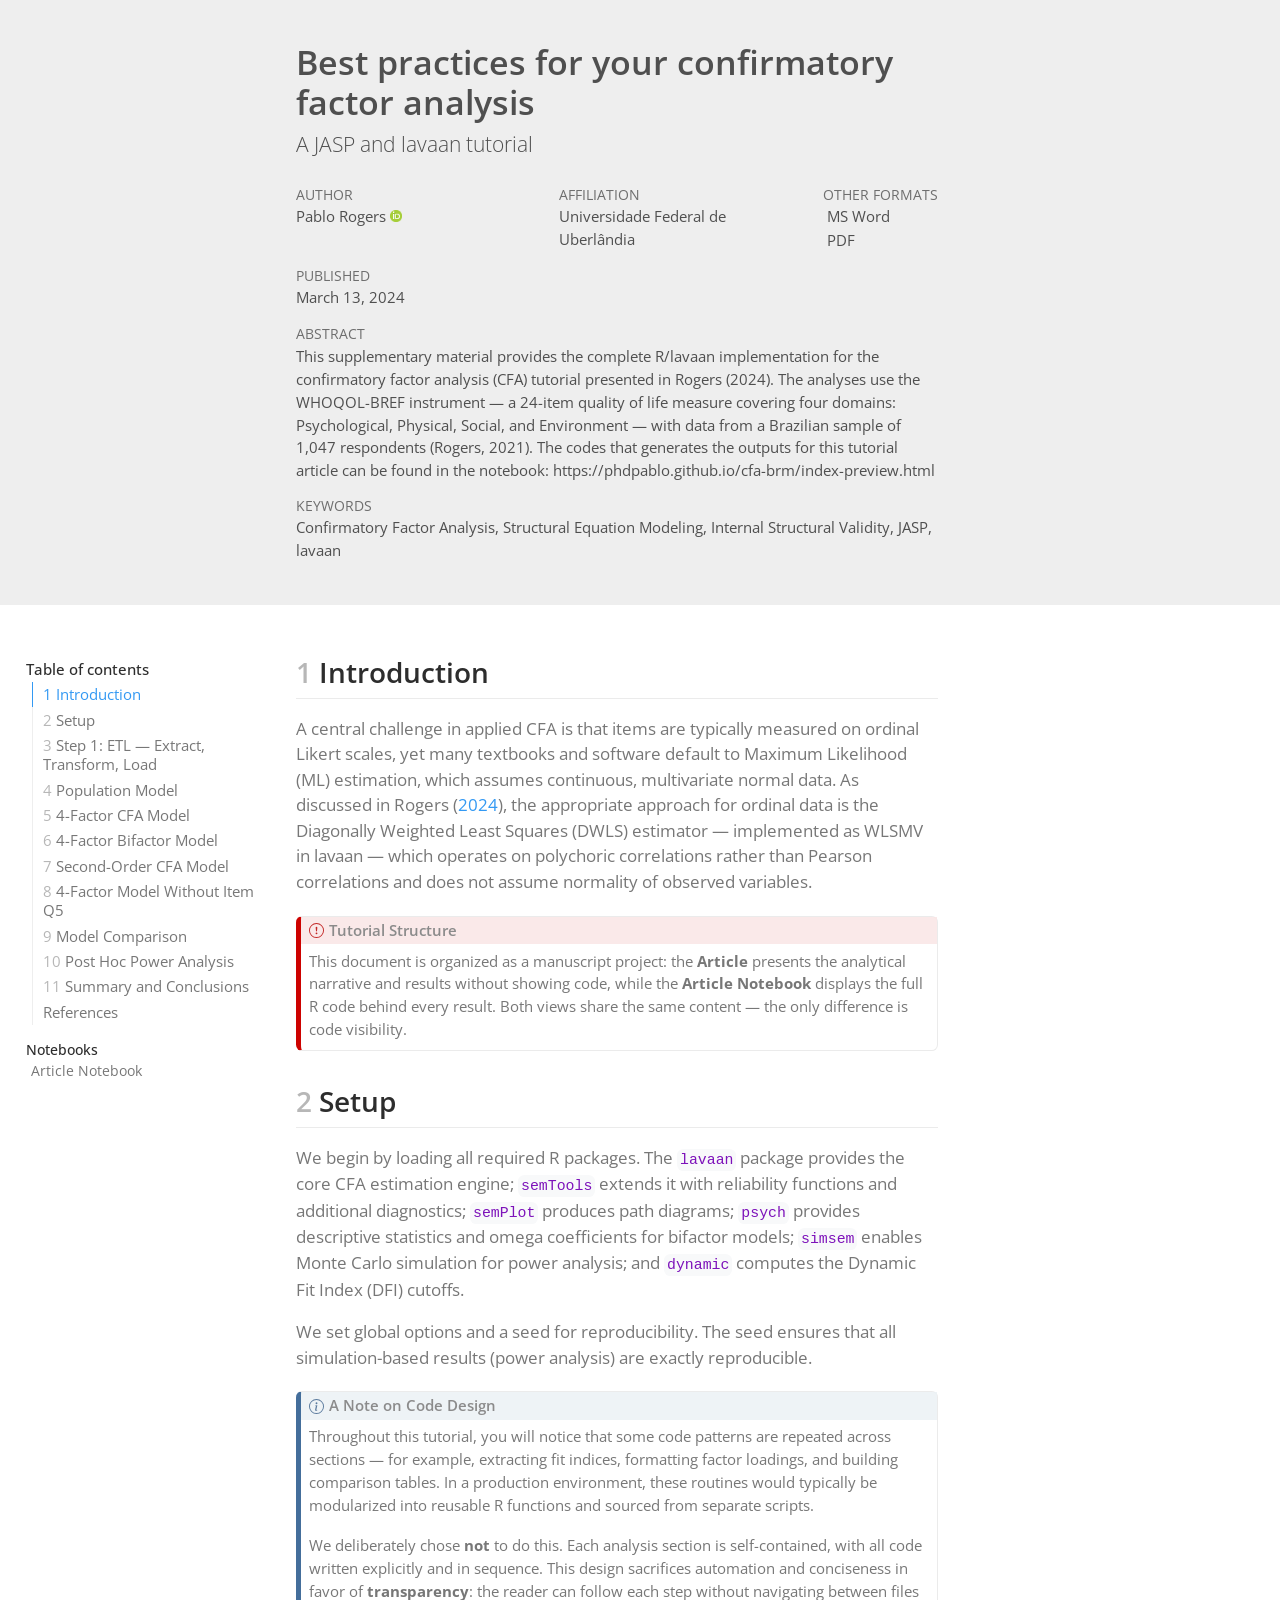
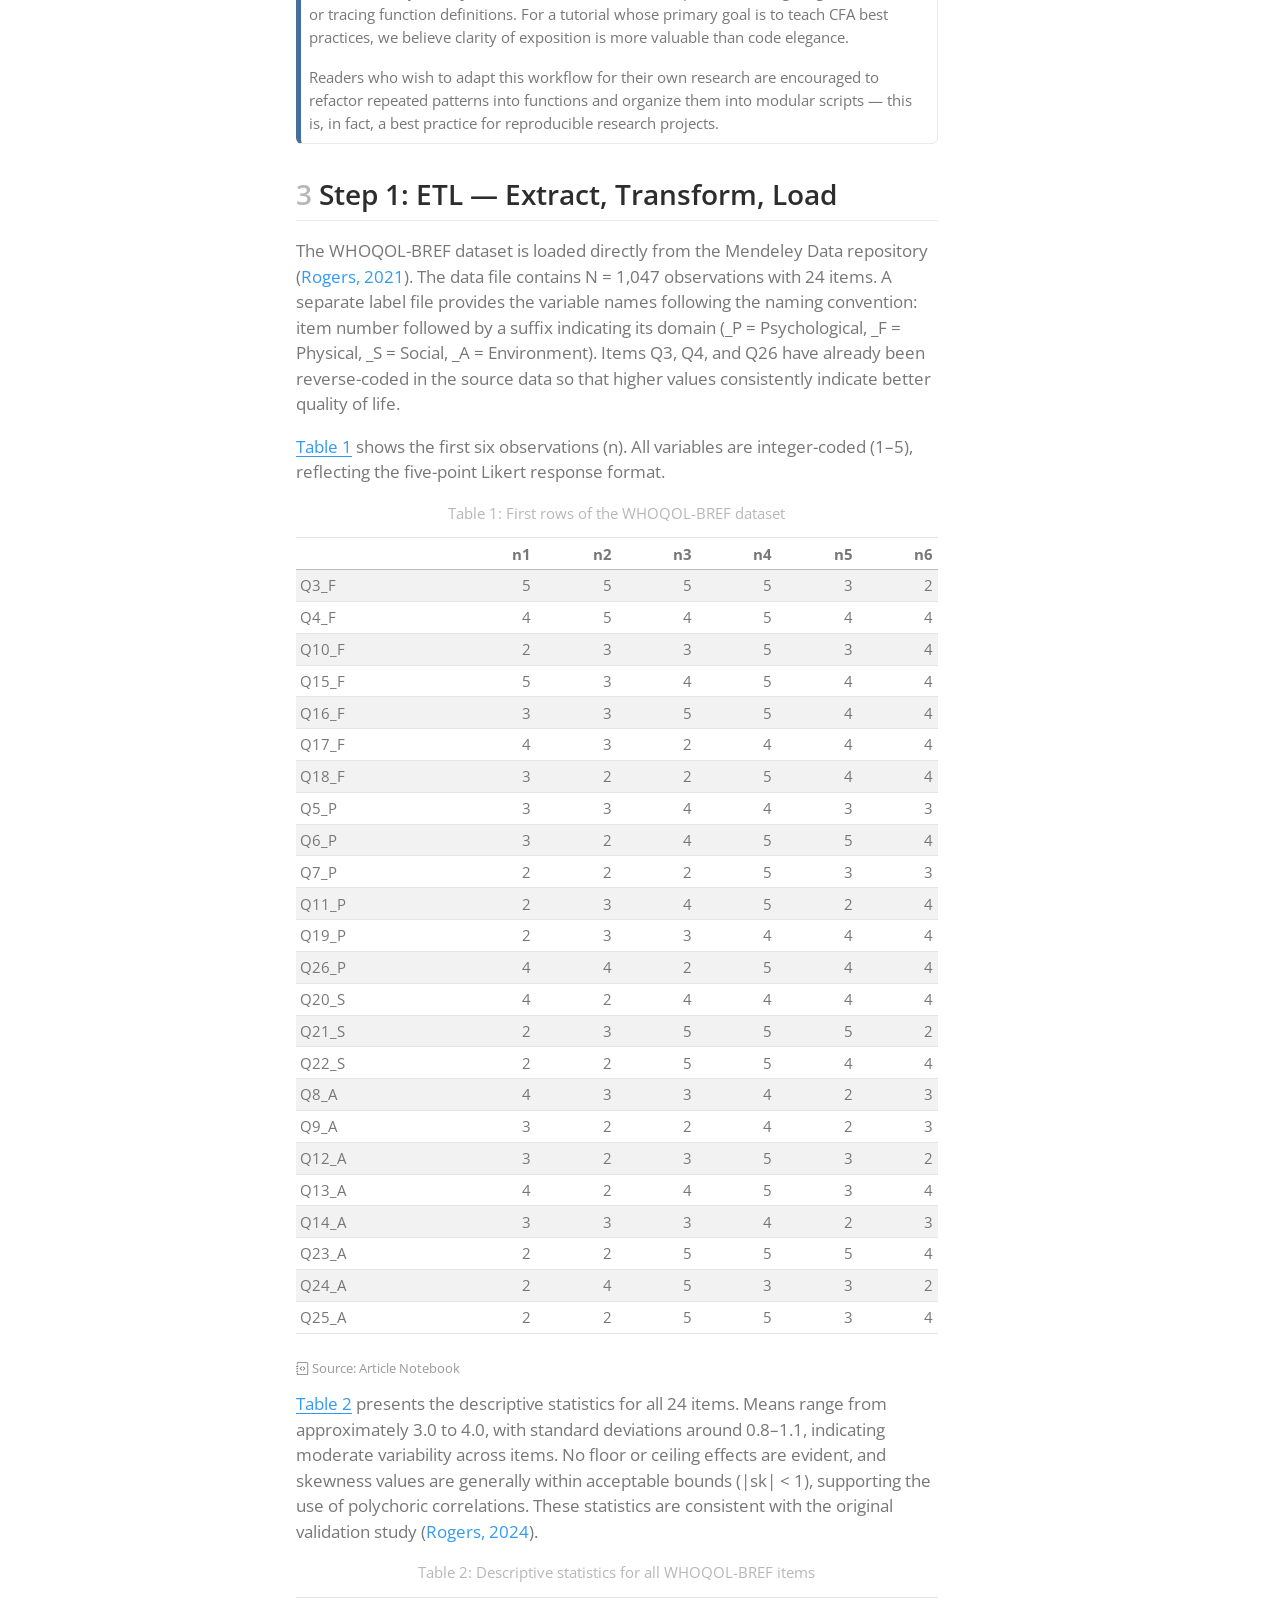
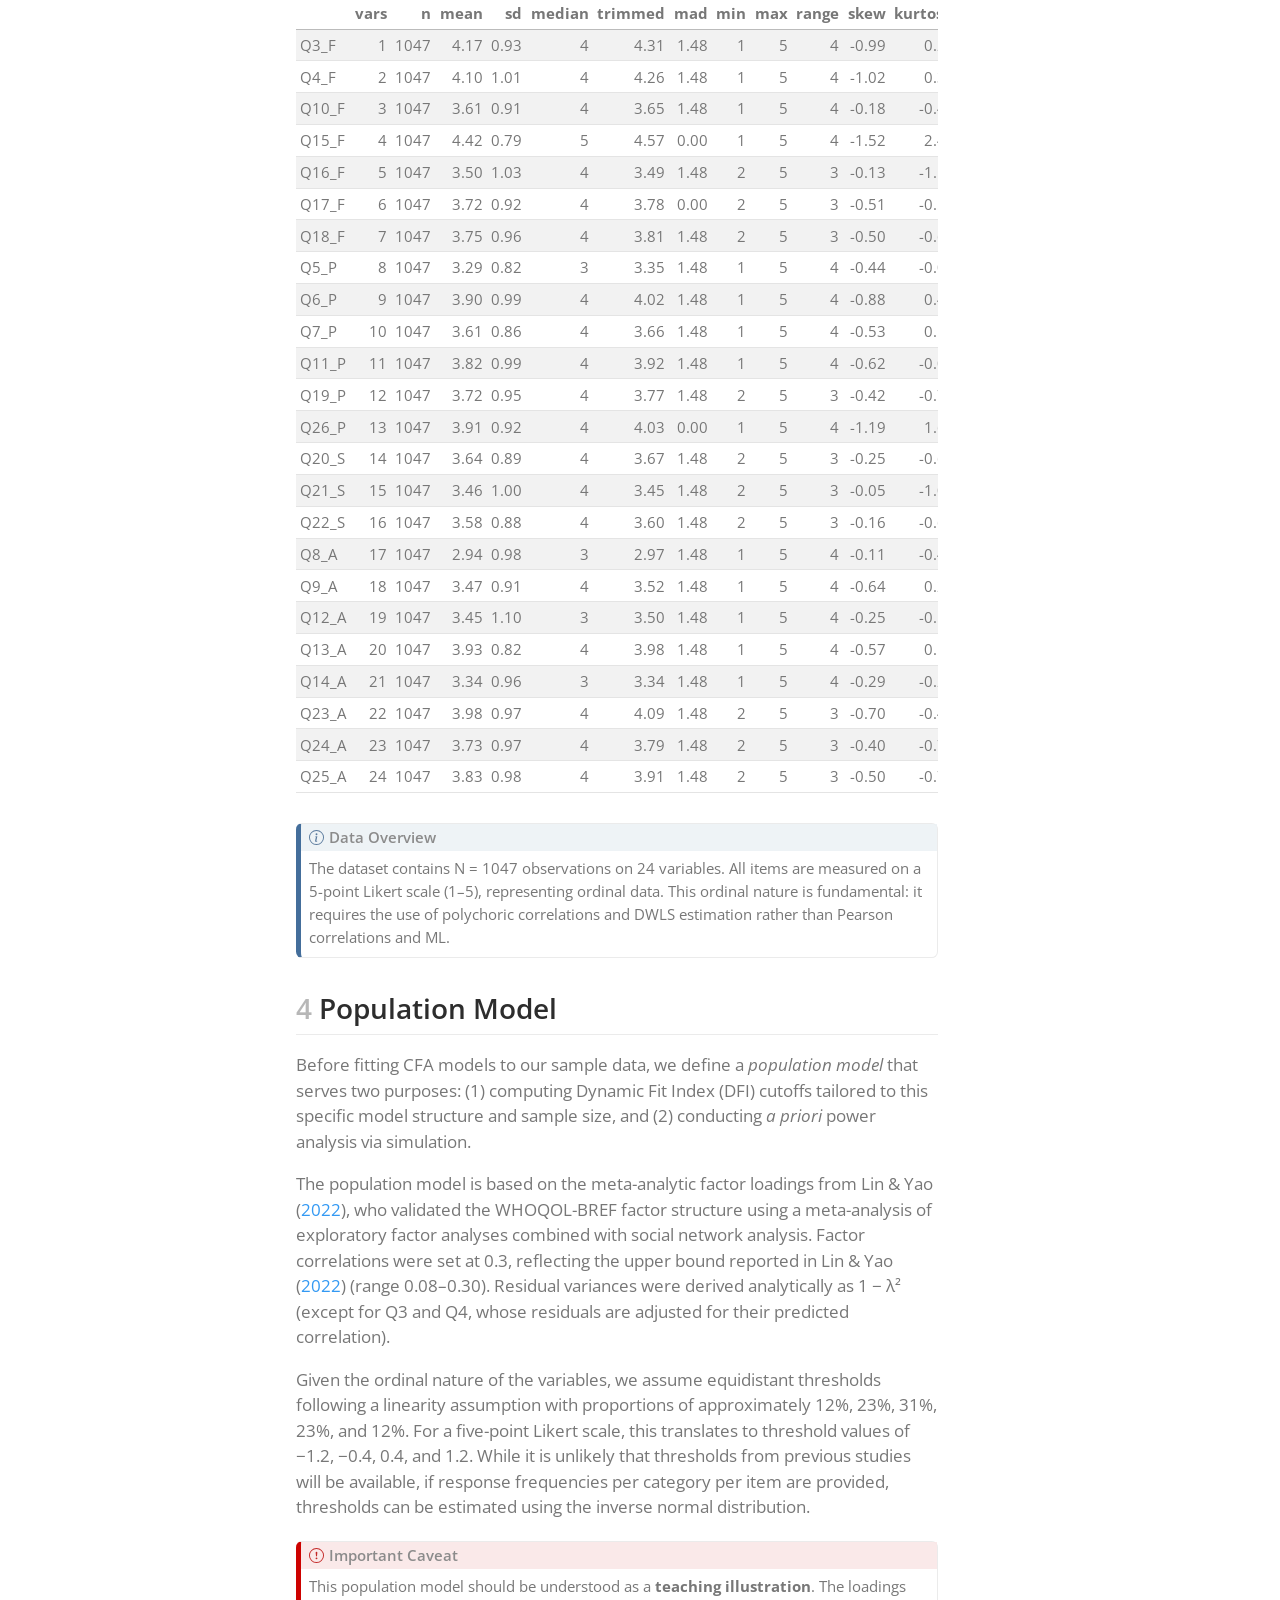
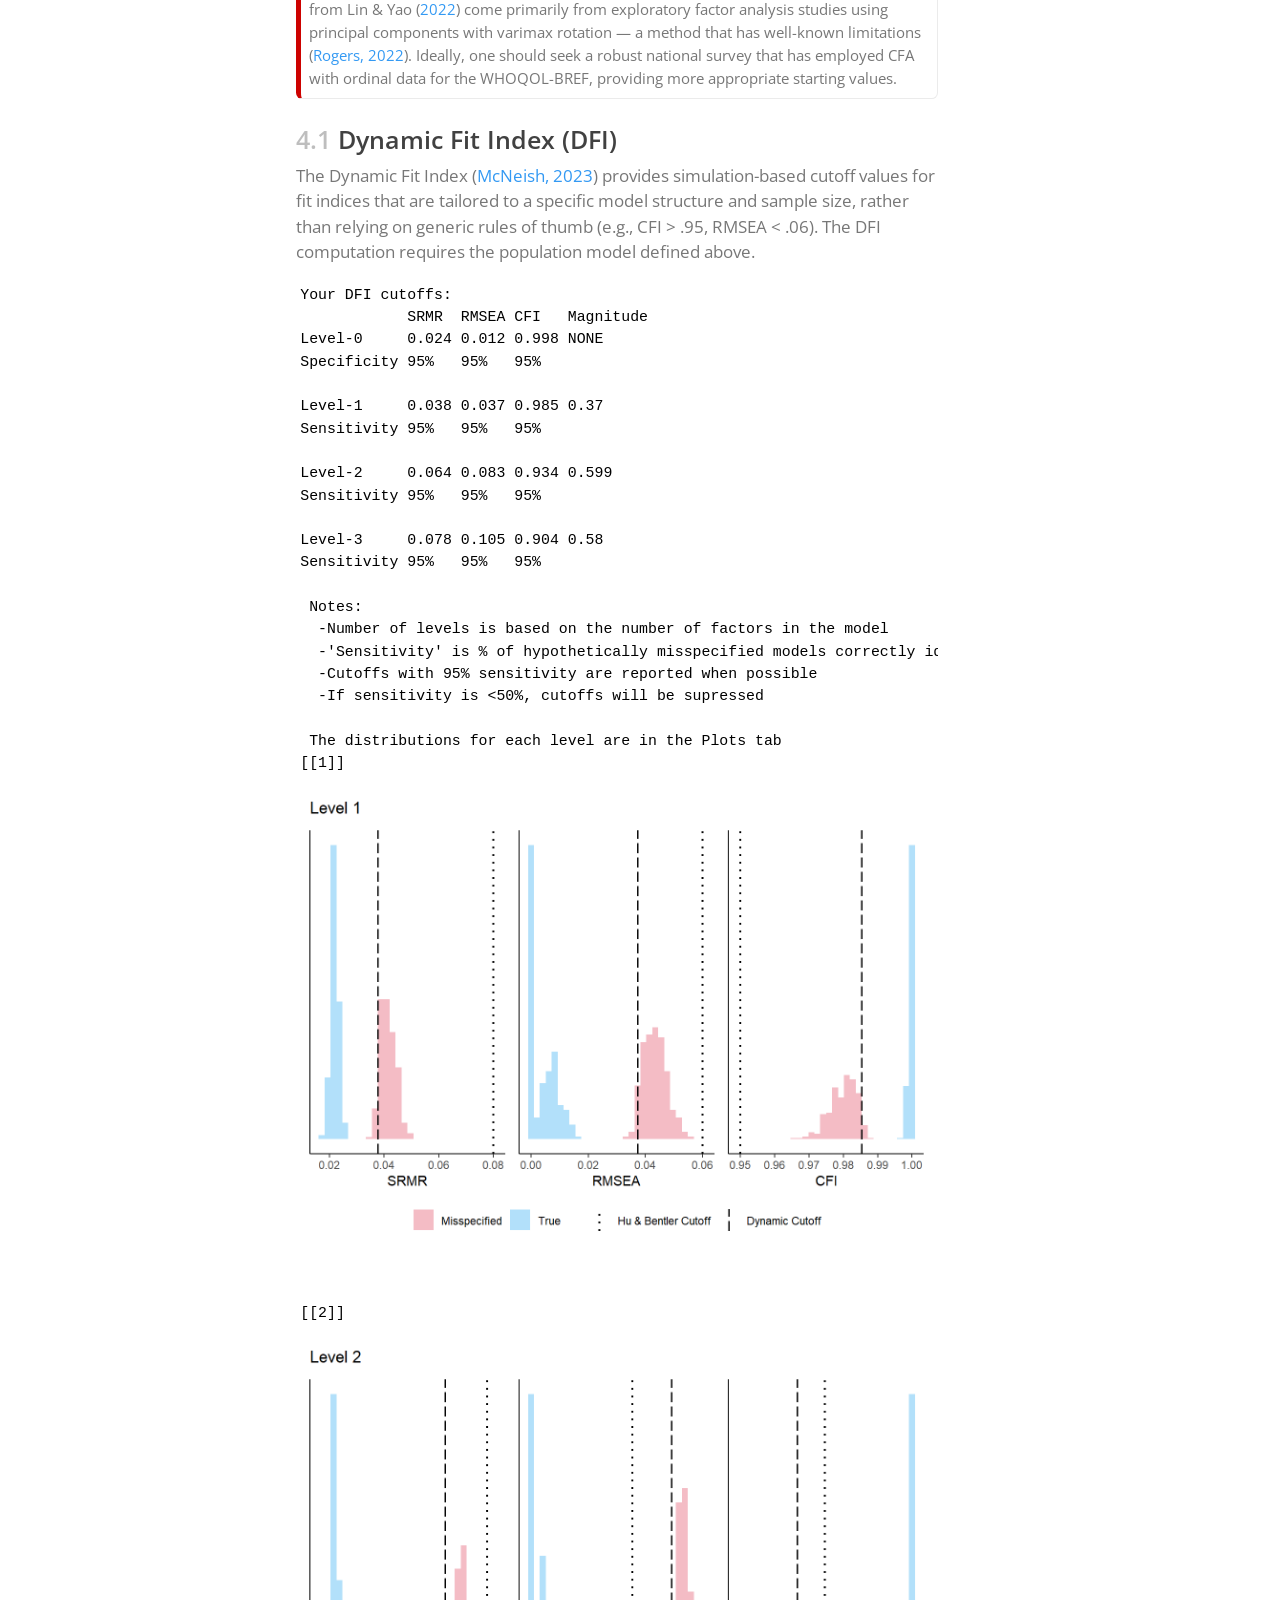
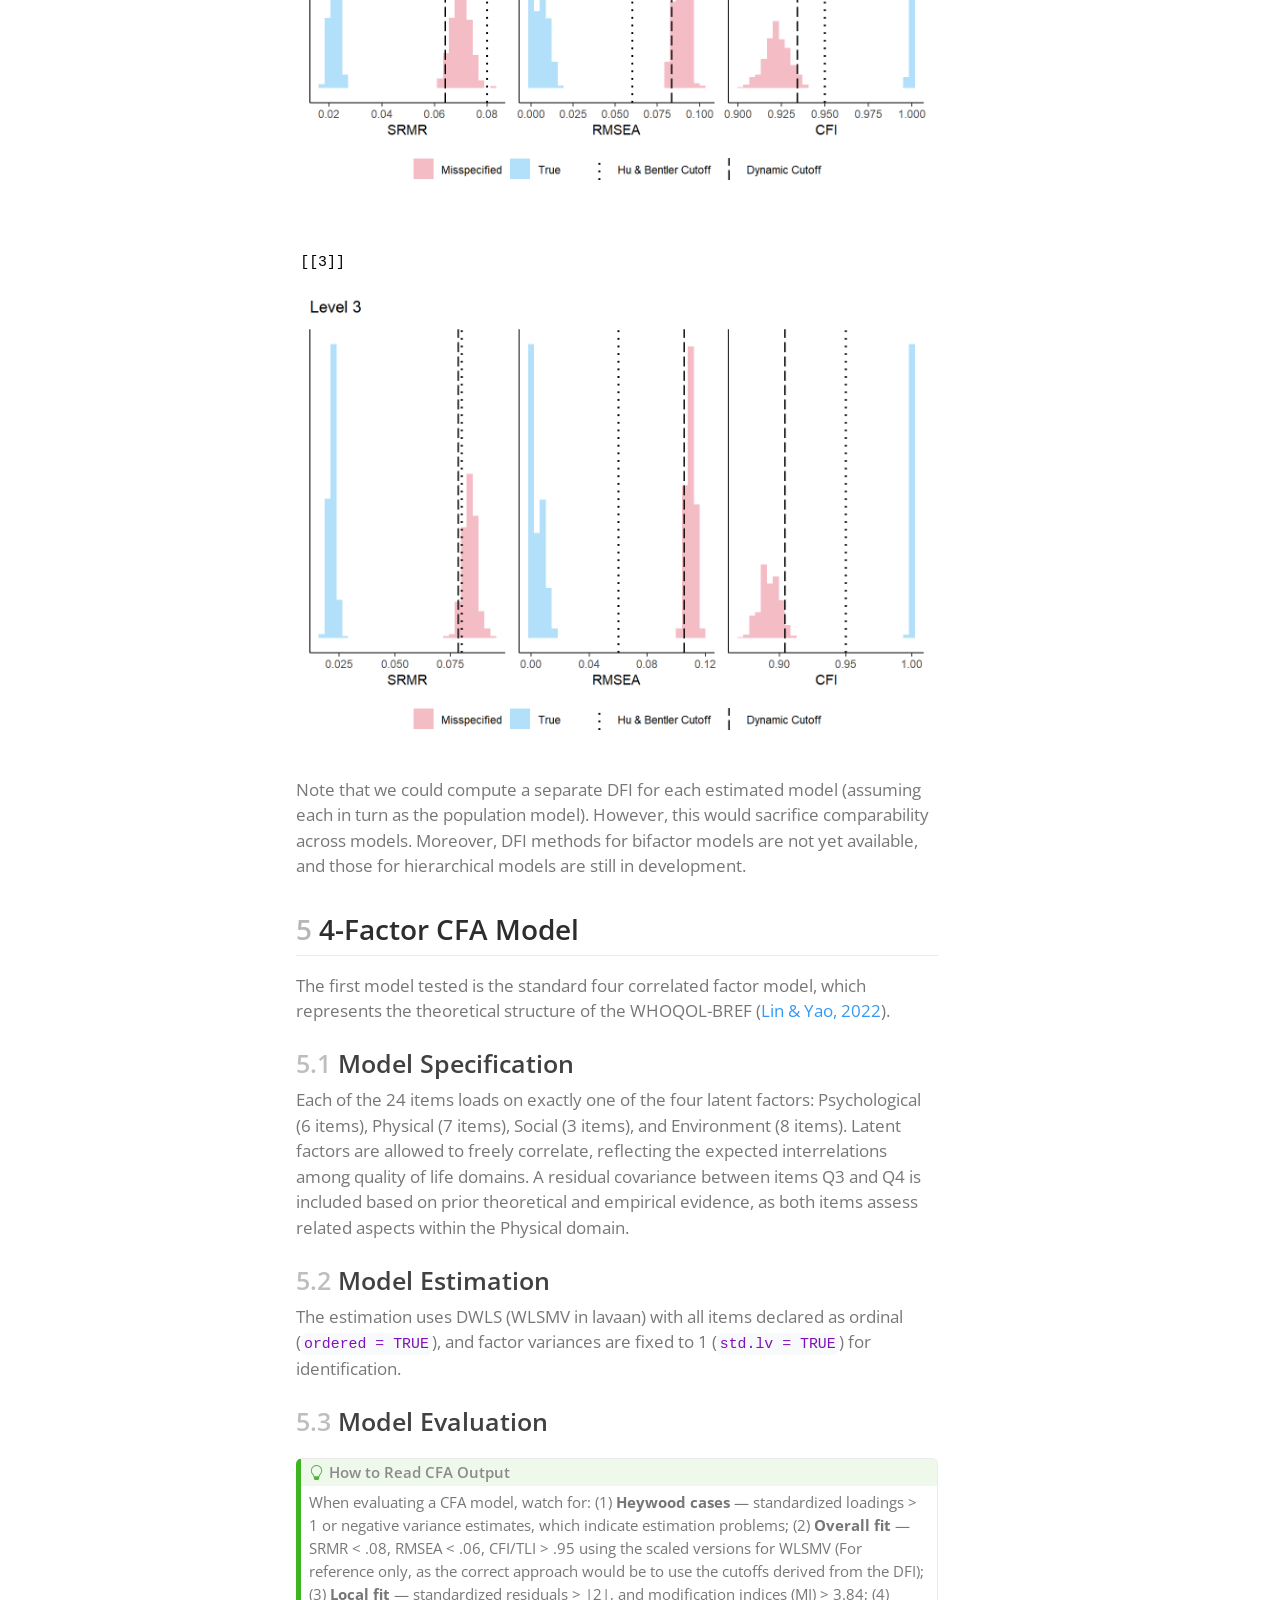
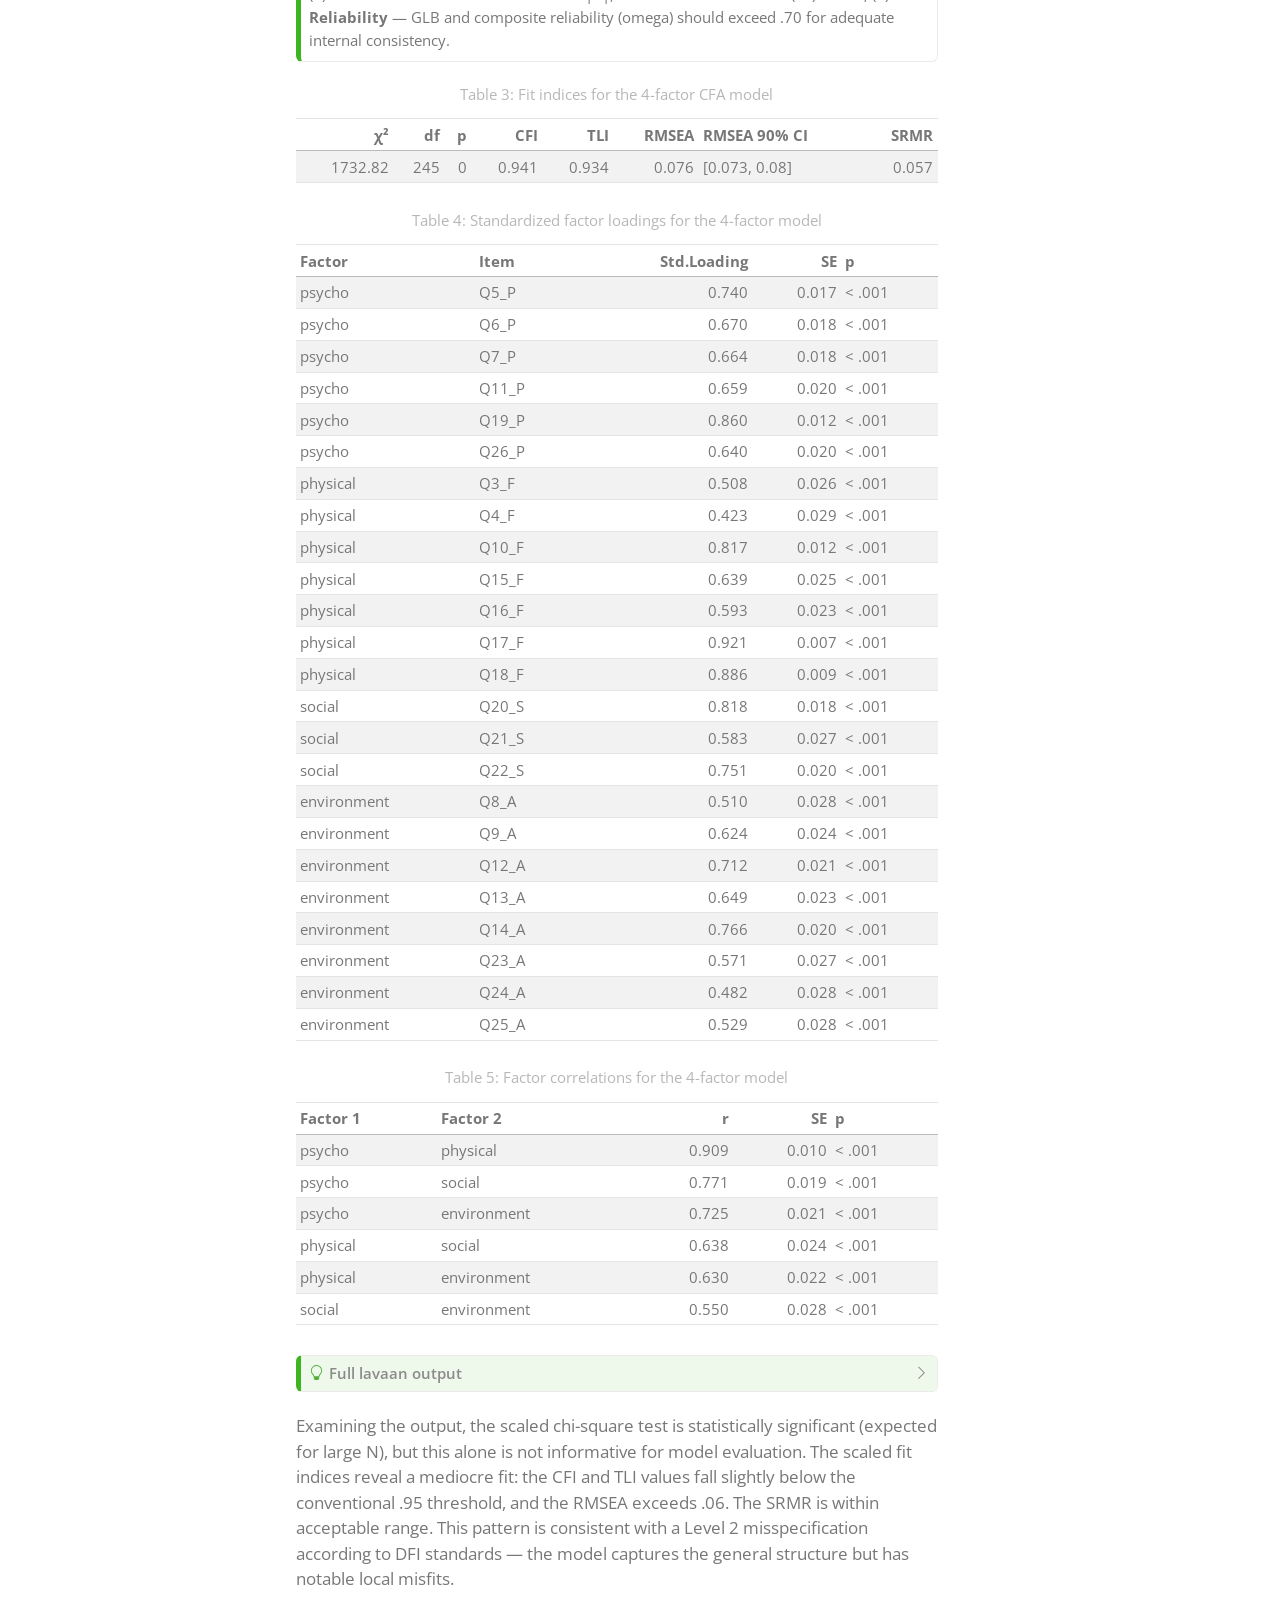
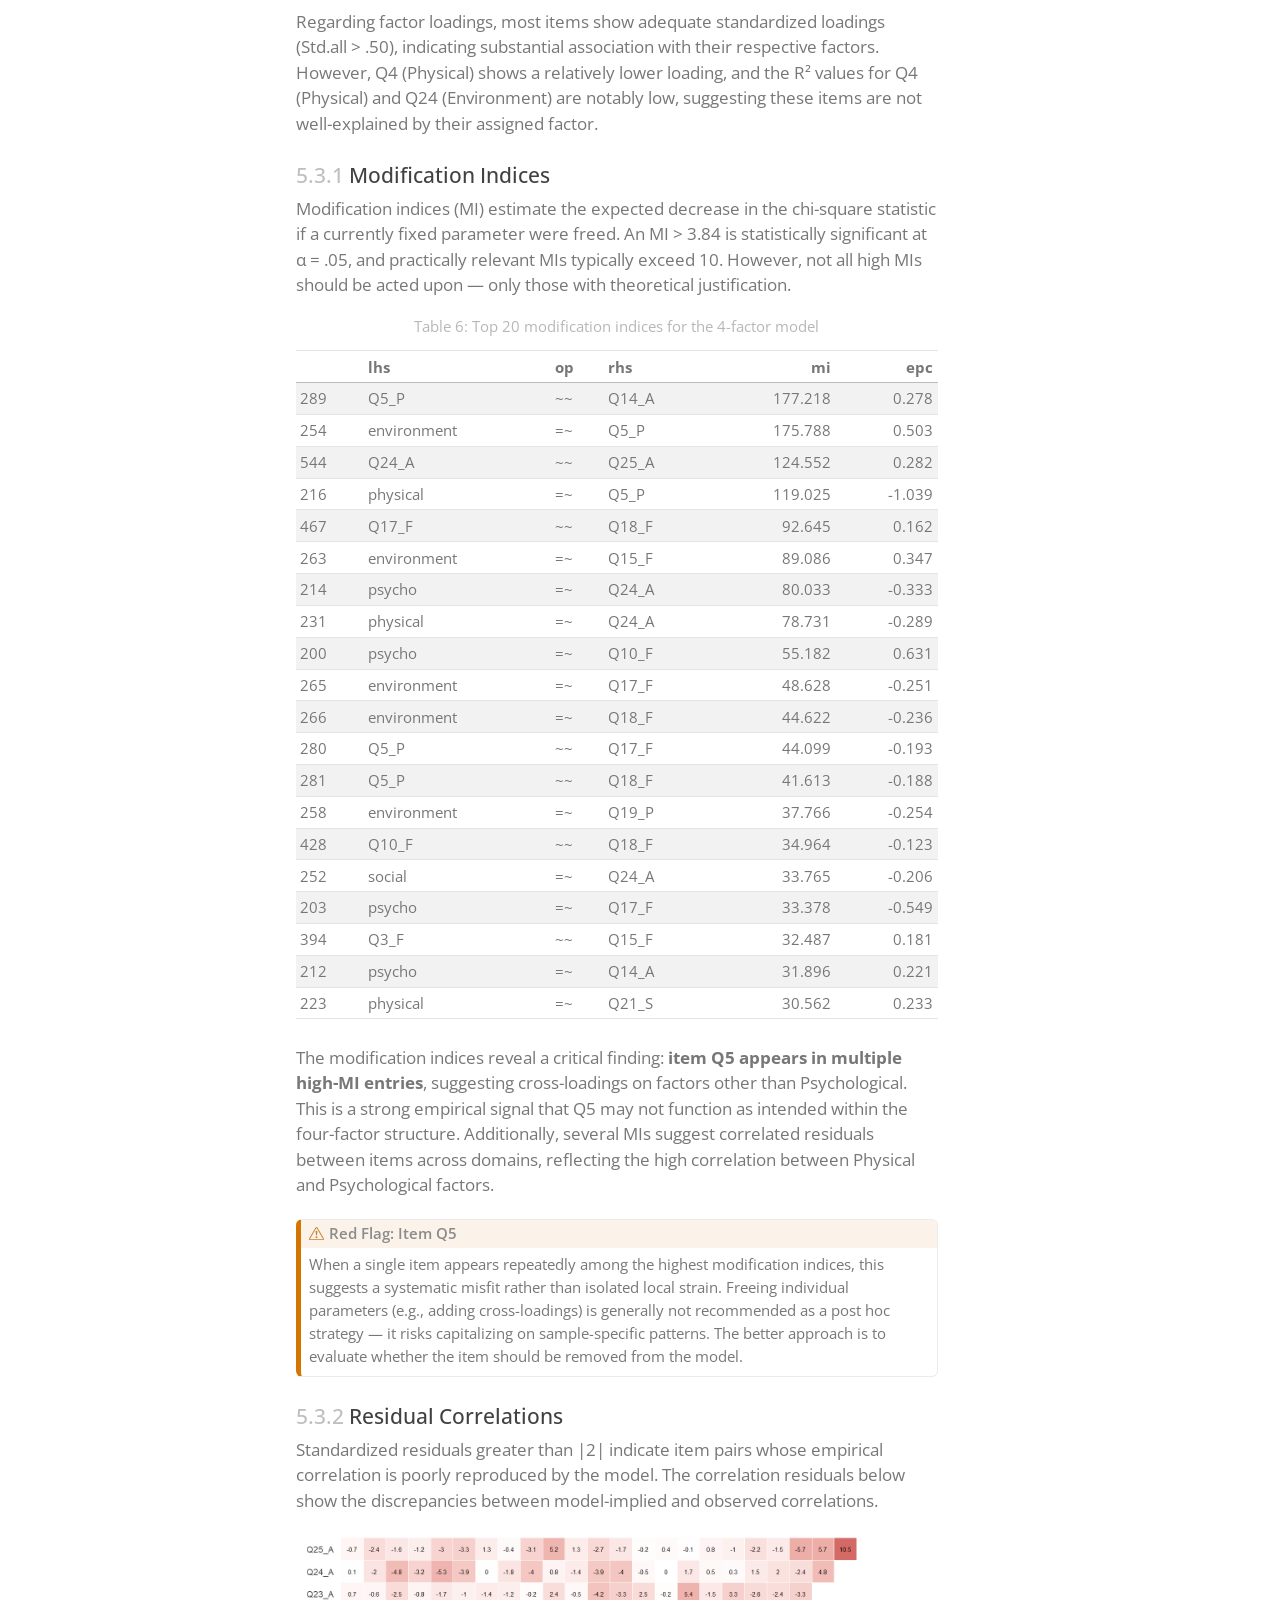
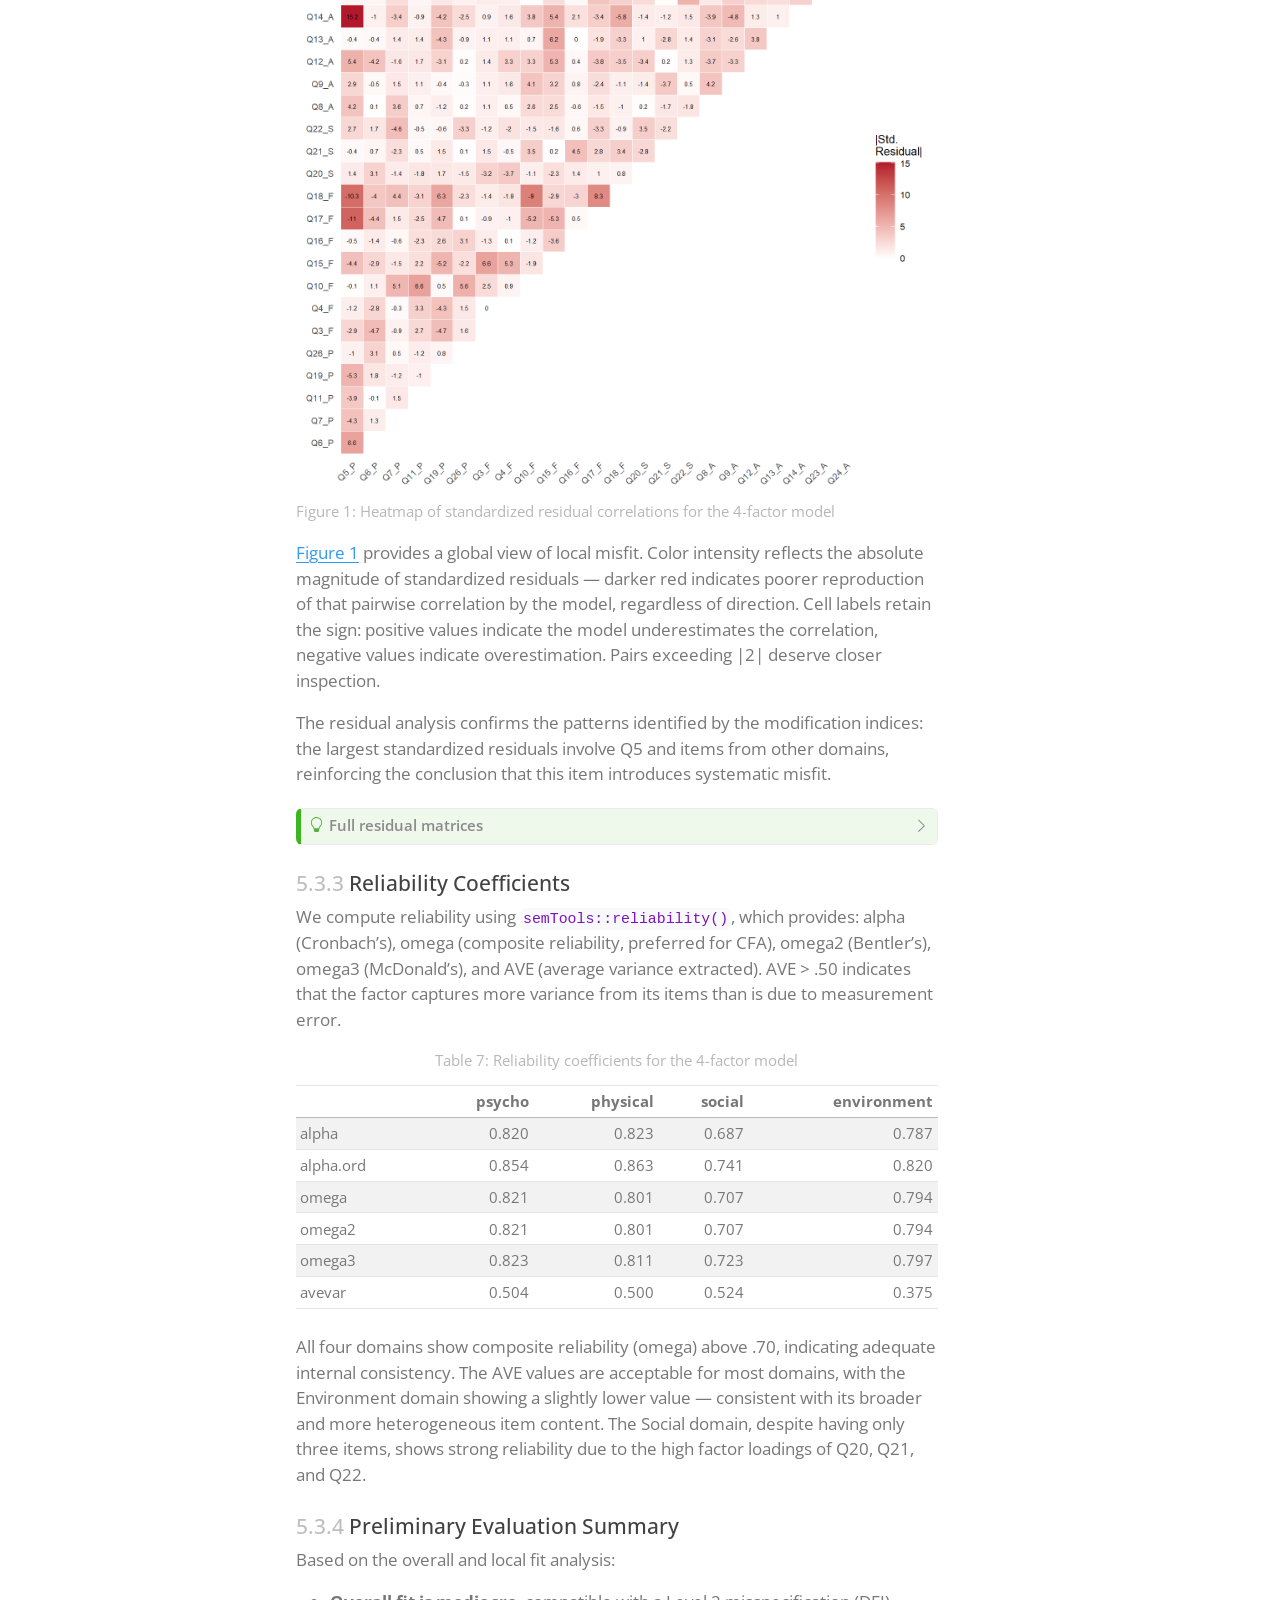
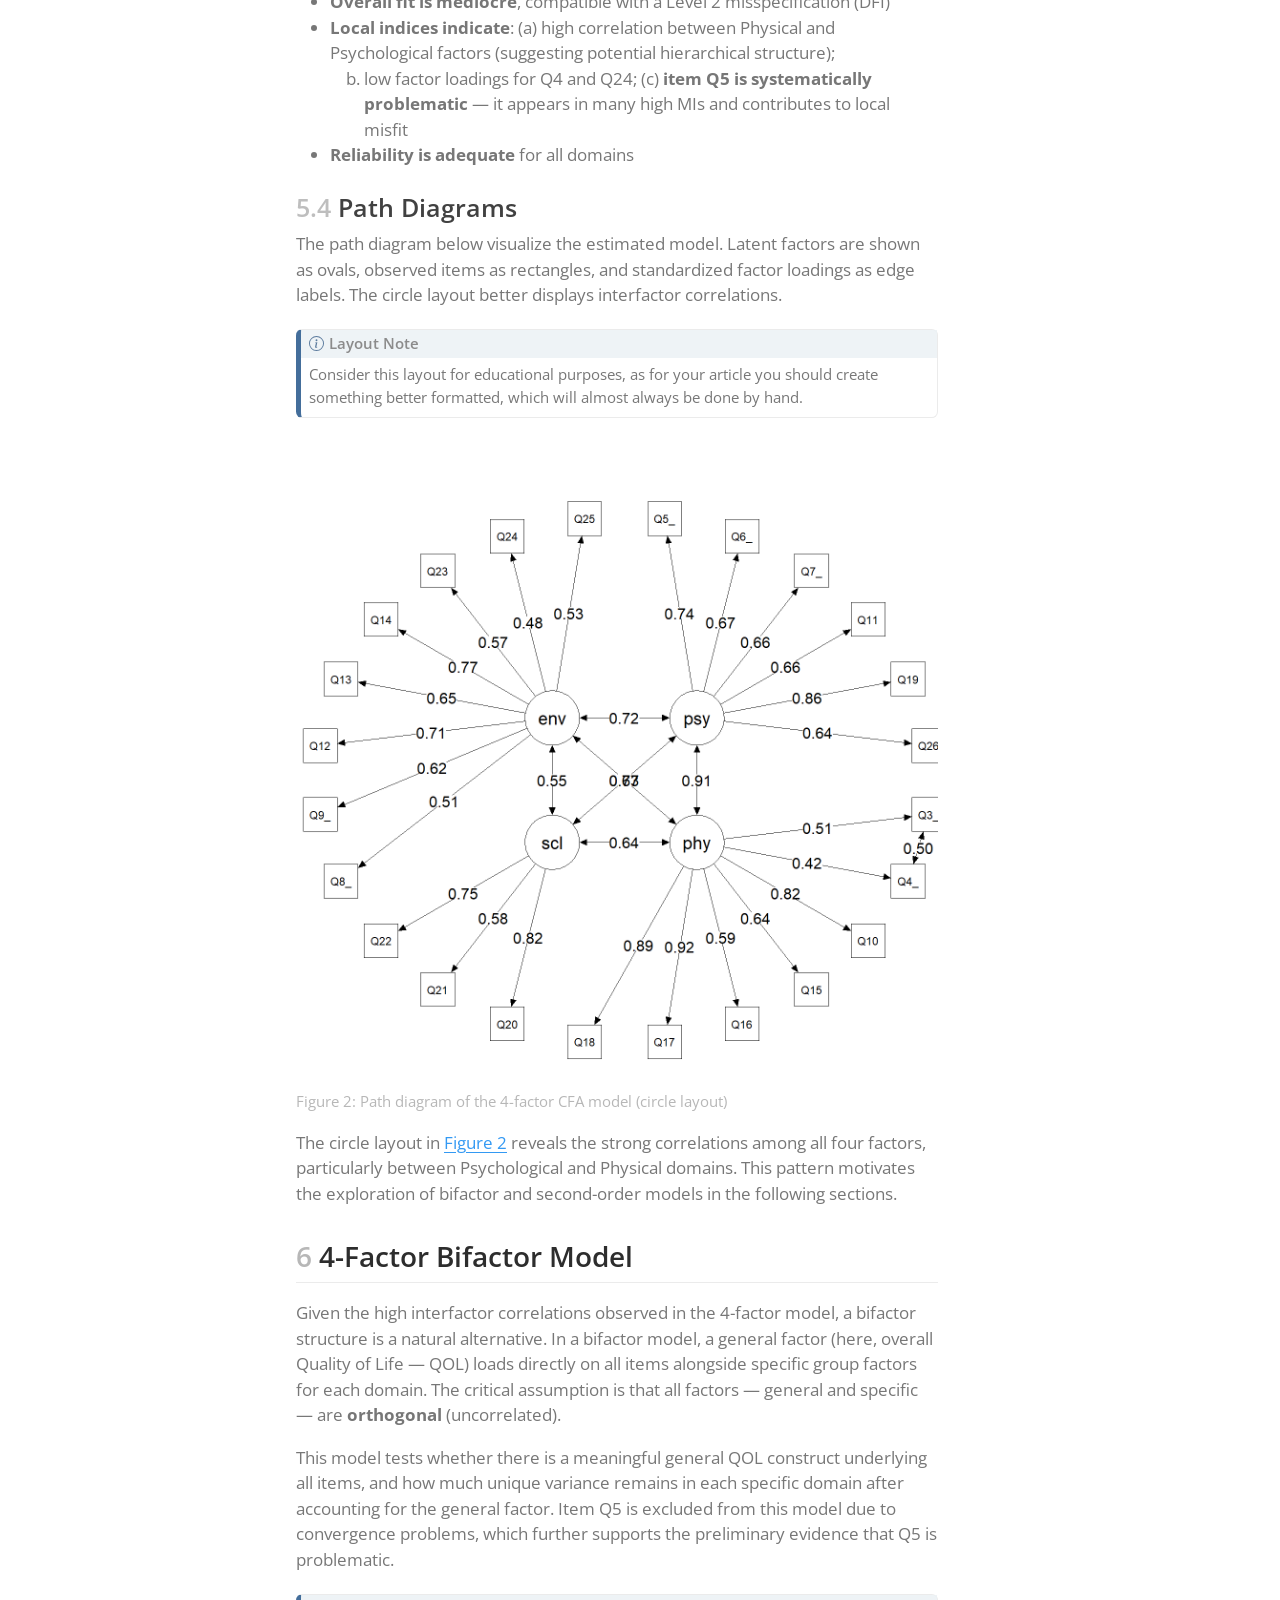
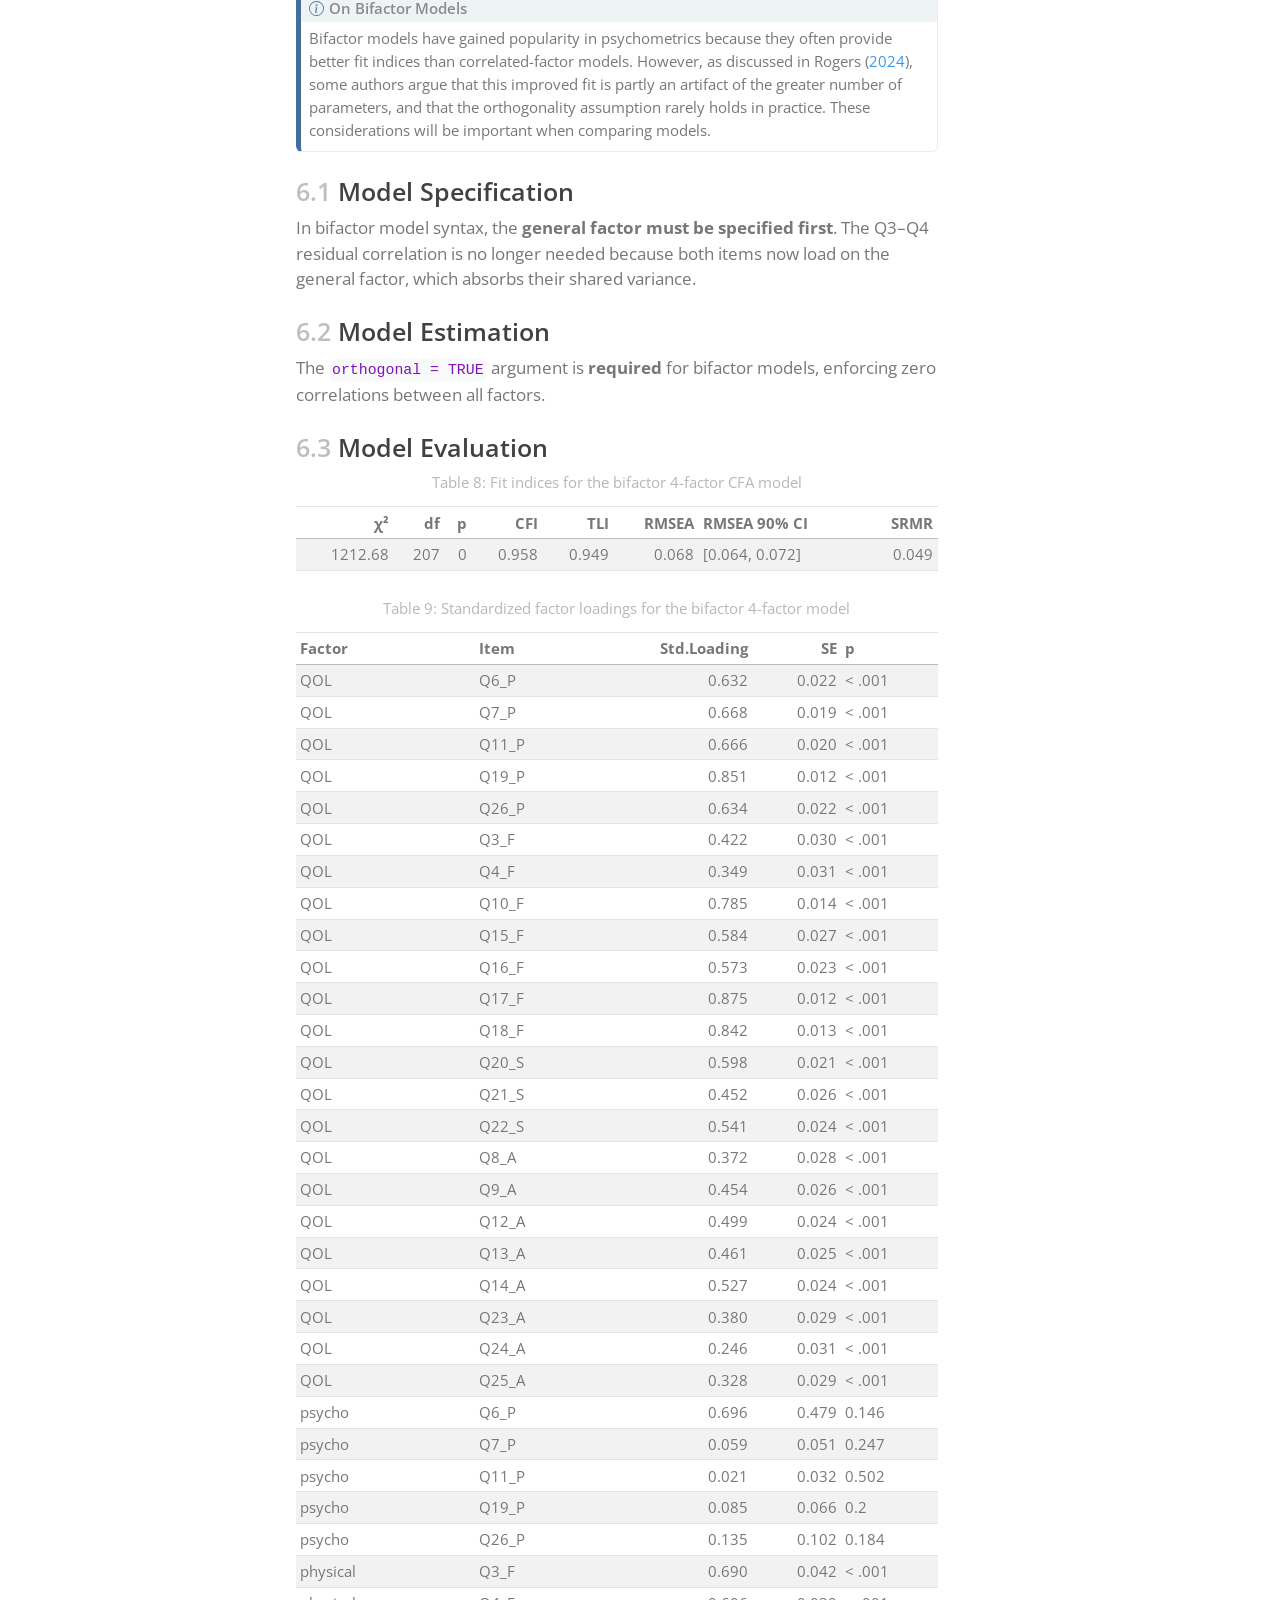
==== docs/index.html @ 4172f116 "feat: change deploy workflow" ====
<!DOCTYPE html>
<html xmlns="http://www.w3.org/1999/xhtml" lang="en" xml:lang="en"><head>

<meta charset="utf-8">
<meta name="generator" content="quarto-1.6.42">

<meta name="viewport" content="width=device-width, initial-scale=1.0, user-scalable=yes">

<meta name="author" content="Pablo Rogers">
<meta name="dcterms.date" content="2024-03-13">
<meta name="keywords" content="Confirmatory Factor Analysis, Structural Equation Modeling, Internal Structural Validity, JASP, lavaan">

<title>Best practices for your confirmatory factor analysis</title>
<style>
code{white-space: pre-wrap;}
span.smallcaps{font-variant: small-caps;}
div.columns{display: flex; gap: min(4vw, 1.5em);}
div.column{flex: auto; overflow-x: auto;}
div.hanging-indent{margin-left: 1.5em; text-indent: -1.5em;}
ul.task-list{list-style: none;}
ul.task-list li input[type="checkbox"] {
  width: 0.8em;
  margin: 0 0.8em 0.2em -1em; /* quarto-specific, see https://github.com/quarto-dev/quarto-cli/issues/4556 */ 
  vertical-align: middle;
}
/* CSS for syntax highlighting */
pre > code.sourceCode { white-space: pre; position: relative; }
pre > code.sourceCode > span { line-height: 1.25; }
pre > code.sourceCode > span:empty { height: 1.2em; }
.sourceCode { overflow: visible; }
code.sourceCode > span { color: inherit; text-decoration: inherit; }
div.sourceCode { margin: 1em 0; }
pre.sourceCode { margin: 0; }
@media screen {
div.sourceCode { overflow: auto; }
}
@media print {
pre > code.sourceCode { white-space: pre-wrap; }
pre > code.sourceCode > span { display: inline-block; text-indent: -5em; padding-left: 5em; }
}
pre.numberSource code
  { counter-reset: source-line 0; }
pre.numberSource code > span
  { position: relative; left: -4em; counter-increment: source-line; }
pre.numberSource code > span > a:first-child::before
  { content: counter(source-line);
    position: relative; left: -1em; text-align: right; vertical-align: baseline;
    border: none; display: inline-block;
    -webkit-touch-callout: none; -webkit-user-select: none;
    -khtml-user-select: none; -moz-user-select: none;
    -ms-user-select: none; user-select: none;
    padding: 0 4px; width: 4em;
  }
pre.numberSource { margin-left: 3em;  padding-left: 4px; }
div.sourceCode
  {   }
@media screen {
pre > code.sourceCode > span > a:first-child::before { text-decoration: underline; }
}
/* CSS for citations */
div.csl-bib-body { }
div.csl-entry {
  clear: both;
  margin-bottom: 0em;
}
.hanging-indent div.csl-entry {
  margin-left:2em;
  text-indent:-2em;
}
div.csl-left-margin {
  min-width:2em;
  float:left;
}
div.csl-right-inline {
  margin-left:2em;
  padding-left:1em;
}
div.csl-indent {
  margin-left: 2em;
}</style>


<script src="site_libs/clipboard/clipboard.min.js"></script>
<script src="site_libs/quarto-html/quarto.js"></script>
<script src="site_libs/quarto-html/popper.min.js"></script>
<script src="site_libs/quarto-html/tippy.umd.min.js"></script>
<script src="site_libs/quarto-html/anchor.min.js"></script>
<link href="site_libs/quarto-html/tippy.css" rel="stylesheet">
<link href="site_libs/quarto-html/quarto-syntax-highlighting-2f5df379a58b258e96c21c0638c20c03.css" rel="stylesheet" id="quarto-text-highlighting-styles">
<script src="site_libs/bootstrap/bootstrap.min.js"></script>
<link href="site_libs/bootstrap/bootstrap-icons.css" rel="stylesheet">
<link href="site_libs/bootstrap/bootstrap-0d43a520df703f0e9d235f66ee4a4df9.min.css" rel="stylesheet" append-hash="true" id="quarto-bootstrap" data-mode="light">
<script src="site_libs/quarto-contrib/glightbox/glightbox.min.js"></script>
<link href="site_libs/quarto-contrib/glightbox/glightbox.min.css" rel="stylesheet">
<link href="site_libs/quarto-contrib/glightbox/lightbox.css" rel="stylesheet">


<meta name="citation_title" content="Best practices for your confirmatory factor analysis">
<meta name="citation_abstract" content="This supplementary material provides the complete R/lavaan implementation for the confirmatory factor analysis (CFA) tutorial presented in @rogers2024. The analyses use the WHOQOL-BREF instrument — a 24-item quality of life measure covering four domains: Psychological, Physical, Social, and Environment — with data from a Brazilian sample of 1,047 respondents [@rogers2021]. The codes that generates the outputs for this tutorial article can be found in the notebook: [https://phdpablo.github.io/cfa-brm/index-preview.html](https://phdpablo.github.io/cfa-brm/index-preview.html)
">
<meta name="citation_keywords" content="Confirmatory Factor Analysis,Structural Equation Modeling,Internal Structural Validity,JASP,lavaan">
<meta name="citation_author" content="Pablo Rogers">
<meta name="citation_publication_date" content="2024-03-13">
<meta name="citation_cover_date" content="2024-03-13">
<meta name="citation_year" content="2024">
<meta name="citation_online_date" content="2024-03-13">
<meta name="citation_language" content="en">
<meta name="citation_reference" content="citation_title=Dynamic Fit Index Cutoffs for Factor Analysis with Likert, Ordinal, or Binary Responses;,citation_author=Daniel McNeish;,citation_publication_date=2023;,citation_cover_date=2023;,citation_year=2023;,citation_fulltext_html_url=https://doi.org/10.31234/osf.io/tp35s;,citation_journal_title=PsyArXiv Preprints;,citation_publisher=Arizona State University;">
<meta name="citation_reference" content="citation_title=Best practices for your confirmatory factor analysis: A JASP and lavaan tutorial;,citation_author=Pablo Rogers;,citation_publication_date=2024-03-13;,citation_cover_date=2024-03-13;,citation_year=2024;,citation_fulltext_html_url=https://link.springer.com/10.3758/s13428-024-02375-7;,citation_doi=10.3758/s13428-024-02375-7;,citation_issn=1554-3528;,citation_language=en-US;,citation_journal_title=Behavior Research Methods;,citation_journal_abbrev=Behav Res;">
<meta name="citation_reference" content="citation_title=Validation of the factor structure of the WHOQOL-BREF using meta-analysis of exploration factor analysis and social network analysis.;,citation_author=Li-Chung Lin;,citation_author=Grace Yao;,citation_publication_date=2022-07;,citation_cover_date=2022-07;,citation_year=2022;,citation_fulltext_html_url=http://doi.apa.org/getdoi.cfm?doi=10.1037/pas0001122;,citation_issue=7;,citation_doi=10.1037/pas0001122;,citation_issn=1939-134X;,citation_volume=34;,citation_journal_title=Psychological Assessment;,citation_publisher=American Psychological Association (APA);">
<meta name="citation_reference" content="citation_title=Best Practices for Your Exploratory Factor Analysis: A Factor Tutorial;,citation_abstract=Context: Exploratory factor analysis (EFA) is one of the statistical methods most widely used in administration; however, its current practice coexists with rules of thumb and heuristics given half a century ago. Objective: the purpose of this article is to present the best practices and recent recommendations for a typical EFA in administration through a practical solution accessible to researchers. Methods: in this sense, in addition to discussing current practices versus recommended practices, a tutorial with real data on Factor is illustrated. The Factor software is still little known in the administration area, but is freeware, easy-to-use (point and click), and powerful. The step-by-step tutorial illustrated in the article, in addition to the discussions raised and an additional example, is also available in the format of tutorial videos. Conclusion: through the proposed didactic methodology (article-tutorial + video-tutorial), we encourage researchers/methodologists who have mastered a particular technique to do the same. Specifically about EFA, we hope that the presentation of the Factor software, as a first solution, can transcend the current outdated rules of thumb and heuristics, by making best practices accessible to administration researchers.;,citation_author=Pablo Rogers;,citation_publication_date=2022;,citation_cover_date=2022;,citation_year=2022;,citation_fulltext_html_url=https://www.scielo.br/j/rac/a/RL4bNh4w36J9shFHWSvsFDC/;,citation_issue=6;,citation_doi=10.1590/1982-7849rac2022210085.en;,citation_issn=1982-7849;,citation_volume=26;,citation_journal_title=Revista de Administração Contemporânea;">
<meta name="citation_reference" content="citation_title=Data for &amp;amp;amp;quot;Best Practices for Your Exploratory Factor Analysis: A Factor Tutorial&amp;quot;;,citation_author=Pablo Rogers;,citation_publication_date=2021;,citation_cover_date=2021;,citation_year=2021;,citation_fulltext_html_url=https://data.mendeley.com/datasets/rdky78bk8r/2;,citation_doi=10.17632/rdky78bk8r.2;,citation_journal_title=RAC-Revista de Administração Contemporânea;,citation_publisher=Mendeley Data, V2;">
</head>

<body>

<header id="title-block-header" class="quarto-title-block default toc-left page-columns page-full">
  <div class="quarto-title-banner page-columns page-full">
    <div class="quarto-title column-body">
      <h1 class="title">Best practices for your confirmatory factor analysis</h1>
            <p class="subtitle lead">A JASP and lavaan tutorial</p>
          </div>

    
    <div class="quarto-title-meta-container">
      <div class="quarto-title-meta-column-start">
            <div class="quarto-title-meta-author">
          <div class="quarto-title-meta-heading">Author</div>
          <div class="quarto-title-meta-heading">Affiliation</div>
          
                <div class="quarto-title-meta-contents">
            <p class="author">Pablo Rogers <a href="mailto:pablorogers@ufu.br" class="quarto-title-author-email"><i class="bi bi-envelope"></i></a> <a href="https://orcid.org/0000-0002-0093-3834" class="quarto-title-author-orcid"> <img src="[data-uri]"></a></p>
          </div>
                <div class="quarto-title-meta-contents">
                    <p class="affiliation">
                        Universidade Federal de Uberlândia
                      </p>
                  </div>
                    </div>
        
        <div class="quarto-title-meta">

                      
                <div>
            <div class="quarto-title-meta-heading">Published</div>
            <div class="quarto-title-meta-contents">
              <p class="date">March 13, 2024</p>
            </div>
          </div>
          
                
              </div>
      </div>
      <div class="quarto-title-meta-column-end quarto-other-formats-target">
      <div class="quarto-alternate-formats"><div class="quarto-title-meta-heading">Other Formats</div><div class="quarto-title-meta-contents"><p><a href="index.docx"><i class="bi bi-file-word"></i>MS Word</a></p></div><div class="quarto-title-meta-contents"><p><a href="index.pdf"><i class="bi bi-file-pdf"></i>PDF</a></p></div></div></div>
    </div>

    <div>
      <div class="abstract">
        <div class="block-title">Abstract</div>
        <p>This supplementary material provides the complete R/lavaan implementation for the confirmatory factor analysis (CFA) tutorial presented in <span class="citation" data-cites="rogers2024">Rogers (<a href="#ref-rogers2024" role="doc-biblioref">2024</a>)</span>. The analyses use the WHOQOL-BREF instrument — a 24-item quality of life measure covering four domains: Psychological, Physical, Social, and Environment — with data from a Brazilian sample of 1,047 respondents <span class="citation" data-cites="rogers2021">(<a href="#ref-rogers2021" role="doc-biblioref">Rogers, 2021</a>)</span>. The codes that generates the outputs for this tutorial article can be found in the notebook: <a href="https://phdpablo.github.io/cfa-brm/index-preview.html">https://phdpablo.github.io/cfa-brm/index-preview.html</a></p>
      </div>
    </div>

    <div>
      <div class="keywords">
        <div class="block-title">Keywords</div>
        <p>Confirmatory Factor Analysis, Structural Equation Modeling, Internal Structural Validity, JASP, lavaan</p>
      </div>
    </div>

    <div class="quarto-other-links-text-target">
    </div>  </div>
</header><div id="quarto-content" class="page-columns page-rows-contents page-layout-article toc-left">
<div id="quarto-sidebar-toc-left" class="sidebar toc-left">
  <nav id="TOC" role="doc-toc" class="toc-active">
    <h2 id="toc-title">Table of contents</h2>
   
  <ul>
  <li><a href="#introduction" id="toc-introduction" class="nav-link active" data-scroll-target="#introduction"><span class="header-section-number">1</span> Introduction</a></li>
  <li><a href="#setup" id="toc-setup" class="nav-link" data-scroll-target="#setup"><span class="header-section-number">2</span> Setup</a></li>
  <li><a href="#sec-etl" id="toc-sec-etl" class="nav-link" data-scroll-target="#sec-etl"><span class="header-section-number">3</span> Step 1: ETL — Extract, Transform, Load</a></li>
  <li><a href="#sec-popmodel" id="toc-sec-popmodel" class="nav-link" data-scroll-target="#sec-popmodel"><span class="header-section-number">4</span> Population Model</a>
  <ul class="collapse">
  <li><a href="#sec-dfi" id="toc-sec-dfi" class="nav-link" data-scroll-target="#sec-dfi"><span class="header-section-number">4.1</span> Dynamic Fit Index (DFI)</a></li>
  </ul></li>
  <li><a href="#sec-4f" id="toc-sec-4f" class="nav-link" data-scroll-target="#sec-4f"><span class="header-section-number">5</span> 4-Factor CFA Model</a>
  <ul class="collapse">
  <li><a href="#model-specification" id="toc-model-specification" class="nav-link" data-scroll-target="#model-specification"><span class="header-section-number">5.1</span> Model Specification</a></li>
  <li><a href="#model-estimation" id="toc-model-estimation" class="nav-link" data-scroll-target="#model-estimation"><span class="header-section-number">5.2</span> Model Estimation</a></li>
  <li><a href="#sec-eval-4f" id="toc-sec-eval-4f" class="nav-link" data-scroll-target="#sec-eval-4f"><span class="header-section-number">5.3</span> Model Evaluation</a></li>
  <li><a href="#path-diagrams" id="toc-path-diagrams" class="nav-link" data-scroll-target="#path-diagrams"><span class="header-section-number">5.4</span> Path Diagrams</a></li>
  </ul></li>
  <li><a href="#sec-bifactor" id="toc-sec-bifactor" class="nav-link" data-scroll-target="#sec-bifactor"><span class="header-section-number">6</span> 4-Factor Bifactor Model</a>
  <ul class="collapse">
  <li><a href="#model-specification-1" id="toc-model-specification-1" class="nav-link" data-scroll-target="#model-specification-1"><span class="header-section-number">6.1</span> Model Specification</a></li>
  <li><a href="#model-estimation-1" id="toc-model-estimation-1" class="nav-link" data-scroll-target="#model-estimation-1"><span class="header-section-number">6.2</span> Model Estimation</a></li>
  <li><a href="#model-evaluation" id="toc-model-evaluation" class="nav-link" data-scroll-target="#model-evaluation"><span class="header-section-number">6.3</span> Model Evaluation</a></li>
  <li><a href="#path-diagram" id="toc-path-diagram" class="nav-link" data-scroll-target="#path-diagram"><span class="header-section-number">6.4</span> Path Diagram</a></li>
  </ul></li>
  <li><a href="#sec-2nd" id="toc-sec-2nd" class="nav-link" data-scroll-target="#sec-2nd"><span class="header-section-number">7</span> Second-Order CFA Model</a>
  <ul class="collapse">
  <li><a href="#model-specification-2" id="toc-model-specification-2" class="nav-link" data-scroll-target="#model-specification-2"><span class="header-section-number">7.1</span> Model Specification</a></li>
  <li><a href="#model-estimation-2" id="toc-model-estimation-2" class="nav-link" data-scroll-target="#model-estimation-2"><span class="header-section-number">7.2</span> Model Estimation</a></li>
  <li><a href="#model-evaluation-1" id="toc-model-evaluation-1" class="nav-link" data-scroll-target="#model-evaluation-1"><span class="header-section-number">7.3</span> Model Evaluation</a></li>
  <li><a href="#path-diagram-1" id="toc-path-diagram-1" class="nav-link" data-scroll-target="#path-diagram-1"><span class="header-section-number">7.4</span> Path Diagram</a></li>
  </ul></li>
  <li><a href="#sec-4fb" id="toc-sec-4fb" class="nav-link" data-scroll-target="#sec-4fb"><span class="header-section-number">8</span> 4-Factor Model Without Item Q5</a>
  <ul class="collapse">
  <li><a href="#model-specification-3" id="toc-model-specification-3" class="nav-link" data-scroll-target="#model-specification-3"><span class="header-section-number">8.1</span> Model Specification</a></li>
  <li><a href="#model-estimation-3" id="toc-model-estimation-3" class="nav-link" data-scroll-target="#model-estimation-3"><span class="header-section-number">8.2</span> Model Estimation</a></li>
  <li><a href="#model-evaluation-2" id="toc-model-evaluation-2" class="nav-link" data-scroll-target="#model-evaluation-2"><span class="header-section-number">8.3</span> Model Evaluation</a></li>
  <li><a href="#path-diagram-2" id="toc-path-diagram-2" class="nav-link" data-scroll-target="#path-diagram-2"><span class="header-section-number">8.4</span> Path Diagram</a></li>
  </ul></li>
  <li><a href="#sec-comparison" id="toc-sec-comparison" class="nav-link" data-scroll-target="#sec-comparison"><span class="header-section-number">9</span> Model Comparison</a></li>
  <li><a href="#sec-power" id="toc-sec-power" class="nav-link" data-scroll-target="#sec-power"><span class="header-section-number">10</span> Post Hoc Power Analysis</a>
  <ul class="collapse">
  <li><a href="#define-cutoff-values" id="toc-define-cutoff-values" class="nav-link" data-scroll-target="#define-cutoff-values"><span class="header-section-number">10.1</span> Define Cutoff Values</a></li>
  <li><a href="#run-simulation" id="toc-run-simulation" class="nav-link" data-scroll-target="#run-simulation"><span class="header-section-number">10.2</span> Run Simulation</a></li>
  <li><a href="#fit-index-cutoffs" id="toc-fit-index-cutoffs" class="nav-link" data-scroll-target="#fit-index-cutoffs"><span class="header-section-number">10.3</span> Fit Index Cutoffs</a></li>
  <li><a href="#power-to-detect-misfit" id="toc-power-to-detect-misfit" class="nav-link" data-scroll-target="#power-to-detect-misfit"><span class="header-section-number">10.4</span> Power to Detect Misfit</a></li>
  <li><a href="#sampling-distributions-of-fit-indices" id="toc-sampling-distributions-of-fit-indices" class="nav-link" data-scroll-target="#sampling-distributions-of-fit-indices"><span class="header-section-number">10.5</span> Sampling Distributions of Fit Indices</a></li>
  <li><a href="#detailed-parameter-summary" id="toc-detailed-parameter-summary" class="nav-link" data-scroll-target="#detailed-parameter-summary"><span class="header-section-number">10.6</span> Detailed Parameter Summary</a></li>
  </ul></li>
  <li><a href="#sec-conclusions" id="toc-sec-conclusions" class="nav-link" data-scroll-target="#sec-conclusions"><span class="header-section-number">11</span> Summary and Conclusions</a></li>
  <li><a href="#references" id="toc-references" class="nav-link" data-scroll-target="#references">References</a></li>
  </ul>
<div class="quarto-alternate-notebooks"><h2>Notebooks</h2><ul><li><a href="index-preview.html"><i class="bi bi-journal-code"></i>Article Notebook</a></li></ul></div></nav>
</div>
<div id="quarto-margin-sidebar" class="sidebar margin-sidebar zindex-bottom">
</div>
<main class="content quarto-banner-title-block" id="quarto-document-content">



  


<section id="introduction" class="level2" data-number="1">
<h2 data-number="1" class="anchored" data-anchor-id="introduction"><span class="header-section-number">1</span> Introduction</h2>
<p>A central challenge in applied CFA is that items are typically measured on ordinal Likert scales, yet many textbooks and software default to Maximum Likelihood (ML) estimation, which assumes continuous, multivariate normal data. As discussed in <span class="citation" data-cites="rogers2024">Rogers (<a href="#ref-rogers2024" role="doc-biblioref">2024</a>)</span>, the appropriate approach for ordinal data is the Diagonally Weighted Least Squares (DWLS) estimator — implemented as WLSMV in lavaan — which operates on polychoric correlations rather than Pearson correlations and does not assume normality of observed variables.</p>
<div class="callout callout-style-default callout-important callout-titled">
<div class="callout-header d-flex align-content-center">
<div class="callout-icon-container">
<i class="callout-icon"></i>
</div>
<div class="callout-title-container flex-fill">
Tutorial Structure
</div>
</div>
<div class="callout-body-container callout-body">
<p>This document is organized as a manuscript project: the <strong>Article</strong> presents the analytical narrative and results without showing code, while the <strong>Article Notebook</strong> displays the full R code behind every result. Both views share the same content — the only difference is code visibility.</p>
</div>
</div>
</section>
<section id="setup" class="level2" data-number="2">
<h2 data-number="2" class="anchored" data-anchor-id="setup"><span class="header-section-number">2</span> Setup</h2>
<p>We begin by loading all required R packages. The <code>lavaan</code> package provides the core CFA estimation engine; <code>semTools</code> extends it with reliability functions and additional diagnostics; <code>semPlot</code> produces path diagrams; <code>psych</code> provides descriptive statistics and omega coefficients for bifactor models; <code>simsem</code> enables Monte Carlo simulation for power analysis; and <code>dynamic</code> computes the Dynamic Fit Index (DFI) cutoffs.</p>
<p>We set global options and a seed for reproducibility. The seed ensures that all simulation-based results (power analysis) are exactly reproducible.</p>
<div class="callout callout-style-default callout-note callout-titled">
<div class="callout-header d-flex align-content-center">
<div class="callout-icon-container">
<i class="callout-icon"></i>
</div>
<div class="callout-title-container flex-fill">
A Note on Code Design
</div>
</div>
<div class="callout-body-container callout-body">
<p>Throughout this tutorial, you will notice that some code patterns are repeated across sections — for example, extracting fit indices, formatting factor loadings, and building comparison tables. In a production environment, these routines would typically be modularized into reusable R functions and sourced from separate scripts.</p>
<p>We deliberately chose <strong>not</strong> to do this. Each analysis section is self-contained, with all code written explicitly and in sequence. This design sacrifices automation and conciseness in favor of <strong>transparency</strong>: the reader can follow each step without navigating between files or tracing function definitions. For a tutorial whose primary goal is to teach CFA best practices, we believe clarity of exposition is more valuable than code elegance.</p>
<p>Readers who wish to adapt this workflow for their own research are encouraged to refactor repeated patterns into functions and organize them into modular scripts — this is, in fact, a best practice for reproducible research projects.</p>
</div>
</div>
</section>
<section id="sec-etl" class="level2" data-number="3">
<h2 data-number="3" class="anchored" data-anchor-id="sec-etl"><span class="header-section-number">3</span> Step 1: ETL — Extract, Transform, Load</h2>
<p>The WHOQOL-BREF dataset is loaded directly from the Mendeley Data repository <span class="citation" data-cites="rogers2021">(<a href="#ref-rogers2021" role="doc-biblioref">Rogers, 2021</a>)</span>. The data file contains N = 1,047 observations with 24 items. A separate label file provides the variable names following the naming convention: item number followed by a suffix indicating its domain (_P = Psychological, _F = Physical, _S = Social, _A = Environment). Items Q3, Q4, and Q26 have already been reverse-coded in the source data so that higher values consistently indicate better quality of life.</p>
<p><a href="#tbl-data-head" class="quarto-xref">Table&nbsp;1</a> shows the first six observations (n). All variables are integer-coded (1–5), reflecting the five-point Likert response format.</p>
<div class="cell">
<div id="tbl-data-head" class="cell quarto-float quarto-figure quarto-figure-center anchored">
<figure class="quarto-float quarto-float-tbl figure">
<figcaption class="quarto-float-caption-top quarto-float-caption quarto-float-tbl" id="tbl-data-head-caption-0ceaefa1-69ba-4598-a22c-09a6ac19f8ca">
Table&nbsp;1: First rows of the WHOQOL-BREF dataset
</figcaption>
<div aria-describedby="tbl-data-head-caption-0ceaefa1-69ba-4598-a22c-09a6ac19f8ca">
<div class="cell-output-display">
<table class="do-not-create-environment cell caption-top table table-sm table-striped small">
<thead>
<tr class="header">
<th style="text-align: left;"></th>
<th style="text-align: right;">n1</th>
<th style="text-align: right;">n2</th>
<th style="text-align: right;">n3</th>
<th style="text-align: right;">n4</th>
<th style="text-align: right;">n5</th>
<th style="text-align: right;">n6</th>
</tr>
</thead>
<tbody>
<tr class="odd">
<td style="text-align: left;">Q3_F</td>
<td style="text-align: right;">5</td>
<td style="text-align: right;">5</td>
<td style="text-align: right;">5</td>
<td style="text-align: right;">5</td>
<td style="text-align: right;">3</td>
<td style="text-align: right;">2</td>
</tr>
<tr class="even">
<td style="text-align: left;">Q4_F</td>
<td style="text-align: right;">4</td>
<td style="text-align: right;">5</td>
<td style="text-align: right;">4</td>
<td style="text-align: right;">5</td>
<td style="text-align: right;">4</td>
<td style="text-align: right;">4</td>
</tr>
<tr class="odd">
<td style="text-align: left;">Q10_F</td>
<td style="text-align: right;">2</td>
<td style="text-align: right;">3</td>
<td style="text-align: right;">3</td>
<td style="text-align: right;">5</td>
<td style="text-align: right;">3</td>
<td style="text-align: right;">4</td>
</tr>
<tr class="even">
<td style="text-align: left;">Q15_F</td>
<td style="text-align: right;">5</td>
<td style="text-align: right;">3</td>
<td style="text-align: right;">4</td>
<td style="text-align: right;">5</td>
<td style="text-align: right;">4</td>
<td style="text-align: right;">4</td>
</tr>
<tr class="odd">
<td style="text-align: left;">Q16_F</td>
<td style="text-align: right;">3</td>
<td style="text-align: right;">3</td>
<td style="text-align: right;">5</td>
<td style="text-align: right;">5</td>
<td style="text-align: right;">4</td>
<td style="text-align: right;">4</td>
</tr>
<tr class="even">
<td style="text-align: left;">Q17_F</td>
<td style="text-align: right;">4</td>
<td style="text-align: right;">3</td>
<td style="text-align: right;">2</td>
<td style="text-align: right;">4</td>
<td style="text-align: right;">4</td>
<td style="text-align: right;">4</td>
</tr>
<tr class="odd">
<td style="text-align: left;">Q18_F</td>
<td style="text-align: right;">3</td>
<td style="text-align: right;">2</td>
<td style="text-align: right;">2</td>
<td style="text-align: right;">5</td>
<td style="text-align: right;">4</td>
<td style="text-align: right;">4</td>
</tr>
<tr class="even">
<td style="text-align: left;">Q5_P</td>
<td style="text-align: right;">3</td>
<td style="text-align: right;">3</td>
<td style="text-align: right;">4</td>
<td style="text-align: right;">4</td>
<td style="text-align: right;">3</td>
<td style="text-align: right;">3</td>
</tr>
<tr class="odd">
<td style="text-align: left;">Q6_P</td>
<td style="text-align: right;">3</td>
<td style="text-align: right;">2</td>
<td style="text-align: right;">4</td>
<td style="text-align: right;">5</td>
<td style="text-align: right;">5</td>
<td style="text-align: right;">4</td>
</tr>
<tr class="even">
<td style="text-align: left;">Q7_P</td>
<td style="text-align: right;">2</td>
<td style="text-align: right;">2</td>
<td style="text-align: right;">2</td>
<td style="text-align: right;">5</td>
<td style="text-align: right;">3</td>
<td style="text-align: right;">3</td>
</tr>
<tr class="odd">
<td style="text-align: left;">Q11_P</td>
<td style="text-align: right;">2</td>
<td style="text-align: right;">3</td>
<td style="text-align: right;">4</td>
<td style="text-align: right;">5</td>
<td style="text-align: right;">2</td>
<td style="text-align: right;">4</td>
</tr>
<tr class="even">
<td style="text-align: left;">Q19_P</td>
<td style="text-align: right;">2</td>
<td style="text-align: right;">3</td>
<td style="text-align: right;">3</td>
<td style="text-align: right;">4</td>
<td style="text-align: right;">4</td>
<td style="text-align: right;">4</td>
</tr>
<tr class="odd">
<td style="text-align: left;">Q26_P</td>
<td style="text-align: right;">4</td>
<td style="text-align: right;">4</td>
<td style="text-align: right;">2</td>
<td style="text-align: right;">5</td>
<td style="text-align: right;">4</td>
<td style="text-align: right;">4</td>
</tr>
<tr class="even">
<td style="text-align: left;">Q20_S</td>
<td style="text-align: right;">4</td>
<td style="text-align: right;">2</td>
<td style="text-align: right;">4</td>
<td style="text-align: right;">4</td>
<td style="text-align: right;">4</td>
<td style="text-align: right;">4</td>
</tr>
<tr class="odd">
<td style="text-align: left;">Q21_S</td>
<td style="text-align: right;">2</td>
<td style="text-align: right;">3</td>
<td style="text-align: right;">5</td>
<td style="text-align: right;">5</td>
<td style="text-align: right;">5</td>
<td style="text-align: right;">2</td>
</tr>
<tr class="even">
<td style="text-align: left;">Q22_S</td>
<td style="text-align: right;">2</td>
<td style="text-align: right;">2</td>
<td style="text-align: right;">5</td>
<td style="text-align: right;">5</td>
<td style="text-align: right;">4</td>
<td style="text-align: right;">4</td>
</tr>
<tr class="odd">
<td style="text-align: left;">Q8_A</td>
<td style="text-align: right;">4</td>
<td style="text-align: right;">3</td>
<td style="text-align: right;">3</td>
<td style="text-align: right;">4</td>
<td style="text-align: right;">2</td>
<td style="text-align: right;">3</td>
</tr>
<tr class="even">
<td style="text-align: left;">Q9_A</td>
<td style="text-align: right;">3</td>
<td style="text-align: right;">2</td>
<td style="text-align: right;">2</td>
<td style="text-align: right;">4</td>
<td style="text-align: right;">2</td>
<td style="text-align: right;">3</td>
</tr>
<tr class="odd">
<td style="text-align: left;">Q12_A</td>
<td style="text-align: right;">3</td>
<td style="text-align: right;">2</td>
<td style="text-align: right;">3</td>
<td style="text-align: right;">5</td>
<td style="text-align: right;">3</td>
<td style="text-align: right;">2</td>
</tr>
<tr class="even">
<td style="text-align: left;">Q13_A</td>
<td style="text-align: right;">4</td>
<td style="text-align: right;">2</td>
<td style="text-align: right;">4</td>
<td style="text-align: right;">5</td>
<td style="text-align: right;">3</td>
<td style="text-align: right;">4</td>
</tr>
<tr class="odd">
<td style="text-align: left;">Q14_A</td>
<td style="text-align: right;">3</td>
<td style="text-align: right;">3</td>
<td style="text-align: right;">3</td>
<td style="text-align: right;">4</td>
<td style="text-align: right;">2</td>
<td style="text-align: right;">3</td>
</tr>
<tr class="even">
<td style="text-align: left;">Q23_A</td>
<td style="text-align: right;">2</td>
<td style="text-align: right;">2</td>
<td style="text-align: right;">5</td>
<td style="text-align: right;">5</td>
<td style="text-align: right;">5</td>
<td style="text-align: right;">4</td>
</tr>
<tr class="odd">
<td style="text-align: left;">Q24_A</td>
<td style="text-align: right;">2</td>
<td style="text-align: right;">4</td>
<td style="text-align: right;">5</td>
<td style="text-align: right;">3</td>
<td style="text-align: right;">3</td>
<td style="text-align: right;">2</td>
</tr>
<tr class="even">
<td style="text-align: left;">Q25_A</td>
<td style="text-align: right;">2</td>
<td style="text-align: right;">2</td>
<td style="text-align: right;">5</td>
<td style="text-align: right;">5</td>
<td style="text-align: right;">3</td>
<td style="text-align: right;">4</td>
</tr>
</tbody>
</table>
</div>
</div>
</figure>
</div>
<a class="quarto-notebook-link" id="nblink-1" href="index-preview.html">Source: Article Notebook</a></div>
<p><a href="#tbl-descriptives" class="quarto-xref">Table&nbsp;2</a> presents the descriptive statistics for all 24 items. Means range from approximately 3.0 to 4.0, with standard deviations around 0.8–1.1, indicating moderate variability across items. No floor or ceiling effects are evident, and skewness values are generally within acceptable bounds (|sk| &lt; 1), supporting the use of polychoric correlations. These statistics are consistent with the original validation study <span class="citation" data-cites="rogers2024">(<a href="#ref-rogers2024" role="doc-biblioref">Rogers, 2024</a>)</span>.</p>
<div class="cell">
<div id="tbl-descriptives" class="cell quarto-float quarto-figure quarto-figure-center anchored">
<figure class="quarto-float quarto-float-tbl figure">
<figcaption class="quarto-float-caption-top quarto-float-caption quarto-float-tbl" id="tbl-descriptives-caption-0ceaefa1-69ba-4598-a22c-09a6ac19f8ca">
Table&nbsp;2: Descriptive statistics for all WHOQOL-BREF items
</figcaption>
<div aria-describedby="tbl-descriptives-caption-0ceaefa1-69ba-4598-a22c-09a6ac19f8ca">
<div class="cell-output-display">
<table class="do-not-create-environment cell caption-top table table-sm table-striped small">
<colgroup>
<col style="width: 7%">
<col style="width: 6%">
<col style="width: 6%">
<col style="width: 6%">
<col style="width: 6%">
<col style="width: 8%">
<col style="width: 10%">
<col style="width: 6%">
<col style="width: 5%">
<col style="width: 5%">
<col style="width: 7%">
<col style="width: 7%">
<col style="width: 11%">
<col style="width: 6%">
</colgroup>
<thead>
<tr class="header">
<th style="text-align: left;"></th>
<th style="text-align: right;">vars</th>
<th style="text-align: right;">n</th>
<th style="text-align: right;">mean</th>
<th style="text-align: right;">sd</th>
<th style="text-align: right;">median</th>
<th style="text-align: right;">trimmed</th>
<th style="text-align: right;">mad</th>
<th style="text-align: right;">min</th>
<th style="text-align: right;">max</th>
<th style="text-align: right;">range</th>
<th style="text-align: right;">skew</th>
<th style="text-align: right;">kurtosis</th>
<th style="text-align: right;">se</th>
</tr>
</thead>
<tbody>
<tr class="odd">
<td style="text-align: left;">Q3_F</td>
<td style="text-align: right;">1</td>
<td style="text-align: right;">1047</td>
<td style="text-align: right;">4.17</td>
<td style="text-align: right;">0.93</td>
<td style="text-align: right;">4</td>
<td style="text-align: right;">4.31</td>
<td style="text-align: right;">1.48</td>
<td style="text-align: right;">1</td>
<td style="text-align: right;">5</td>
<td style="text-align: right;">4</td>
<td style="text-align: right;">-0.99</td>
<td style="text-align: right;">0.27</td>
<td style="text-align: right;">0.03</td>
</tr>
<tr class="even">
<td style="text-align: left;">Q4_F</td>
<td style="text-align: right;">2</td>
<td style="text-align: right;">1047</td>
<td style="text-align: right;">4.10</td>
<td style="text-align: right;">1.01</td>
<td style="text-align: right;">4</td>
<td style="text-align: right;">4.26</td>
<td style="text-align: right;">1.48</td>
<td style="text-align: right;">1</td>
<td style="text-align: right;">5</td>
<td style="text-align: right;">4</td>
<td style="text-align: right;">-1.02</td>
<td style="text-align: right;">0.31</td>
<td style="text-align: right;">0.03</td>
</tr>
<tr class="odd">
<td style="text-align: left;">Q10_F</td>
<td style="text-align: right;">3</td>
<td style="text-align: right;">1047</td>
<td style="text-align: right;">3.61</td>
<td style="text-align: right;">0.91</td>
<td style="text-align: right;">4</td>
<td style="text-align: right;">3.65</td>
<td style="text-align: right;">1.48</td>
<td style="text-align: right;">1</td>
<td style="text-align: right;">5</td>
<td style="text-align: right;">4</td>
<td style="text-align: right;">-0.18</td>
<td style="text-align: right;">-0.43</td>
<td style="text-align: right;">0.03</td>
</tr>
<tr class="even">
<td style="text-align: left;">Q15_F</td>
<td style="text-align: right;">4</td>
<td style="text-align: right;">1047</td>
<td style="text-align: right;">4.42</td>
<td style="text-align: right;">0.79</td>
<td style="text-align: right;">5</td>
<td style="text-align: right;">4.57</td>
<td style="text-align: right;">0.00</td>
<td style="text-align: right;">1</td>
<td style="text-align: right;">5</td>
<td style="text-align: right;">4</td>
<td style="text-align: right;">-1.52</td>
<td style="text-align: right;">2.41</td>
<td style="text-align: right;">0.02</td>
</tr>
<tr class="odd">
<td style="text-align: left;">Q16_F</td>
<td style="text-align: right;">5</td>
<td style="text-align: right;">1047</td>
<td style="text-align: right;">3.50</td>
<td style="text-align: right;">1.03</td>
<td style="text-align: right;">4</td>
<td style="text-align: right;">3.49</td>
<td style="text-align: right;">1.48</td>
<td style="text-align: right;">2</td>
<td style="text-align: right;">5</td>
<td style="text-align: right;">3</td>
<td style="text-align: right;">-0.13</td>
<td style="text-align: right;">-1.16</td>
<td style="text-align: right;">0.03</td>
</tr>
<tr class="even">
<td style="text-align: left;">Q17_F</td>
<td style="text-align: right;">6</td>
<td style="text-align: right;">1047</td>
<td style="text-align: right;">3.72</td>
<td style="text-align: right;">0.92</td>
<td style="text-align: right;">4</td>
<td style="text-align: right;">3.78</td>
<td style="text-align: right;">0.00</td>
<td style="text-align: right;">2</td>
<td style="text-align: right;">5</td>
<td style="text-align: right;">3</td>
<td style="text-align: right;">-0.51</td>
<td style="text-align: right;">-0.53</td>
<td style="text-align: right;">0.03</td>
</tr>
<tr class="odd">
<td style="text-align: left;">Q18_F</td>
<td style="text-align: right;">7</td>
<td style="text-align: right;">1047</td>
<td style="text-align: right;">3.75</td>
<td style="text-align: right;">0.96</td>
<td style="text-align: right;">4</td>
<td style="text-align: right;">3.81</td>
<td style="text-align: right;">1.48</td>
<td style="text-align: right;">2</td>
<td style="text-align: right;">5</td>
<td style="text-align: right;">3</td>
<td style="text-align: right;">-0.50</td>
<td style="text-align: right;">-0.64</td>
<td style="text-align: right;">0.03</td>
</tr>
<tr class="even">
<td style="text-align: left;">Q5_P</td>
<td style="text-align: right;">8</td>
<td style="text-align: right;">1047</td>
<td style="text-align: right;">3.29</td>
<td style="text-align: right;">0.82</td>
<td style="text-align: right;">3</td>
<td style="text-align: right;">3.35</td>
<td style="text-align: right;">1.48</td>
<td style="text-align: right;">1</td>
<td style="text-align: right;">5</td>
<td style="text-align: right;">4</td>
<td style="text-align: right;">-0.44</td>
<td style="text-align: right;">-0.09</td>
<td style="text-align: right;">0.03</td>
</tr>
<tr class="odd">
<td style="text-align: left;">Q6_P</td>
<td style="text-align: right;">9</td>
<td style="text-align: right;">1047</td>
<td style="text-align: right;">3.90</td>
<td style="text-align: right;">0.99</td>
<td style="text-align: right;">4</td>
<td style="text-align: right;">4.02</td>
<td style="text-align: right;">1.48</td>
<td style="text-align: right;">1</td>
<td style="text-align: right;">5</td>
<td style="text-align: right;">4</td>
<td style="text-align: right;">-0.88</td>
<td style="text-align: right;">0.48</td>
<td style="text-align: right;">0.03</td>
</tr>
<tr class="even">
<td style="text-align: left;">Q7_P</td>
<td style="text-align: right;">10</td>
<td style="text-align: right;">1047</td>
<td style="text-align: right;">3.61</td>
<td style="text-align: right;">0.86</td>
<td style="text-align: right;">4</td>
<td style="text-align: right;">3.66</td>
<td style="text-align: right;">1.48</td>
<td style="text-align: right;">1</td>
<td style="text-align: right;">5</td>
<td style="text-align: right;">4</td>
<td style="text-align: right;">-0.53</td>
<td style="text-align: right;">0.12</td>
<td style="text-align: right;">0.03</td>
</tr>
<tr class="odd">
<td style="text-align: left;">Q11_P</td>
<td style="text-align: right;">11</td>
<td style="text-align: right;">1047</td>
<td style="text-align: right;">3.82</td>
<td style="text-align: right;">0.99</td>
<td style="text-align: right;">4</td>
<td style="text-align: right;">3.92</td>
<td style="text-align: right;">1.48</td>
<td style="text-align: right;">1</td>
<td style="text-align: right;">5</td>
<td style="text-align: right;">4</td>
<td style="text-align: right;">-0.62</td>
<td style="text-align: right;">-0.09</td>
<td style="text-align: right;">0.03</td>
</tr>
<tr class="even">
<td style="text-align: left;">Q19_P</td>
<td style="text-align: right;">12</td>
<td style="text-align: right;">1047</td>
<td style="text-align: right;">3.72</td>
<td style="text-align: right;">0.95</td>
<td style="text-align: right;">4</td>
<td style="text-align: right;">3.77</td>
<td style="text-align: right;">1.48</td>
<td style="text-align: right;">2</td>
<td style="text-align: right;">5</td>
<td style="text-align: right;">3</td>
<td style="text-align: right;">-0.42</td>
<td style="text-align: right;">-0.70</td>
<td style="text-align: right;">0.03</td>
</tr>
<tr class="odd">
<td style="text-align: left;">Q26_P</td>
<td style="text-align: right;">13</td>
<td style="text-align: right;">1047</td>
<td style="text-align: right;">3.91</td>
<td style="text-align: right;">0.92</td>
<td style="text-align: right;">4</td>
<td style="text-align: right;">4.03</td>
<td style="text-align: right;">0.00</td>
<td style="text-align: right;">1</td>
<td style="text-align: right;">5</td>
<td style="text-align: right;">4</td>
<td style="text-align: right;">-1.19</td>
<td style="text-align: right;">1.68</td>
<td style="text-align: right;">0.03</td>
</tr>
<tr class="even">
<td style="text-align: left;">Q20_S</td>
<td style="text-align: right;">14</td>
<td style="text-align: right;">1047</td>
<td style="text-align: right;">3.64</td>
<td style="text-align: right;">0.89</td>
<td style="text-align: right;">4</td>
<td style="text-align: right;">3.67</td>
<td style="text-align: right;">1.48</td>
<td style="text-align: right;">2</td>
<td style="text-align: right;">5</td>
<td style="text-align: right;">3</td>
<td style="text-align: right;">-0.25</td>
<td style="text-align: right;">-0.66</td>
<td style="text-align: right;">0.03</td>
</tr>
<tr class="odd">
<td style="text-align: left;">Q21_S</td>
<td style="text-align: right;">15</td>
<td style="text-align: right;">1047</td>
<td style="text-align: right;">3.46</td>
<td style="text-align: right;">1.00</td>
<td style="text-align: right;">4</td>
<td style="text-align: right;">3.45</td>
<td style="text-align: right;">1.48</td>
<td style="text-align: right;">2</td>
<td style="text-align: right;">5</td>
<td style="text-align: right;">3</td>
<td style="text-align: right;">-0.05</td>
<td style="text-align: right;">-1.09</td>
<td style="text-align: right;">0.03</td>
</tr>
<tr class="even">
<td style="text-align: left;">Q22_S</td>
<td style="text-align: right;">16</td>
<td style="text-align: right;">1047</td>
<td style="text-align: right;">3.58</td>
<td style="text-align: right;">0.88</td>
<td style="text-align: right;">4</td>
<td style="text-align: right;">3.60</td>
<td style="text-align: right;">1.48</td>
<td style="text-align: right;">2</td>
<td style="text-align: right;">5</td>
<td style="text-align: right;">3</td>
<td style="text-align: right;">-0.16</td>
<td style="text-align: right;">-0.69</td>
<td style="text-align: right;">0.03</td>
</tr>
<tr class="odd">
<td style="text-align: left;">Q8_A</td>
<td style="text-align: right;">17</td>
<td style="text-align: right;">1047</td>
<td style="text-align: right;">2.94</td>
<td style="text-align: right;">0.98</td>
<td style="text-align: right;">3</td>
<td style="text-align: right;">2.97</td>
<td style="text-align: right;">1.48</td>
<td style="text-align: right;">1</td>
<td style="text-align: right;">5</td>
<td style="text-align: right;">4</td>
<td style="text-align: right;">-0.11</td>
<td style="text-align: right;">-0.43</td>
<td style="text-align: right;">0.03</td>
</tr>
<tr class="even">
<td style="text-align: left;">Q9_A</td>
<td style="text-align: right;">18</td>
<td style="text-align: right;">1047</td>
<td style="text-align: right;">3.47</td>
<td style="text-align: right;">0.91</td>
<td style="text-align: right;">4</td>
<td style="text-align: right;">3.52</td>
<td style="text-align: right;">1.48</td>
<td style="text-align: right;">1</td>
<td style="text-align: right;">5</td>
<td style="text-align: right;">4</td>
<td style="text-align: right;">-0.64</td>
<td style="text-align: right;">0.26</td>
<td style="text-align: right;">0.03</td>
</tr>
<tr class="odd">
<td style="text-align: left;">Q12_A</td>
<td style="text-align: right;">19</td>
<td style="text-align: right;">1047</td>
<td style="text-align: right;">3.45</td>
<td style="text-align: right;">1.10</td>
<td style="text-align: right;">3</td>
<td style="text-align: right;">3.50</td>
<td style="text-align: right;">1.48</td>
<td style="text-align: right;">1</td>
<td style="text-align: right;">5</td>
<td style="text-align: right;">4</td>
<td style="text-align: right;">-0.25</td>
<td style="text-align: right;">-0.54</td>
<td style="text-align: right;">0.03</td>
</tr>
<tr class="even">
<td style="text-align: left;">Q13_A</td>
<td style="text-align: right;">20</td>
<td style="text-align: right;">1047</td>
<td style="text-align: right;">3.93</td>
<td style="text-align: right;">0.82</td>
<td style="text-align: right;">4</td>
<td style="text-align: right;">3.98</td>
<td style="text-align: right;">1.48</td>
<td style="text-align: right;">1</td>
<td style="text-align: right;">5</td>
<td style="text-align: right;">4</td>
<td style="text-align: right;">-0.57</td>
<td style="text-align: right;">0.15</td>
<td style="text-align: right;">0.03</td>
</tr>
<tr class="odd">
<td style="text-align: left;">Q14_A</td>
<td style="text-align: right;">21</td>
<td style="text-align: right;">1047</td>
<td style="text-align: right;">3.34</td>
<td style="text-align: right;">0.96</td>
<td style="text-align: right;">3</td>
<td style="text-align: right;">3.34</td>
<td style="text-align: right;">1.48</td>
<td style="text-align: right;">1</td>
<td style="text-align: right;">5</td>
<td style="text-align: right;">4</td>
<td style="text-align: right;">-0.29</td>
<td style="text-align: right;">-0.26</td>
<td style="text-align: right;">0.03</td>
</tr>
<tr class="even">
<td style="text-align: left;">Q23_A</td>
<td style="text-align: right;">22</td>
<td style="text-align: right;">1047</td>
<td style="text-align: right;">3.98</td>
<td style="text-align: right;">0.97</td>
<td style="text-align: right;">4</td>
<td style="text-align: right;">4.09</td>
<td style="text-align: right;">1.48</td>
<td style="text-align: right;">2</td>
<td style="text-align: right;">5</td>
<td style="text-align: right;">3</td>
<td style="text-align: right;">-0.70</td>
<td style="text-align: right;">-0.45</td>
<td style="text-align: right;">0.03</td>
</tr>
<tr class="odd">
<td style="text-align: left;">Q24_A</td>
<td style="text-align: right;">23</td>
<td style="text-align: right;">1047</td>
<td style="text-align: right;">3.73</td>
<td style="text-align: right;">0.97</td>
<td style="text-align: right;">4</td>
<td style="text-align: right;">3.79</td>
<td style="text-align: right;">1.48</td>
<td style="text-align: right;">2</td>
<td style="text-align: right;">5</td>
<td style="text-align: right;">3</td>
<td style="text-align: right;">-0.40</td>
<td style="text-align: right;">-0.79</td>
<td style="text-align: right;">0.03</td>
</tr>
<tr class="even">
<td style="text-align: left;">Q25_A</td>
<td style="text-align: right;">24</td>
<td style="text-align: right;">1047</td>
<td style="text-align: right;">3.83</td>
<td style="text-align: right;">0.98</td>
<td style="text-align: right;">4</td>
<td style="text-align: right;">3.91</td>
<td style="text-align: right;">1.48</td>
<td style="text-align: right;">2</td>
<td style="text-align: right;">5</td>
<td style="text-align: right;">3</td>
<td style="text-align: right;">-0.50</td>
<td style="text-align: right;">-0.72</td>
<td style="text-align: right;">0.03</td>
</tr>
</tbody>
</table>
</div>
</div>
</figure>
</div>
</div>
<div class="callout callout-style-default callout-note callout-titled">
<div class="callout-header d-flex align-content-center">
<div class="callout-icon-container">
<i class="callout-icon"></i>
</div>
<div class="callout-title-container flex-fill">
Data Overview
</div>
</div>
<div class="callout-body-container callout-body">
<p>The dataset contains N = 1047 observations on 24 variables. All items are measured on a 5-point Likert scale (1–5), representing ordinal data. This ordinal nature is fundamental: it requires the use of polychoric correlations and DWLS estimation rather than Pearson correlations and ML.</p>
</div>
</div>
</section>
<section id="sec-popmodel" class="level2" data-number="4">
<h2 data-number="4" class="anchored" data-anchor-id="sec-popmodel"><span class="header-section-number">4</span> Population Model</h2>
<p>Before fitting CFA models to our sample data, we define a <em>population model</em> that serves two purposes: (1) computing Dynamic Fit Index (DFI) cutoffs tailored to this specific model structure and sample size, and (2) conducting <em>a priori</em> power analysis via simulation.</p>
<p>The population model is based on the meta-analytic factor loadings from <span class="citation" data-cites="lin2022">Lin &amp; Yao (<a href="#ref-lin2022" role="doc-biblioref">2022</a>)</span>, who validated the WHOQOL-BREF factor structure using a meta-analysis of exploratory factor analyses combined with social network analysis. Factor correlations were set at 0.3, reflecting the upper bound reported in <span class="citation" data-cites="lin2022">Lin &amp; Yao (<a href="#ref-lin2022" role="doc-biblioref">2022</a>)</span> (range 0.08–0.30). Residual variances were derived analytically as 1 − λ² (except for Q3 and Q4, whose residuals are adjusted for their predicted correlation).</p>
<p>Given the ordinal nature of the variables, we assume equidistant thresholds following a linearity assumption with proportions of approximately 12%, 23%, 31%, 23%, and 12%. For a five-point Likert scale, this translates to threshold values of −1.2, −0.4, 0.4, and 1.2. While it is unlikely that thresholds from previous studies will be available, if response frequencies per category per item are provided, thresholds can be estimated using the inverse normal distribution.</p>
<div class="callout callout-style-default callout-important callout-titled">
<div class="callout-header d-flex align-content-center">
<div class="callout-icon-container">
<i class="callout-icon"></i>
</div>
<div class="callout-title-container flex-fill">
Important Caveat
</div>
</div>
<div class="callout-body-container callout-body">
<p>This population model should be understood as a <strong>teaching illustration</strong>. The loadings from <span class="citation" data-cites="lin2022">Lin &amp; Yao (<a href="#ref-lin2022" role="doc-biblioref">2022</a>)</span> come primarily from exploratory factor analysis studies using principal components with varimax rotation — a method that has well-known limitations <span class="citation" data-cites="rogers2022">(<a href="#ref-rogers2022" role="doc-biblioref">Rogers, 2022</a>)</span>. Ideally, one should seek a robust national survey that has employed CFA with ordinal data for the WHOQOL-BREF, providing more appropriate starting values.</p>
</div>
</div>
<section id="sec-dfi" class="level3" data-number="4.1">
<h3 data-number="4.1" class="anchored" data-anchor-id="sec-dfi"><span class="header-section-number">4.1</span> Dynamic Fit Index (DFI)</h3>
<p>The Dynamic Fit Index <span class="citation" data-cites="mcneish2023likert">(<a href="#ref-mcneish2023likert" role="doc-biblioref">McNeish, 2023</a>)</span> provides simulation-based cutoff values for fit indices that are tailored to a specific model structure and sample size, rather than relying on generic rules of thumb (e.g., CFI &gt; .95, RMSEA &lt; .06). The DFI computation requires the population model defined above.</p>
<div class="cell">
<div class="cell-output cell-output-stdout">
<pre><code>Your DFI cutoffs: 
            SRMR  RMSEA CFI   Magnitude
Level-0     0.024 0.012 0.998 NONE     
Specificity 95%   95%   95%            
                                       
Level-1     0.038 0.037 0.985 0.37     
Sensitivity 95%   95%   95%            
                                       
Level-2     0.064 0.083 0.934 0.599    
Sensitivity 95%   95%   95%            
                                       
Level-3     0.078 0.105 0.904 0.58     
Sensitivity 95%   95%   95%            

 Notes:
  -Number of levels is based on the number of factors in the model
  -'Sensitivity' is % of hypothetically misspecified models correctly identified by cutoff in DFI simulation
  -Cutoffs with 95% sensitivity are reported when possible
  -If sensitivity is &lt;50%, cutoffs will be supressed 

 The distributions for each level are in the Plots tab 
[[1]]</code></pre>
</div>
<div class="cell-output-display">
<div>
<figure class="figure">
<p><a href="index_files/figure-html/compute-dfi-1.png" class="lightbox" data-gallery="quarto-lightbox-gallery-1"><img src="index_files/figure-html/compute-dfi-1.png" class="img-fluid figure-img" width="672"></a></p>
</figure>
</div>
</div>
<div class="cell-output cell-output-stdout">
<pre><code>
[[2]]</code></pre>
</div>
<div class="cell-output-display">
<div>
<figure class="figure">
<p><a href="index_files/figure-html/compute-dfi-2.png" class="lightbox" data-gallery="quarto-lightbox-gallery-2"><img src="index_files/figure-html/compute-dfi-2.png" class="img-fluid figure-img" width="672"></a></p>
</figure>
</div>
</div>
<div class="cell-output cell-output-stdout">
<pre><code>
[[3]]</code></pre>
</div>
<div class="cell-output-display">
<div>
<figure class="figure">
<p><a href="index_files/figure-html/compute-dfi-3.png" class="lightbox" data-gallery="quarto-lightbox-gallery-3"><img src="index_files/figure-html/compute-dfi-3.png" class="img-fluid figure-img" width="672"></a></p>
</figure>
</div>
</div>
</div>
<p>Note that we could compute a separate DFI for each estimated model (assuming each in turn as the population model). However, this would sacrifice comparability across models. Moreover, DFI methods for bifactor models are not yet available, and those for hierarchical models are still in development.</p>
</section>
</section>
<section id="sec-4f" class="level2" data-number="5">
<h2 data-number="5" class="anchored" data-anchor-id="sec-4f"><span class="header-section-number">5</span> 4-Factor CFA Model</h2>
<p>The first model tested is the standard four correlated factor model, which represents the theoretical structure of the WHOQOL-BREF <span class="citation" data-cites="lin2022">(<a href="#ref-lin2022" role="doc-biblioref">Lin &amp; Yao, 2022</a>)</span>.</p>
<section id="model-specification" class="level3" data-number="5.1">
<h3 data-number="5.1" class="anchored" data-anchor-id="model-specification"><span class="header-section-number">5.1</span> Model Specification</h3>
<p>Each of the 24 items loads on exactly one of the four latent factors: Psychological (6 items), Physical (7 items), Social (3 items), and Environment (8 items). Latent factors are allowed to freely correlate, reflecting the expected interrelations among quality of life domains. A residual covariance between items Q3 and Q4 is included based on prior theoretical and empirical evidence, as both items assess related aspects within the Physical domain.</p>
</section>
<section id="model-estimation" class="level3" data-number="5.2">
<h3 data-number="5.2" class="anchored" data-anchor-id="model-estimation"><span class="header-section-number">5.2</span> Model Estimation</h3>
<p>The estimation uses DWLS (WLSMV in lavaan) with all items declared as ordinal (<code>ordered = TRUE</code>), and factor variances are fixed to 1 (<code>std.lv = TRUE</code>) for identification.</p>
</section>
<section id="sec-eval-4f" class="level3" data-number="5.3">
<h3 data-number="5.3" class="anchored" data-anchor-id="sec-eval-4f"><span class="header-section-number">5.3</span> Model Evaluation</h3>
<div class="callout callout-style-default callout-tip callout-titled">
<div class="callout-header d-flex align-content-center">
<div class="callout-icon-container">
<i class="callout-icon"></i>
</div>
<div class="callout-title-container flex-fill">
How to Read CFA Output
</div>
</div>
<div class="callout-body-container callout-body">
<p>When evaluating a CFA model, watch for: (1) <strong>Heywood cases</strong> — standardized loadings &gt; 1 or negative variance estimates, which indicate estimation problems; (2) <strong>Overall fit</strong> — SRMR &lt; .08, RMSEA &lt; .06, CFI/TLI &gt; .95 using the scaled versions for WLSMV (For reference only, as the correct approach would be to use the cutoffs derived from the DFI); (3) <strong>Local fit</strong> — standardized residuals &gt; |2|, and modification indices (MI) &gt; 3.84; (4) <strong>Reliability</strong> — GLB and composite reliability (omega) should exceed .70 for adequate internal consistency.</p>
</div>
</div>
<div class="cell">
<div id="tbl-fit-4fa" class="cell quarto-float quarto-figure quarto-figure-center anchored">
<figure class="quarto-float quarto-float-tbl figure">
<figcaption class="quarto-float-caption-top quarto-float-caption quarto-float-tbl" id="tbl-fit-4fa-caption-0ceaefa1-69ba-4598-a22c-09a6ac19f8ca">
Table&nbsp;3: Fit indices for the 4-factor CFA model
</figcaption>
<div aria-describedby="tbl-fit-4fa-caption-0ceaefa1-69ba-4598-a22c-09a6ac19f8ca">
<div class="cell-output-display">
<table class="do-not-create-environment cell caption-top table table-sm table-striped small">
<thead>
<tr class="header">
<th style="text-align: right;">χ²</th>
<th style="text-align: right;">df</th>
<th style="text-align: right;">p</th>
<th style="text-align: right;">CFI</th>
<th style="text-align: right;">TLI</th>
<th style="text-align: right;">RMSEA</th>
<th style="text-align: left;">RMSEA 90% CI</th>
<th style="text-align: right;">SRMR</th>
</tr>
</thead>
<tbody>
<tr class="odd">
<td style="text-align: right;">1732.82</td>
<td style="text-align: right;">245</td>
<td style="text-align: right;">0</td>
<td style="text-align: right;">0.941</td>
<td style="text-align: right;">0.934</td>
<td style="text-align: right;">0.076</td>
<td style="text-align: left;">[0.073, 0.08]</td>
<td style="text-align: right;">0.057</td>
</tr>
</tbody>
</table>
</div>
</div>
</figure>
</div>
</div>
<div class="cell">
<div id="tbl-loadings-4fa" class="cell quarto-float quarto-figure quarto-figure-center anchored">
<figure class="quarto-float quarto-float-tbl figure">
<figcaption class="quarto-float-caption-top quarto-float-caption quarto-float-tbl" id="tbl-loadings-4fa-caption-0ceaefa1-69ba-4598-a22c-09a6ac19f8ca">
Table&nbsp;4: Standardized factor loadings for the 4-factor model
</figcaption>
<div aria-describedby="tbl-loadings-4fa-caption-0ceaefa1-69ba-4598-a22c-09a6ac19f8ca">
<div class="cell-output-display">
<table class="do-not-create-environment cell caption-top table table-sm table-striped small">
<thead>
<tr class="header">
<th style="text-align: left;">Factor</th>
<th style="text-align: left;">Item</th>
<th style="text-align: right;">Std.Loading</th>
<th style="text-align: right;">SE</th>
<th style="text-align: left;">p</th>
</tr>
</thead>
<tbody>
<tr class="odd">
<td style="text-align: left;">psycho</td>
<td style="text-align: left;">Q5_P</td>
<td style="text-align: right;">0.740</td>
<td style="text-align: right;">0.017</td>
<td style="text-align: left;">&lt; .001</td>
</tr>
<tr class="even">
<td style="text-align: left;">psycho</td>
<td style="text-align: left;">Q6_P</td>
<td style="text-align: right;">0.670</td>
<td style="text-align: right;">0.018</td>
<td style="text-align: left;">&lt; .001</td>
</tr>
<tr class="odd">
<td style="text-align: left;">psycho</td>
<td style="text-align: left;">Q7_P</td>
<td style="text-align: right;">0.664</td>
<td style="text-align: right;">0.018</td>
<td style="text-align: left;">&lt; .001</td>
</tr>
<tr class="even">
<td style="text-align: left;">psycho</td>
<td style="text-align: left;">Q11_P</td>
<td style="text-align: right;">0.659</td>
<td style="text-align: right;">0.020</td>
<td style="text-align: left;">&lt; .001</td>
</tr>
<tr class="odd">
<td style="text-align: left;">psycho</td>
<td style="text-align: left;">Q19_P</td>
<td style="text-align: right;">0.860</td>
<td style="text-align: right;">0.012</td>
<td style="text-align: left;">&lt; .001</td>
</tr>
<tr class="even">
<td style="text-align: left;">psycho</td>
<td style="text-align: left;">Q26_P</td>
<td style="text-align: right;">0.640</td>
<td style="text-align: right;">0.020</td>
<td style="text-align: left;">&lt; .001</td>
</tr>
<tr class="odd">
<td style="text-align: left;">physical</td>
<td style="text-align: left;">Q3_F</td>
<td style="text-align: right;">0.508</td>
<td style="text-align: right;">0.026</td>
<td style="text-align: left;">&lt; .001</td>
</tr>
<tr class="even">
<td style="text-align: left;">physical</td>
<td style="text-align: left;">Q4_F</td>
<td style="text-align: right;">0.423</td>
<td style="text-align: right;">0.029</td>
<td style="text-align: left;">&lt; .001</td>
</tr>
<tr class="odd">
<td style="text-align: left;">physical</td>
<td style="text-align: left;">Q10_F</td>
<td style="text-align: right;">0.817</td>
<td style="text-align: right;">0.012</td>
<td style="text-align: left;">&lt; .001</td>
</tr>
<tr class="even">
<td style="text-align: left;">physical</td>
<td style="text-align: left;">Q15_F</td>
<td style="text-align: right;">0.639</td>
<td style="text-align: right;">0.025</td>
<td style="text-align: left;">&lt; .001</td>
</tr>
<tr class="odd">
<td style="text-align: left;">physical</td>
<td style="text-align: left;">Q16_F</td>
<td style="text-align: right;">0.593</td>
<td style="text-align: right;">0.023</td>
<td style="text-align: left;">&lt; .001</td>
</tr>
<tr class="even">
<td style="text-align: left;">physical</td>
<td style="text-align: left;">Q17_F</td>
<td style="text-align: right;">0.921</td>
<td style="text-align: right;">0.007</td>
<td style="text-align: left;">&lt; .001</td>
</tr>
<tr class="odd">
<td style="text-align: left;">physical</td>
<td style="text-align: left;">Q18_F</td>
<td style="text-align: right;">0.886</td>
<td style="text-align: right;">0.009</td>
<td style="text-align: left;">&lt; .001</td>
</tr>
<tr class="even">
<td style="text-align: left;">social</td>
<td style="text-align: left;">Q20_S</td>
<td style="text-align: right;">0.818</td>
<td style="text-align: right;">0.018</td>
<td style="text-align: left;">&lt; .001</td>
</tr>
<tr class="odd">
<td style="text-align: left;">social</td>
<td style="text-align: left;">Q21_S</td>
<td style="text-align: right;">0.583</td>
<td style="text-align: right;">0.027</td>
<td style="text-align: left;">&lt; .001</td>
</tr>
<tr class="even">
<td style="text-align: left;">social</td>
<td style="text-align: left;">Q22_S</td>
<td style="text-align: right;">0.751</td>
<td style="text-align: right;">0.020</td>
<td style="text-align: left;">&lt; .001</td>
</tr>
<tr class="odd">
<td style="text-align: left;">environment</td>
<td style="text-align: left;">Q8_A</td>
<td style="text-align: right;">0.510</td>
<td style="text-align: right;">0.028</td>
<td style="text-align: left;">&lt; .001</td>
</tr>
<tr class="even">
<td style="text-align: left;">environment</td>
<td style="text-align: left;">Q9_A</td>
<td style="text-align: right;">0.624</td>
<td style="text-align: right;">0.024</td>
<td style="text-align: left;">&lt; .001</td>
</tr>
<tr class="odd">
<td style="text-align: left;">environment</td>
<td style="text-align: left;">Q12_A</td>
<td style="text-align: right;">0.712</td>
<td style="text-align: right;">0.021</td>
<td style="text-align: left;">&lt; .001</td>
</tr>
<tr class="even">
<td style="text-align: left;">environment</td>
<td style="text-align: left;">Q13_A</td>
<td style="text-align: right;">0.649</td>
<td style="text-align: right;">0.023</td>
<td style="text-align: left;">&lt; .001</td>
</tr>
<tr class="odd">
<td style="text-align: left;">environment</td>
<td style="text-align: left;">Q14_A</td>
<td style="text-align: right;">0.766</td>
<td style="text-align: right;">0.020</td>
<td style="text-align: left;">&lt; .001</td>
</tr>
<tr class="even">
<td style="text-align: left;">environment</td>
<td style="text-align: left;">Q23_A</td>
<td style="text-align: right;">0.571</td>
<td style="text-align: right;">0.027</td>
<td style="text-align: left;">&lt; .001</td>
</tr>
<tr class="odd">
<td style="text-align: left;">environment</td>
<td style="text-align: left;">Q24_A</td>
<td style="text-align: right;">0.482</td>
<td style="text-align: right;">0.028</td>
<td style="text-align: left;">&lt; .001</td>
</tr>
<tr class="even">
<td style="text-align: left;">environment</td>
<td style="text-align: left;">Q25_A</td>
<td style="text-align: right;">0.529</td>
<td style="text-align: right;">0.028</td>
<td style="text-align: left;">&lt; .001</td>
</tr>
</tbody>
</table>
</div>
</div>
</figure>
</div>
</div>
<div class="cell">
<div id="tbl-cor-4fa" class="cell quarto-float quarto-figure quarto-figure-center anchored">
<figure class="quarto-float quarto-float-tbl figure">
<figcaption class="quarto-float-caption-top quarto-float-caption quarto-float-tbl" id="tbl-cor-4fa-caption-0ceaefa1-69ba-4598-a22c-09a6ac19f8ca">
Table&nbsp;5: Factor correlations for the 4-factor model
</figcaption>
<div aria-describedby="tbl-cor-4fa-caption-0ceaefa1-69ba-4598-a22c-09a6ac19f8ca">
<div class="cell-output-display">
<table class="do-not-create-environment cell caption-top table table-sm table-striped small">
<thead>
<tr class="header">
<th style="text-align: left;">Factor 1</th>
<th style="text-align: left;">Factor 2</th>
<th style="text-align: right;">r</th>
<th style="text-align: right;">SE</th>
<th style="text-align: left;">p</th>
</tr>
</thead>
<tbody>
<tr class="odd">
<td style="text-align: left;">psycho</td>
<td style="text-align: left;">physical</td>
<td style="text-align: right;">0.909</td>
<td style="text-align: right;">0.010</td>
<td style="text-align: left;">&lt; .001</td>
</tr>
<tr class="even">
<td style="text-align: left;">psycho</td>
<td style="text-align: left;">social</td>
<td style="text-align: right;">0.771</td>
<td style="text-align: right;">0.019</td>
<td style="text-align: left;">&lt; .001</td>
</tr>
<tr class="odd">
<td style="text-align: left;">psycho</td>
<td style="text-align: left;">environment</td>
<td style="text-align: right;">0.725</td>
<td style="text-align: right;">0.021</td>
<td style="text-align: left;">&lt; .001</td>
</tr>
<tr class="even">
<td style="text-align: left;">physical</td>
<td style="text-align: left;">social</td>
<td style="text-align: right;">0.638</td>
<td style="text-align: right;">0.024</td>
<td style="text-align: left;">&lt; .001</td>
</tr>
<tr class="odd">
<td style="text-align: left;">physical</td>
<td style="text-align: left;">environment</td>
<td style="text-align: right;">0.630</td>
<td style="text-align: right;">0.022</td>
<td style="text-align: left;">&lt; .001</td>
</tr>
<tr class="even">
<td style="text-align: left;">social</td>
<td style="text-align: left;">environment</td>
<td style="text-align: right;">0.550</td>
<td style="text-align: right;">0.028</td>
<td style="text-align: left;">&lt; .001</td>
</tr>
</tbody>
</table>
</div>
</div>
</figure>
</div>
</div>
<div class="callout callout-style-default callout-tip callout-titled">
<div class="callout-header d-flex align-content-center" data-bs-toggle="collapse" data-bs-target=".callout-6-contents" aria-controls="callout-6" aria-expanded="false" aria-label="Toggle callout">
<div class="callout-icon-container">
<i class="callout-icon"></i>
</div>
<div class="callout-title-container flex-fill">
Full lavaan output
</div>
<div class="callout-btn-toggle d-inline-block border-0 py-1 ps-1 pe-0 float-end"><i class="callout-toggle"></i></div>
</div>
<div id="callout-6" class="callout-6-contents callout-collapse collapse">
<div class="callout-body-container callout-body">
<p>For the complete lavaan output — including unstandardized estimates, thresholds, variance parameters, and R² values — run the following command in your R console after fitting the model:</p>
<div class="sourceCode" id="cb4"><pre class="sourceCode r code-with-copy"><code class="sourceCode r"><span id="cb4-1"><a href="#cb4-1" aria-hidden="true" tabindex="-1"></a><span class="fu">summary</span>(est_4fa, <span class="at">fit.measures =</span> <span class="cn">TRUE</span>, <span class="at">standardized =</span> <span class="cn">TRUE</span>, <span class="at">rsq =</span> <span class="cn">TRUE</span>)</span></code><button title="Copy to Clipboard" class="code-copy-button"><i class="bi"></i></button></pre></div>
<p>This produces a comprehensive printout that is useful for diagnostic purposes but too extensive for publication. The key results have been extracted into the tables above.</p>
</div>
</div>
</div>
<p>Examining the output, the scaled chi-square test is statistically significant (expected for large N), but this alone is not informative for model evaluation. The scaled fit indices reveal a mediocre fit: the CFI and TLI values fall slightly below the conventional .95 threshold, and the RMSEA exceeds .06. The SRMR is within acceptable range. This pattern is consistent with a Level 2 misspecification according to DFI standards — the model captures the general structure but has notable local misfits.</p>
<p>Regarding factor loadings, most items show adequate standardized loadings (Std.all &gt; .50), indicating substantial association with their respective factors. However, Q4 (Physical) shows a relatively lower loading, and the R² values for Q4 (Physical) and Q24 (Environment) are notably low, suggesting these items are not well-explained by their assigned factor.</p>
<section id="modification-indices" class="level4" data-number="5.3.1">
<h4 data-number="5.3.1" class="anchored" data-anchor-id="modification-indices"><span class="header-section-number">5.3.1</span> Modification Indices</h4>
<p>Modification indices (MI) estimate the expected decrease in the chi-square statistic if a currently fixed parameter were freed. An MI &gt; 3.84 is statistically significant at α = .05, and practically relevant MIs typically exceed 10. However, not all high MIs should be acted upon — only those with theoretical justification.</p>
<div class="cell">
<div id="tbl-mi-4f" class="cell quarto-float quarto-figure quarto-figure-center anchored">
<figure class="quarto-float quarto-float-tbl figure">
<figcaption class="quarto-float-caption-top quarto-float-caption quarto-float-tbl" id="tbl-mi-4f-caption-0ceaefa1-69ba-4598-a22c-09a6ac19f8ca">
Table&nbsp;6: Top 20 modification indices for the 4-factor model
</figcaption>
<div aria-describedby="tbl-mi-4f-caption-0ceaefa1-69ba-4598-a22c-09a6ac19f8ca">
<div class="cell-output-display">
<table class="do-not-create-environment cell caption-top table table-sm table-striped small">
<thead>
<tr class="header">
<th style="text-align: left;"></th>
<th style="text-align: left;">lhs</th>
<th style="text-align: left;">op</th>
<th style="text-align: left;">rhs</th>
<th style="text-align: right;">mi</th>
<th style="text-align: right;">epc</th>
</tr>
</thead>
<tbody>
<tr class="odd">
<td style="text-align: left;">289</td>
<td style="text-align: left;">Q5_P</td>
<td style="text-align: left;">~~</td>
<td style="text-align: left;">Q14_A</td>
<td style="text-align: right;">177.218</td>
<td style="text-align: right;">0.278</td>
</tr>
<tr class="even">
<td style="text-align: left;">254</td>
<td style="text-align: left;">environment</td>
<td style="text-align: left;">=~</td>
<td style="text-align: left;">Q5_P</td>
<td style="text-align: right;">175.788</td>
<td style="text-align: right;">0.503</td>
</tr>
<tr class="odd">
<td style="text-align: left;">544</td>
<td style="text-align: left;">Q24_A</td>
<td style="text-align: left;">~~</td>
<td style="text-align: left;">Q25_A</td>
<td style="text-align: right;">124.552</td>
<td style="text-align: right;">0.282</td>
</tr>
<tr class="even">
<td style="text-align: left;">216</td>
<td style="text-align: left;">physical</td>
<td style="text-align: left;">=~</td>
<td style="text-align: left;">Q5_P</td>
<td style="text-align: right;">119.025</td>
<td style="text-align: right;">-1.039</td>
</tr>
<tr class="odd">
<td style="text-align: left;">467</td>
<td style="text-align: left;">Q17_F</td>
<td style="text-align: left;">~~</td>
<td style="text-align: left;">Q18_F</td>
<td style="text-align: right;">92.645</td>
<td style="text-align: right;">0.162</td>
</tr>
<tr class="even">
<td style="text-align: left;">263</td>
<td style="text-align: left;">environment</td>
<td style="text-align: left;">=~</td>
<td style="text-align: left;">Q15_F</td>
<td style="text-align: right;">89.086</td>
<td style="text-align: right;">0.347</td>
</tr>
<tr class="odd">
<td style="text-align: left;">214</td>
<td style="text-align: left;">psycho</td>
<td style="text-align: left;">=~</td>
<td style="text-align: left;">Q24_A</td>
<td style="text-align: right;">80.033</td>
<td style="text-align: right;">-0.333</td>
</tr>
<tr class="even">
<td style="text-align: left;">231</td>
<td style="text-align: left;">physical</td>
<td style="text-align: left;">=~</td>
<td style="text-align: left;">Q24_A</td>
<td style="text-align: right;">78.731</td>
<td style="text-align: right;">-0.289</td>
</tr>
<tr class="odd">
<td style="text-align: left;">200</td>
<td style="text-align: left;">psycho</td>
<td style="text-align: left;">=~</td>
<td style="text-align: left;">Q10_F</td>
<td style="text-align: right;">55.182</td>
<td style="text-align: right;">0.631</td>
</tr>
<tr class="even">
<td style="text-align: left;">265</td>
<td style="text-align: left;">environment</td>
<td style="text-align: left;">=~</td>
<td style="text-align: left;">Q17_F</td>
<td style="text-align: right;">48.628</td>
<td style="text-align: right;">-0.251</td>
</tr>
<tr class="odd">
<td style="text-align: left;">266</td>
<td style="text-align: left;">environment</td>
<td style="text-align: left;">=~</td>
<td style="text-align: left;">Q18_F</td>
<td style="text-align: right;">44.622</td>
<td style="text-align: right;">-0.236</td>
</tr>
<tr class="even">
<td style="text-align: left;">280</td>
<td style="text-align: left;">Q5_P</td>
<td style="text-align: left;">~~</td>
<td style="text-align: left;">Q17_F</td>
<td style="text-align: right;">44.099</td>
<td style="text-align: right;">-0.193</td>
</tr>
<tr class="odd">
<td style="text-align: left;">281</td>
<td style="text-align: left;">Q5_P</td>
<td style="text-align: left;">~~</td>
<td style="text-align: left;">Q18_F</td>
<td style="text-align: right;">41.613</td>
<td style="text-align: right;">-0.188</td>
</tr>
<tr class="even">
<td style="text-align: left;">258</td>
<td style="text-align: left;">environment</td>
<td style="text-align: left;">=~</td>
<td style="text-align: left;">Q19_P</td>
<td style="text-align: right;">37.766</td>
<td style="text-align: right;">-0.254</td>
</tr>
<tr class="odd">
<td style="text-align: left;">428</td>
<td style="text-align: left;">Q10_F</td>
<td style="text-align: left;">~~</td>
<td style="text-align: left;">Q18_F</td>
<td style="text-align: right;">34.964</td>
<td style="text-align: right;">-0.123</td>
</tr>
<tr class="even">
<td style="text-align: left;">252</td>
<td style="text-align: left;">social</td>
<td style="text-align: left;">=~</td>
<td style="text-align: left;">Q24_A</td>
<td style="text-align: right;">33.765</td>
<td style="text-align: right;">-0.206</td>
</tr>
<tr class="odd">
<td style="text-align: left;">203</td>
<td style="text-align: left;">psycho</td>
<td style="text-align: left;">=~</td>
<td style="text-align: left;">Q17_F</td>
<td style="text-align: right;">33.378</td>
<td style="text-align: right;">-0.549</td>
</tr>
<tr class="even">
<td style="text-align: left;">394</td>
<td style="text-align: left;">Q3_F</td>
<td style="text-align: left;">~~</td>
<td style="text-align: left;">Q15_F</td>
<td style="text-align: right;">32.487</td>
<td style="text-align: right;">0.181</td>
</tr>
<tr class="odd">
<td style="text-align: left;">212</td>
<td style="text-align: left;">psycho</td>
<td style="text-align: left;">=~</td>
<td style="text-align: left;">Q14_A</td>
<td style="text-align: right;">31.896</td>
<td style="text-align: right;">0.221</td>
</tr>
<tr class="even">
<td style="text-align: left;">223</td>
<td style="text-align: left;">physical</td>
<td style="text-align: left;">=~</td>
<td style="text-align: left;">Q21_S</td>
<td style="text-align: right;">30.562</td>
<td style="text-align: right;">0.233</td>
</tr>
</tbody>
</table>
</div>
</div>
</figure>
</div>
</div>
<p>The modification indices reveal a critical finding: <strong>item Q5 appears in multiple high-MI entries</strong>, suggesting cross-loadings on factors other than Psychological. This is a strong empirical signal that Q5 may not function as intended within the four-factor structure. Additionally, several MIs suggest correlated residuals between items across domains, reflecting the high correlation between Physical and Psychological factors.</p>
<div class="callout callout-style-default callout-warning callout-titled">
<div class="callout-header d-flex align-content-center">
<div class="callout-icon-container">
<i class="callout-icon"></i>
</div>
<div class="callout-title-container flex-fill">
Red Flag: Item Q5
</div>
</div>
<div class="callout-body-container callout-body">
<p>When a single item appears repeatedly among the highest modification indices, this suggests a systematic misfit rather than isolated local strain. Freeing individual parameters (e.g., adding cross-loadings) is generally not recommended as a post hoc strategy — it risks capitalizing on sample-specific patterns. The better approach is to evaluate whether the item should be removed from the model.</p>
</div>
</div>
</section>
<section id="residual-correlations" class="level4" data-number="5.3.2">
<h4 data-number="5.3.2" class="anchored" data-anchor-id="residual-correlations"><span class="header-section-number">5.3.2</span> Residual Correlations</h4>
<p>Standardized residuals greater than |2| indicate item pairs whose empirical correlation is poorly reproduced by the model. The correlation residuals below show the discrepancies between model-implied and observed correlations.</p>
<div id="cell-fig-residuals-4f" class="cell">
<div class="cell-output-display">
<div id="fig-residuals-4f" class="quarto-float quarto-figure quarto-figure-center anchored">
<figure class="quarto-float quarto-float-fig figure">
<div aria-describedby="fig-residuals-4f-caption-0ceaefa1-69ba-4598-a22c-09a6ac19f8ca">
<a href="index_files/figure-html/fig-residuals-4f-1.png" class="lightbox" data-gallery="quarto-lightbox-gallery-4" title="Figure&nbsp;1: Heatmap of standardized residual correlations for the 4-factor model"><img src="index_files/figure-html/fig-residuals-4f-1.png" class="img-fluid figure-img" width="768"></a>
</div>
<figcaption class="quarto-float-caption-bottom quarto-float-caption quarto-float-fig" id="fig-residuals-4f-caption-0ceaefa1-69ba-4598-a22c-09a6ac19f8ca">
Figure&nbsp;1: Heatmap of standardized residual correlations for the 4-factor model
</figcaption>
</figure>
</div>
</div>
</div>
<p><a href="#fig-residuals-4f" class="quarto-xref">Figure&nbsp;1</a> provides a global view of local misfit. Color intensity reflects the absolute magnitude of standardized residuals — darker red indicates poorer reproduction of that pairwise correlation by the model, regardless of direction. Cell labels retain the sign: positive values indicate the model underestimates the correlation, negative values indicate overestimation. Pairs exceeding |2| deserve closer inspection.</p>
<p>The residual analysis confirms the patterns identified by the modification indices: the largest standardized residuals involve Q5 and items from other domains, reinforcing the conclusion that this item introduces systematic misfit.</p>
<div class="callout callout-style-default callout-tip callout-titled">
<div class="callout-header d-flex align-content-center" data-bs-toggle="collapse" data-bs-target=".callout-8-contents" aria-controls="callout-8" aria-expanded="false" aria-label="Toggle callout">
<div class="callout-icon-container">
<i class="callout-icon"></i>
</div>
<div class="callout-title-container flex-fill">
Full residual matrices
</div>
<div class="callout-btn-toggle d-inline-block border-0 py-1 ps-1 pe-0 float-end"><i class="callout-toggle"></i></div>
</div>
<div id="callout-8" class="callout-8-contents callout-collapse collapse">
<div class="callout-body-container callout-body">
<p>For the complete residual matrices — including the correlation residuals and the full 24×24 standardized residual matrix — run the following commands in your R console after fitting the model:</p>
<div class="sourceCode" id="cb5"><pre class="sourceCode r code-with-copy"><code class="sourceCode r"><span id="cb5-1"><a href="#cb5-1" aria-hidden="true" tabindex="-1"></a><span class="fu">residuals</span>(est_4fa, <span class="at">type =</span> <span class="st">"cor"</span>)</span>
<span id="cb5-2"><a href="#cb5-2" aria-hidden="true" tabindex="-1"></a><span class="fu">residuals</span>(est_4fa, <span class="at">type =</span> <span class="st">"standardized"</span>)<span class="sc">$</span>cov</span></code><button title="Copy to Clipboard" class="code-copy-button"><i class="bi"></i></button></pre></div>
<p>The first command returns the difference between observed and model-implied correlations. The second returns standardized residuals, where values exceeding |2| indicate item pairs whose association is poorly reproduced by the model. The table and heatmap above summarize the most relevant results from these matrices.</p>
</div>
</div>
</div>
</section>
<section id="reliability-coefficients" class="level4" data-number="5.3.3">
<h4 data-number="5.3.3" class="anchored" data-anchor-id="reliability-coefficients"><span class="header-section-number">5.3.3</span> Reliability Coefficients</h4>
<p>We compute reliability using <code>semTools::reliability()</code>, which provides: alpha (Cronbach’s), omega (composite reliability, preferred for CFA), omega2 (Bentler’s), omega3 (McDonald’s), and AVE (average variance extracted). AVE &gt; .50 indicates that the factor captures more variance from its items than is due to measurement error.</p>
<div class="cell">
<div id="tbl-reliability-4f" class="cell quarto-float quarto-figure quarto-figure-center anchored">
<figure class="quarto-float quarto-float-tbl figure">
<figcaption class="quarto-float-caption-top quarto-float-caption quarto-float-tbl" id="tbl-reliability-4f-caption-0ceaefa1-69ba-4598-a22c-09a6ac19f8ca">
Table&nbsp;7: Reliability coefficients for the 4-factor model
</figcaption>
<div aria-describedby="tbl-reliability-4f-caption-0ceaefa1-69ba-4598-a22c-09a6ac19f8ca">
<div class="cell-output-display">
<table class="do-not-create-environment cell caption-top table table-sm table-striped small">
<thead>
<tr class="header">
<th style="text-align: left;"></th>
<th style="text-align: right;">psycho</th>
<th style="text-align: right;">physical</th>
<th style="text-align: right;">social</th>
<th style="text-align: right;">environment</th>
</tr>
</thead>
<tbody>
<tr class="odd">
<td style="text-align: left;">alpha</td>
<td style="text-align: right;">0.820</td>
<td style="text-align: right;">0.823</td>
<td style="text-align: right;">0.687</td>
<td style="text-align: right;">0.787</td>
</tr>
<tr class="even">
<td style="text-align: left;">alpha.ord</td>
<td style="text-align: right;">0.854</td>
<td style="text-align: right;">0.863</td>
<td style="text-align: right;">0.741</td>
<td style="text-align: right;">0.820</td>
</tr>
<tr class="odd">
<td style="text-align: left;">omega</td>
<td style="text-align: right;">0.821</td>
<td style="text-align: right;">0.801</td>
<td style="text-align: right;">0.707</td>
<td style="text-align: right;">0.794</td>
</tr>
<tr class="even">
<td style="text-align: left;">omega2</td>
<td style="text-align: right;">0.821</td>
<td style="text-align: right;">0.801</td>
<td style="text-align: right;">0.707</td>
<td style="text-align: right;">0.794</td>
</tr>
<tr class="odd">
<td style="text-align: left;">omega3</td>
<td style="text-align: right;">0.823</td>
<td style="text-align: right;">0.811</td>
<td style="text-align: right;">0.723</td>
<td style="text-align: right;">0.797</td>
</tr>
<tr class="even">
<td style="text-align: left;">avevar</td>
<td style="text-align: right;">0.504</td>
<td style="text-align: right;">0.500</td>
<td style="text-align: right;">0.524</td>
<td style="text-align: right;">0.375</td>
</tr>
</tbody>
</table>
</div>
</div>
</figure>
</div>
</div>
<p>All four domains show composite reliability (omega) above .70, indicating adequate internal consistency. The AVE values are acceptable for most domains, with the Environment domain showing a slightly lower value — consistent with its broader and more heterogeneous item content. The Social domain, despite having only three items, shows strong reliability due to the high factor loadings of Q20, Q21, and Q22.</p>
</section>
<section id="preliminary-evaluation-summary" class="level4" data-number="5.3.4">
<h4 data-number="5.3.4" class="anchored" data-anchor-id="preliminary-evaluation-summary"><span class="header-section-number">5.3.4</span> Preliminary Evaluation Summary</h4>
<p>Based on the overall and local fit analysis:</p>
<ul>
<li><strong>Overall fit is mediocre</strong>, compatible with a Level 2 misspecification (DFI)</li>
<li><strong>Local indices indicate</strong>: (a) high correlation between Physical and Psychological factors (suggesting potential hierarchical structure);
<ol start="2" type="a">
<li>low factor loadings for Q4 and Q24; (c) <strong>item Q5 is systematically problematic</strong> — it appears in many high MIs and contributes to local misfit</li>
</ol></li>
<li><strong>Reliability is adequate</strong> for all domains</li>
</ul>
</section>
</section>
<section id="path-diagrams" class="level3" data-number="5.4">
<h3 data-number="5.4" class="anchored" data-anchor-id="path-diagrams"><span class="header-section-number">5.4</span> Path Diagrams</h3>
<p>The path diagram below visualize the estimated model. Latent factors are shown as ovals, observed items as rectangles, and standardized factor loadings as edge labels. The circle layout better displays interfactor correlations.</p>
<div class="callout callout-style-default callout-note callout-titled">
<div class="callout-header d-flex align-content-center">
<div class="callout-icon-container">
<i class="callout-icon"></i>
</div>
<div class="callout-title-container flex-fill">
Layout Note
</div>
</div>
<div class="callout-body-container callout-body">
<p>Consider this layout for educational purposes, as for your article you should create something better formatted, which will almost always be done by hand.</p>
</div>
</div>
<div id="cell-fig-diagram-4f-circle" class="cell">
<div class="cell-output-display">
<div id="fig-diagram-4f-circle" class="quarto-float quarto-figure quarto-figure-center anchored">
<figure class="quarto-float quarto-float-fig figure">
<div aria-describedby="fig-diagram-4f-circle-caption-0ceaefa1-69ba-4598-a22c-09a6ac19f8ca">
<a href="index_files/figure-html/fig-diagram-4f-circle-1.png" class="lightbox" data-gallery="quarto-lightbox-gallery-5" title="Figure&nbsp;2: Path diagram of the 4-factor CFA model (circle layout)"><img src="index_files/figure-html/fig-diagram-4f-circle-1.png" class="img-fluid figure-img" width="672"></a>
</div>
<figcaption class="quarto-float-caption-bottom quarto-float-caption quarto-float-fig" id="fig-diagram-4f-circle-caption-0ceaefa1-69ba-4598-a22c-09a6ac19f8ca">
Figure&nbsp;2: Path diagram of the 4-factor CFA model (circle layout)
</figcaption>
</figure>
</div>
</div>
</div>
<p>The circle layout in <a href="#fig-diagram-4f-circle" class="quarto-xref">Figure&nbsp;2</a> reveals the strong correlations among all four factors, particularly between Psychological and Physical domains. This pattern motivates the exploration of bifactor and second-order models in the following sections.</p>
</section>
</section>
<section id="sec-bifactor" class="level2" data-number="6">
<h2 data-number="6" class="anchored" data-anchor-id="sec-bifactor"><span class="header-section-number">6</span> 4-Factor Bifactor Model</h2>
<p>Given the high interfactor correlations observed in the 4-factor model, a bifactor structure is a natural alternative. In a bifactor model, a general factor (here, overall Quality of Life — QOL) loads directly on all items alongside specific group factors for each domain. The critical assumption is that all factors — general and specific — are <strong>orthogonal</strong> (uncorrelated).</p>
<p>This model tests whether there is a meaningful general QOL construct underlying all items, and how much unique variance remains in each specific domain after accounting for the general factor. Item Q5 is excluded from this model due to convergence problems, which further supports the preliminary evidence that Q5 is problematic.</p>
<div class="callout callout-style-default callout-note callout-titled">
<div class="callout-header d-flex align-content-center">
<div class="callout-icon-container">
<i class="callout-icon"></i>
</div>
<div class="callout-title-container flex-fill">
On Bifactor Models
</div>
</div>
<div class="callout-body-container callout-body">
<p>Bifactor models have gained popularity in psychometrics because they often provide better fit indices than correlated-factor models. However, as discussed in <span class="citation" data-cites="rogers2024">Rogers (<a href="#ref-rogers2024" role="doc-biblioref">2024</a>)</span>, some authors argue that this improved fit is partly an artifact of the greater number of parameters, and that the orthogonality assumption rarely holds in practice. These considerations will be important when comparing models.</p>
</div>
</div>
<section id="model-specification-1" class="level3" data-number="6.1">
<h3 data-number="6.1" class="anchored" data-anchor-id="model-specification-1"><span class="header-section-number">6.1</span> Model Specification</h3>
<p>In bifactor model syntax, the <strong>general factor must be specified first</strong>. The Q3–Q4 residual correlation is no longer needed because both items now load on the general factor, which absorbs their shared variance.</p>
</section>
<section id="model-estimation-1" class="level3" data-number="6.2">
<h3 data-number="6.2" class="anchored" data-anchor-id="model-estimation-1"><span class="header-section-number">6.2</span> Model Estimation</h3>
<p>The <code>orthogonal = TRUE</code> argument is <strong>required</strong> for bifactor models, enforcing zero correlations between all factors.</p>
</section>
<section id="model-evaluation" class="level3" data-number="6.3">
<h3 data-number="6.3" class="anchored" data-anchor-id="model-evaluation"><span class="header-section-number">6.3</span> Model Evaluation</h3>
<div class="cell">
<div id="tbl-fit-4f-bi" class="cell quarto-float quarto-figure quarto-figure-center anchored">
<figure class="quarto-float quarto-float-tbl figure">
<figcaption class="quarto-float-caption-top quarto-float-caption quarto-float-tbl" id="tbl-fit-4f-bi-caption-0ceaefa1-69ba-4598-a22c-09a6ac19f8ca">
Table&nbsp;8: Fit indices for the bifactor 4-factor CFA model
</figcaption>
<div aria-describedby="tbl-fit-4f-bi-caption-0ceaefa1-69ba-4598-a22c-09a6ac19f8ca">
<div class="cell-output-display">
<table class="do-not-create-environment cell caption-top table table-sm table-striped small">
<thead>
<tr class="header">
<th style="text-align: right;">χ²</th>
<th style="text-align: right;">df</th>
<th style="text-align: right;">p</th>
<th style="text-align: right;">CFI</th>
<th style="text-align: right;">TLI</th>
<th style="text-align: right;">RMSEA</th>
<th style="text-align: left;">RMSEA 90% CI</th>
<th style="text-align: right;">SRMR</th>
</tr>
</thead>
<tbody>
<tr class="odd">
<td style="text-align: right;">1212.68</td>
<td style="text-align: right;">207</td>
<td style="text-align: right;">0</td>
<td style="text-align: right;">0.958</td>
<td style="text-align: right;">0.949</td>
<td style="text-align: right;">0.068</td>
<td style="text-align: left;">[0.064, 0.072]</td>
<td style="text-align: right;">0.049</td>
</tr>
</tbody>
</table>
</div>
</div>
</figure>
</div>
</div>
<div class="cell">
<div id="tbl-loadings-4f-bi" class="cell quarto-float quarto-figure quarto-figure-center anchored">
<figure class="quarto-float quarto-float-tbl figure">
<figcaption class="quarto-float-caption-top quarto-float-caption quarto-float-tbl" id="tbl-loadings-4f-bi-caption-0ceaefa1-69ba-4598-a22c-09a6ac19f8ca">
Table&nbsp;9: Standardized factor loadings for the bifactor 4-factor model
</figcaption>
<div aria-describedby="tbl-loadings-4f-bi-caption-0ceaefa1-69ba-4598-a22c-09a6ac19f8ca">
<div class="cell-output-display">
<table class="do-not-create-environment cell caption-top table table-sm table-striped small">
<thead>
<tr class="header">
<th style="text-align: left;">Factor</th>
<th style="text-align: left;">Item</th>
<th style="text-align: right;">Std.Loading</th>
<th style="text-align: right;">SE</th>
<th style="text-align: left;">p</th>
</tr>
</thead>
<tbody>
<tr class="odd">
<td style="text-align: left;">QOL</td>
<td style="text-align: left;">Q6_P</td>
<td style="text-align: right;">0.632</td>
<td style="text-align: right;">0.022</td>
<td style="text-align: left;">&lt; .001</td>
</tr>
<tr class="even">
<td style="text-align: left;">QOL</td>
<td style="text-align: left;">Q7_P</td>
<td style="text-align: right;">0.668</td>
<td style="text-align: right;">0.019</td>
<td style="text-align: left;">&lt; .001</td>
</tr>
<tr class="odd">
<td style="text-align: left;">QOL</td>
<td style="text-align: left;">Q11_P</td>
<td style="text-align: right;">0.666</td>
<td style="text-align: right;">0.020</td>
<td style="text-align: left;">&lt; .001</td>
</tr>
<tr class="even">
<td style="text-align: left;">QOL</td>
<td style="text-align: left;">Q19_P</td>
<td style="text-align: right;">0.851</td>
<td style="text-align: right;">0.012</td>
<td style="text-align: left;">&lt; .001</td>
</tr>
<tr class="odd">
<td style="text-align: left;">QOL</td>
<td style="text-align: left;">Q26_P</td>
<td style="text-align: right;">0.634</td>
<td style="text-align: right;">0.022</td>
<td style="text-align: left;">&lt; .001</td>
</tr>
<tr class="even">
<td style="text-align: left;">QOL</td>
<td style="text-align: left;">Q3_F</td>
<td style="text-align: right;">0.422</td>
<td style="text-align: right;">0.030</td>
<td style="text-align: left;">&lt; .001</td>
</tr>
<tr class="odd">
<td style="text-align: left;">QOL</td>
<td style="text-align: left;">Q4_F</td>
<td style="text-align: right;">0.349</td>
<td style="text-align: right;">0.031</td>
<td style="text-align: left;">&lt; .001</td>
</tr>
<tr class="even">
<td style="text-align: left;">QOL</td>
<td style="text-align: left;">Q10_F</td>
<td style="text-align: right;">0.785</td>
<td style="text-align: right;">0.014</td>
<td style="text-align: left;">&lt; .001</td>
</tr>
<tr class="odd">
<td style="text-align: left;">QOL</td>
<td style="text-align: left;">Q15_F</td>
<td style="text-align: right;">0.584</td>
<td style="text-align: right;">0.027</td>
<td style="text-align: left;">&lt; .001</td>
</tr>
<tr class="even">
<td style="text-align: left;">QOL</td>
<td style="text-align: left;">Q16_F</td>
<td style="text-align: right;">0.573</td>
<td style="text-align: right;">0.023</td>
<td style="text-align: left;">&lt; .001</td>
</tr>
<tr class="odd">
<td style="text-align: left;">QOL</td>
<td style="text-align: left;">Q17_F</td>
<td style="text-align: right;">0.875</td>
<td style="text-align: right;">0.012</td>
<td style="text-align: left;">&lt; .001</td>
</tr>
<tr class="even">
<td style="text-align: left;">QOL</td>
<td style="text-align: left;">Q18_F</td>
<td style="text-align: right;">0.842</td>
<td style="text-align: right;">0.013</td>
<td style="text-align: left;">&lt; .001</td>
</tr>
<tr class="odd">
<td style="text-align: left;">QOL</td>
<td style="text-align: left;">Q20_S</td>
<td style="text-align: right;">0.598</td>
<td style="text-align: right;">0.021</td>
<td style="text-align: left;">&lt; .001</td>
</tr>
<tr class="even">
<td style="text-align: left;">QOL</td>
<td style="text-align: left;">Q21_S</td>
<td style="text-align: right;">0.452</td>
<td style="text-align: right;">0.026</td>
<td style="text-align: left;">&lt; .001</td>
</tr>
<tr class="odd">
<td style="text-align: left;">QOL</td>
<td style="text-align: left;">Q22_S</td>
<td style="text-align: right;">0.541</td>
<td style="text-align: right;">0.024</td>
<td style="text-align: left;">&lt; .001</td>
</tr>
<tr class="even">
<td style="text-align: left;">QOL</td>
<td style="text-align: left;">Q8_A</td>
<td style="text-align: right;">0.372</td>
<td style="text-align: right;">0.028</td>
<td style="text-align: left;">&lt; .001</td>
</tr>
<tr class="odd">
<td style="text-align: left;">QOL</td>
<td style="text-align: left;">Q9_A</td>
<td style="text-align: right;">0.454</td>
<td style="text-align: right;">0.026</td>
<td style="text-align: left;">&lt; .001</td>
</tr>
<tr class="even">
<td style="text-align: left;">QOL</td>
<td style="text-align: left;">Q12_A</td>
<td style="text-align: right;">0.499</td>
<td style="text-align: right;">0.024</td>
<td style="text-align: left;">&lt; .001</td>
</tr>
<tr class="odd">
<td style="text-align: left;">QOL</td>
<td style="text-align: left;">Q13_A</td>
<td style="text-align: right;">0.461</td>
<td style="text-align: right;">0.025</td>
<td style="text-align: left;">&lt; .001</td>
</tr>
<tr class="even">
<td style="text-align: left;">QOL</td>
<td style="text-align: left;">Q14_A</td>
<td style="text-align: right;">0.527</td>
<td style="text-align: right;">0.024</td>
<td style="text-align: left;">&lt; .001</td>
</tr>
<tr class="odd">
<td style="text-align: left;">QOL</td>
<td style="text-align: left;">Q23_A</td>
<td style="text-align: right;">0.380</td>
<td style="text-align: right;">0.029</td>
<td style="text-align: left;">&lt; .001</td>
</tr>
<tr class="even">
<td style="text-align: left;">QOL</td>
<td style="text-align: left;">Q24_A</td>
<td style="text-align: right;">0.246</td>
<td style="text-align: right;">0.031</td>
<td style="text-align: left;">&lt; .001</td>
</tr>
<tr class="odd">
<td style="text-align: left;">QOL</td>
<td style="text-align: left;">Q25_A</td>
<td style="text-align: right;">0.328</td>
<td style="text-align: right;">0.029</td>
<td style="text-align: left;">&lt; .001</td>
</tr>
<tr class="even">
<td style="text-align: left;">psycho</td>
<td style="text-align: left;">Q6_P</td>
<td style="text-align: right;">0.696</td>
<td style="text-align: right;">0.479</td>
<td style="text-align: left;">0.146</td>
</tr>
<tr class="odd">
<td style="text-align: left;">psycho</td>
<td style="text-align: left;">Q7_P</td>
<td style="text-align: right;">0.059</td>
<td style="text-align: right;">0.051</td>
<td style="text-align: left;">0.247</td>
</tr>
<tr class="even">
<td style="text-align: left;">psycho</td>
<td style="text-align: left;">Q11_P</td>
<td style="text-align: right;">0.021</td>
<td style="text-align: right;">0.032</td>
<td style="text-align: left;">0.502</td>
</tr>
<tr class="odd">
<td style="text-align: left;">psycho</td>
<td style="text-align: left;">Q19_P</td>
<td style="text-align: right;">0.085</td>
<td style="text-align: right;">0.066</td>
<td style="text-align: left;">0.2</td>
</tr>
<tr class="even">
<td style="text-align: left;">psycho</td>
<td style="text-align: left;">Q26_P</td>
<td style="text-align: right;">0.135</td>
<td style="text-align: right;">0.102</td>
<td style="text-align: left;">0.184</td>
</tr>
<tr class="odd">
<td style="text-align: left;">physical</td>
<td style="text-align: left;">Q3_F</td>
<td style="text-align: right;">0.690</td>
<td style="text-align: right;">0.042</td>
<td style="text-align: left;">&lt; .001</td>
</tr>
<tr class="even">
<td style="text-align: left;">physical</td>
<td style="text-align: left;">Q4_F</td>
<td style="text-align: right;">0.606</td>
<td style="text-align: right;">0.039</td>
<td style="text-align: left;">&lt; .001</td>
</tr>
<tr class="odd">
<td style="text-align: left;">physical</td>
<td style="text-align: left;">Q10_F</td>
<td style="text-align: right;">0.116</td>
<td style="text-align: right;">0.030</td>
<td style="text-align: left;">&lt; .001</td>
</tr>
<tr class="even">
<td style="text-align: left;">physical</td>
<td style="text-align: left;">Q15_F</td>
<td style="text-align: right;">0.290</td>
<td style="text-align: right;">0.037</td>
<td style="text-align: left;">&lt; .001</td>
</tr>
<tr class="odd">
<td style="text-align: left;">physical</td>
<td style="text-align: left;">Q16_F</td>
<td style="text-align: right;">0.059</td>
<td style="text-align: right;">0.037</td>
<td style="text-align: left;">0.107</td>
</tr>
<tr class="even">
<td style="text-align: left;">physical</td>
<td style="text-align: left;">Q17_F</td>
<td style="text-align: right;">0.268</td>
<td style="text-align: right;">0.031</td>
<td style="text-align: left;">&lt; .001</td>
</tr>
<tr class="odd">
<td style="text-align: left;">physical</td>
<td style="text-align: left;">Q18_F</td>
<td style="text-align: right;">0.257</td>
<td style="text-align: right;">0.031</td>
<td style="text-align: left;">&lt; .001</td>
</tr>
<tr class="even">
<td style="text-align: left;">social</td>
<td style="text-align: left;">Q20_S</td>
<td style="text-align: right;">0.566</td>
<td style="text-align: right;">0.052</td>
<td style="text-align: left;">&lt; .001</td>
</tr>
<tr class="odd">
<td style="text-align: left;">social</td>
<td style="text-align: left;">Q21_S</td>
<td style="text-align: right;">0.269</td>
<td style="text-align: right;">0.035</td>
<td style="text-align: left;">&lt; .001</td>
</tr>
<tr class="even">
<td style="text-align: left;">social</td>
<td style="text-align: left;">Q22_S</td>
<td style="text-align: right;">0.567</td>
<td style="text-align: right;">0.052</td>
<td style="text-align: left;">&lt; .001</td>
</tr>
<tr class="odd">
<td style="text-align: left;">environment</td>
<td style="text-align: left;">Q8_A</td>
<td style="text-align: right;">0.300</td>
<td style="text-align: right;">0.032</td>
<td style="text-align: left;">&lt; .001</td>
</tr>
<tr class="even">
<td style="text-align: left;">environment</td>
<td style="text-align: left;">Q9_A</td>
<td style="text-align: right;">0.386</td>
<td style="text-align: right;">0.029</td>
<td style="text-align: left;">&lt; .001</td>
</tr>
<tr class="odd">
<td style="text-align: left;">environment</td>
<td style="text-align: left;">Q12_A</td>
<td style="text-align: right;">0.485</td>
<td style="text-align: right;">0.026</td>
<td style="text-align: left;">&lt; .001</td>
</tr>
<tr class="even">
<td style="text-align: left;">environment</td>
<td style="text-align: left;">Q13_A</td>
<td style="text-align: right;">0.453</td>
<td style="text-align: right;">0.028</td>
<td style="text-align: left;">&lt; .001</td>
</tr>
<tr class="odd">
<td style="text-align: left;">environment</td>
<td style="text-align: left;">Q14_A</td>
<td style="text-align: right;">0.441</td>
<td style="text-align: right;">0.028</td>
<td style="text-align: left;">&lt; .001</td>
</tr>
<tr class="even">
<td style="text-align: left;">environment</td>
<td style="text-align: left;">Q23_A</td>
<td style="text-align: right;">0.468</td>
<td style="text-align: right;">0.029</td>
<td style="text-align: left;">&lt; .001</td>
</tr>
<tr class="odd">
<td style="text-align: left;">environment</td>
<td style="text-align: left;">Q24_A</td>
<td style="text-align: right;">0.603</td>
<td style="text-align: right;">0.028</td>
<td style="text-align: left;">&lt; .001</td>
</tr>
<tr class="even">
<td style="text-align: left;">environment</td>
<td style="text-align: left;">Q25_A</td>
<td style="text-align: right;">0.518</td>
<td style="text-align: right;">0.027</td>
<td style="text-align: left;">&lt; .001</td>
</tr>
</tbody>
</table>
</div>
</div>
</figure>
</div>
</div>
<p>The bifactor model shows improved fit compared to the original 4-factor model, with slightly better CFI, TLI, and RMSEA values. However, the improvement is modest and the fit remains in the mediocre range (Level 2 of DFI).</p>
<p>Examining the standardized loadings, the general QOL factor captures substantial variance from most items. Notably, the <strong>Psychological specific factor shows very low loadings</strong> — most of the variance that was previously attributed to the Psychological domain is now absorbed by the general factor. This pattern suggests that psychological well-being items are primarily indicators of overall QOL rather than a distinct domain.</p>
<div class="cell">
<div id="tbl-mi-bifactor" class="cell quarto-float quarto-figure quarto-figure-center anchored">
<figure class="quarto-float quarto-float-tbl figure">
<figcaption class="quarto-float-caption-top quarto-float-caption quarto-float-tbl" id="tbl-mi-bifactor-caption-0ceaefa1-69ba-4598-a22c-09a6ac19f8ca">
Table&nbsp;10: Top 20 modification indices for the bifactor model
</figcaption>
<div aria-describedby="tbl-mi-bifactor-caption-0ceaefa1-69ba-4598-a22c-09a6ac19f8ca">
<div class="cell-output-display">
<table class="do-not-create-environment cell caption-top table table-sm table-striped small">
<thead>
<tr class="header">
<th style="text-align: left;"></th>
<th style="text-align: left;">lhs</th>
<th style="text-align: left;">op</th>
<th style="text-align: left;">rhs</th>
<th style="text-align: right;">mi</th>
<th style="text-align: right;">epc</th>
</tr>
</thead>
<tbody>
<tr class="odd">
<td style="text-align: left;">462</td>
<td style="text-align: left;">Q17_F</td>
<td style="text-align: left;">~~</td>
<td style="text-align: left;">Q18_F</td>
<td style="text-align: right;">155.946</td>
<td style="text-align: right;">0.215</td>
</tr>
<tr class="even">
<td style="text-align: left;">280</td>
<td style="text-align: left;">environment</td>
<td style="text-align: left;">=~</td>
<td style="text-align: left;">Q15_F</td>
<td style="text-align: right;">114.813</td>
<td style="text-align: right;">0.300</td>
</tr>
<tr class="odd">
<td style="text-align: left;">387</td>
<td style="text-align: left;">Q3_F</td>
<td style="text-align: left;">~~</td>
<td style="text-align: left;">Q4_F</td>
<td style="text-align: right;">58.434</td>
<td style="text-align: right;">0.819</td>
</tr>
<tr class="even">
<td style="text-align: left;">283</td>
<td style="text-align: left;">environment</td>
<td style="text-align: left;">=~</td>
<td style="text-align: left;">Q18_F</td>
<td style="text-align: right;">46.170</td>
<td style="text-align: right;">-0.177</td>
</tr>
<tr class="odd">
<td style="text-align: left;">286</td>
<td style="text-align: left;">environment</td>
<td style="text-align: left;">=~</td>
<td style="text-align: left;">Q22_S</td>
<td style="text-align: right;">45.651</td>
<td style="text-align: right;">0.170</td>
</tr>
<tr class="even">
<td style="text-align: left;">539</td>
<td style="text-align: left;">Q24_A</td>
<td style="text-align: left;">~~</td>
<td style="text-align: left;">Q25_A</td>
<td style="text-align: right;">44.606</td>
<td style="text-align: right;">0.231</td>
</tr>
<tr class="odd">
<td style="text-align: left;">282</td>
<td style="text-align: left;">environment</td>
<td style="text-align: left;">=~</td>
<td style="text-align: left;">Q17_F</td>
<td style="text-align: right;">42.692</td>
<td style="text-align: right;">-0.170</td>
</tr>
<tr class="even">
<td style="text-align: left;">166</td>
<td style="text-align: left;">social</td>
<td style="text-align: left;">~~</td>
<td style="text-align: left;">environment</td>
<td style="text-align: right;">38.239</td>
<td style="text-align: right;">0.196</td>
</tr>
<tr class="odd">
<td style="text-align: left;">269</td>
<td style="text-align: left;">social</td>
<td style="text-align: left;">=~</td>
<td style="text-align: left;">Q23_A</td>
<td style="text-align: right;">36.821</td>
<td style="text-align: right;">0.232</td>
</tr>
<tr class="even">
<td style="text-align: left;">164</td>
<td style="text-align: left;">physical</td>
<td style="text-align: left;">~~</td>
<td style="text-align: left;">social</td>
<td style="text-align: right;">34.825</td>
<td style="text-align: right;">-0.274</td>
</tr>
<tr class="odd">
<td style="text-align: left;">162</td>
<td style="text-align: left;">psycho</td>
<td style="text-align: left;">~~</td>
<td style="text-align: left;">social</td>
<td style="text-align: right;">33.459</td>
<td style="text-align: right;">0.280</td>
</tr>
<tr class="even">
<td style="text-align: left;">252</td>
<td style="text-align: left;">social</td>
<td style="text-align: left;">=~</td>
<td style="text-align: left;">Q6_P</td>
<td style="text-align: right;">31.214</td>
<td style="text-align: right;">0.184</td>
</tr>
<tr class="odd">
<td style="text-align: left;">526</td>
<td style="text-align: left;">Q12_A</td>
<td style="text-align: left;">~~</td>
<td style="text-align: left;">Q14_A</td>
<td style="text-align: right;">31.078</td>
<td style="text-align: right;">0.152</td>
</tr>
<tr class="even">
<td style="text-align: left;">509</td>
<td style="text-align: left;">Q22_S</td>
<td style="text-align: left;">~~</td>
<td style="text-align: left;">Q23_A</td>
<td style="text-align: right;">30.368</td>
<td style="text-align: right;">0.165</td>
</tr>
<tr class="odd">
<td style="text-align: left;">512</td>
<td style="text-align: left;">Q8_A</td>
<td style="text-align: left;">~~</td>
<td style="text-align: left;">Q9_A</td>
<td style="text-align: right;">29.681</td>
<td style="text-align: right;">0.156</td>
</tr>
<tr class="even">
<td style="text-align: left;">391</td>
<td style="text-align: left;">Q3_F</td>
<td style="text-align: left;">~~</td>
<td style="text-align: left;">Q17_F</td>
<td style="text-align: right;">29.502</td>
<td style="text-align: right;">-0.244</td>
</tr>
<tr class="odd">
<td style="text-align: left;">392</td>
<td style="text-align: left;">Q3_F</td>
<td style="text-align: left;">~~</td>
<td style="text-align: left;">Q18_F</td>
<td style="text-align: right;">28.622</td>
<td style="text-align: right;">-0.239</td>
</tr>
<tr class="even">
<td style="text-align: left;">448</td>
<td style="text-align: left;">Q15_F</td>
<td style="text-align: left;">~~</td>
<td style="text-align: left;">Q25_A</td>
<td style="text-align: right;">26.451</td>
<td style="text-align: right;">0.154</td>
</tr>
<tr class="odd">
<td style="text-align: left;">241</td>
<td style="text-align: left;">physical</td>
<td style="text-align: left;">=~</td>
<td style="text-align: left;">Q20_S</td>
<td style="text-align: right;">23.444</td>
<td style="text-align: right;">-0.174</td>
</tr>
<tr class="even">
<td style="text-align: left;">408</td>
<td style="text-align: left;">Q4_F</td>
<td style="text-align: left;">~~</td>
<td style="text-align: left;">Q18_F</td>
<td style="text-align: right;">23.223</td>
<td style="text-align: right;">-0.198</td>
</tr>
</tbody>
</table>
</div>
</div>
</figure>
</div>
</div>
<div id="cell-fig-residuals-4f-bi" class="cell">
<div class="cell-output-display">
<div id="fig-residuals-4f-bi" class="quarto-float quarto-figure quarto-figure-center anchored">
<figure class="quarto-float quarto-float-fig figure">
<div aria-describedby="fig-residuals-4f-bi-caption-0ceaefa1-69ba-4598-a22c-09a6ac19f8ca">
<a href="index_files/figure-html/fig-residuals-4f-bi-1.png" class="lightbox" data-gallery="quarto-lightbox-gallery-6" title="Figure&nbsp;3: Heatmap of standardized residual correlations for the bifactor 4-factor model"><img src="index_files/figure-html/fig-residuals-4f-bi-1.png" class="img-fluid figure-img" width="768"></a>
</div>
<figcaption class="quarto-float-caption-bottom quarto-float-caption quarto-float-fig" id="fig-residuals-4f-bi-caption-0ceaefa1-69ba-4598-a22c-09a6ac19f8ca">
Figure&nbsp;3: Heatmap of standardized residual correlations for the bifactor 4-factor model
</figcaption>
</figure>
</div>
</div>
</div>
<section id="reliability" class="level4" data-number="6.3.1">
<h4 data-number="6.3.1" class="anchored" data-anchor-id="reliability"><span class="header-section-number">6.3.1</span> Reliability</h4>
<p>For bifactor models, omega from <code>psych::omegaFromSem()</code> provides the most appropriate reliability decomposition: <strong>omega hierarchical (ωH)</strong> estimates the proportion of total score variance attributable to the general factor, while <strong>omega subscale (ωS)</strong> estimates the proportion attributable to each specific factor after controlling for the general factor.</p>
<div class="cell">
<div class="cell-output-display">
<table class="caption-top table table-sm table-striped small">
<caption>Omega Coefficients - Bifactor Model</caption>
<thead>
<tr class="header">
<th style="text-align: left;">Dimension</th>
<th style="text-align: center;">ωT</th>
<th style="text-align: center;">ωH</th>
<th style="text-align: center;">ωS</th>
</tr>
</thead>
<tbody>
<tr class="odd">
<td style="text-align: left;">General Factor</td>
<td style="text-align: center;">0.942</td>
<td style="text-align: center;">0.837</td>
<td style="text-align: center;">0.111</td>
</tr>
<tr class="even">
<td style="text-align: left;">Psychological</td>
<td style="text-align: center;">0.864</td>
<td style="text-align: center;">0.797</td>
<td style="text-align: center;">0.067</td>
</tr>
<tr class="odd">
<td style="text-align: left;">Physical</td>
<td style="text-align: center;">0.926</td>
<td style="text-align: center;">0.731</td>
<td style="text-align: center;">0.195</td>
</tr>
<tr class="even">
<td style="text-align: left;">Social</td>
<td style="text-align: center;">0.758</td>
<td style="text-align: center;">0.427</td>
<td style="text-align: center;">0.331</td>
</tr>
<tr class="odd">
<td style="text-align: left;">Environmental</td>
<td style="text-align: center;">0.847</td>
<td style="text-align: center;">0.376</td>
<td style="text-align: center;">0.471</td>
</tr>
</tbody>
</table>
</div>
</div>
<p>The omega hierarchical value indicates that the general QOL factor accounts for a substantial proportion of reliable variance. The Psychological specific factor contributes very little unique reliable variance beyond the general factor, confirming the pattern observed in the loadings. The Physical, Social, and Environment specific factors retain more meaningful unique variance.</p>
</section>
<section id="preliminary-evaluation-summary-1" class="level4" data-number="6.3.2">
<h4 data-number="6.3.2" class="anchored" data-anchor-id="preliminary-evaluation-summary-1"><span class="header-section-number">6.3.2</span> Preliminary Evaluation Summary</h4>
<ul>
<li><strong>Overall fit has improved</strong> but remains mediocre (Level 2 of DFI, although not directly comparable)</li>
<li>The <strong>general (G) factor is statistically relevant</strong> and explains substantial variance across all items</li>
<li>The <strong>Psychological specific factor loses most of its importance</strong> — its variance is almost entirely captured by the general QOL factor</li>
<li>The orthogonality assumption required for this model is a strong restriction that may not hold empirically</li>
</ul>
</section>
</section>
<section id="path-diagram" class="level3" data-number="6.4">
<h3 data-number="6.4" class="anchored" data-anchor-id="path-diagram"><span class="header-section-number">6.4</span> Path Diagram</h3>
<p>The <code>tree3</code> layout is specifically designed for bifactor diagrams, placing the general factor centrally and specific factors on the sides.</p>
<div id="cell-fig-diagram-bifactor" class="cell">
<div class="cell-output-display">
<div id="fig-diagram-bifactor" class="quarto-float quarto-figure quarto-figure-center anchored">
<figure class="quarto-float quarto-float-fig figure">
<div aria-describedby="fig-diagram-bifactor-caption-0ceaefa1-69ba-4598-a22c-09a6ac19f8ca">
<a href="index_files/figure-html/fig-diagram-bifactor-1.png" class="lightbox" data-gallery="quarto-lightbox-gallery-7" title="Figure&nbsp;4: Path diagram of the bifactor CFA model"><img src="index_files/figure-html/fig-diagram-bifactor-1.png" class="img-fluid figure-img" width="768"></a>
</div>
<figcaption class="quarto-float-caption-bottom quarto-float-caption quarto-float-fig" id="fig-diagram-bifactor-caption-0ceaefa1-69ba-4598-a22c-09a6ac19f8ca">
Figure&nbsp;4: Path diagram of the bifactor CFA model
</figcaption>
</figure>
</div>
</div>
</div>
<div class="callout callout-style-default callout-note callout-titled">
<div class="callout-header d-flex align-content-center">
<div class="callout-icon-container">
<i class="callout-icon"></i>
</div>
<div class="callout-title-container flex-fill">
Path Diagram Layout
</div>
</div>
<div class="callout-body-container callout-body">
<p>You can test other formatting parameters (edge.label.cex, label.cex, edge.label.position, etc) to simulate path diagrams with better layouts.</p>
</div>
</div>
</section>
</section>
<section id="sec-2nd" class="level2" data-number="7">
<h2 data-number="7" class="anchored" data-anchor-id="sec-2nd"><span class="header-section-number">7</span> Second-Order CFA Model</h2>
<p>An alternative to the bifactor model is the second-order (hierarchical) model. Here, the general QOL factor does <strong>not</strong> load directly on items. Instead, it loads on the four first-order factors, which in turn load on the observed items. This structure implies that the influence of the general factor on individual items is <em>mediated</em> by the domain-specific factors — a conceptually different interpretation from the bifactor model.</p>
<section id="model-specification-2" class="level3" data-number="7.1">
<h3 data-number="7.1" class="anchored" data-anchor-id="model-specification-2"><span class="header-section-number">7.1</span> Model Specification</h3>
<p>Item Q5 is excluded for comparability with the bifactor model. A technical requirement is that the Psychological factor variance must be fixed to zero for model convergence (empirical underidentification), suggesting that essentially all Psychological domain variance is explained by the higher-order QOL factor.</p>
<div class="callout callout-style-default callout-warning callout-titled">
<div class="callout-header d-flex align-content-center">
<div class="callout-icon-container">
<i class="callout-icon"></i>
</div>
<div class="callout-title-container flex-fill">
Convergence Note
</div>
</div>
<div class="callout-body-container callout-body">
<p>Fixing the Psychological factor variance to zero (<code>psycho ~~ 0*psycho</code>) is necessary for model convergence. This is not merely a technical trick — it has substantive meaning: nearly all variance in the Psychological domain is captured by the general QOL factor. This finding is consistent with the bifactor results, where the Psychological specific factor had minimal importance.</p>
</div>
</div>
</section>
<section id="model-estimation-2" class="level3" data-number="7.2">
<h3 data-number="7.2" class="anchored" data-anchor-id="model-estimation-2"><span class="header-section-number">7.2</span> Model Estimation</h3>
<p>Note that <code>std.lv</code> is not used here because the second-order structure imposes its own identification constraints through the higher-order factor loadings.</p>
</section>
<section id="model-evaluation-1" class="level3" data-number="7.3">
<h3 data-number="7.3" class="anchored" data-anchor-id="model-evaluation-1"><span class="header-section-number">7.3</span> Model Evaluation</h3>
<p>The second-order model fit is comparable to the other models, though the convergence issue with the Psychological domain is a notable limitation. The second-order loadings (QOL → first-order factors) reveal the relative contribution of each domain to overall quality of life.</p>
<div class="cell">
<div id="tbl-fit-4f-2or" class="cell quarto-float quarto-figure quarto-figure-center anchored">
<figure class="quarto-float quarto-float-tbl figure">
<figcaption class="quarto-float-caption-top quarto-float-caption quarto-float-tbl" id="tbl-fit-4f-2or-caption-0ceaefa1-69ba-4598-a22c-09a6ac19f8ca">
Table&nbsp;11: Fit indices for the 2nd order 4-factor CFA model
</figcaption>
<div aria-describedby="tbl-fit-4f-2or-caption-0ceaefa1-69ba-4598-a22c-09a6ac19f8ca">
<div class="cell-output-display">
<table class="do-not-create-environment cell caption-top table table-sm table-striped small">
<thead>
<tr class="header">
<th style="text-align: right;">χ²</th>
<th style="text-align: right;">df</th>
<th style="text-align: right;">p</th>
<th style="text-align: right;">CFI</th>
<th style="text-align: right;">TLI</th>
<th style="text-align: right;">RMSEA</th>
<th style="text-align: left;">RMSEA 90% CI</th>
<th style="text-align: right;">SRMR</th>
</tr>
</thead>
<tbody>
<tr class="odd">
<td style="text-align: right;">1285.17</td>
<td style="text-align: right;">226</td>
<td style="text-align: right;">0</td>
<td style="text-align: right;">0.956</td>
<td style="text-align: right;">0.951</td>
<td style="text-align: right;">0.067</td>
<td style="text-align: left;">[0.063, 0.071]</td>
<td style="text-align: right;">0.054</td>
</tr>
</tbody>
</table>
</div>
</div>
</figure>
</div>
</div>
<div class="cell">
<div id="tbl-loadings-4f-2or" class="cell quarto-float quarto-figure quarto-figure-center anchored">
<figure class="quarto-float quarto-float-tbl figure">
<figcaption class="quarto-float-caption-top quarto-float-caption quarto-float-tbl" id="tbl-loadings-4f-2or-caption-0ceaefa1-69ba-4598-a22c-09a6ac19f8ca">
Table&nbsp;12: Standardized factor loadings for the 2nd order 4-factor model
</figcaption>
<div aria-describedby="tbl-loadings-4f-2or-caption-0ceaefa1-69ba-4598-a22c-09a6ac19f8ca">
<div class="cell-output-display">
<table class="do-not-create-environment cell caption-top table table-sm table-striped small">
<thead>
<tr class="header">
<th style="text-align: left;">Factor</th>
<th style="text-align: left;">Item</th>
<th style="text-align: right;">Std.Loading</th>
<th style="text-align: right;">SE</th>
<th style="text-align: left;">p</th>
</tr>
</thead>
<tbody>
<tr class="odd">
<td style="text-align: left;">psycho</td>
<td style="text-align: left;">Q6_P</td>
<td style="text-align: right;">0.660</td>
<td style="text-align: right;">0.019</td>
<td style="text-align: left;">&lt; .001</td>
</tr>
<tr class="even">
<td style="text-align: left;">psycho</td>
<td style="text-align: left;">Q7_P</td>
<td style="text-align: right;">0.678</td>
<td style="text-align: right;">0.018</td>
<td style="text-align: left;">&lt; .001</td>
</tr>
<tr class="odd">
<td style="text-align: left;">psycho</td>
<td style="text-align: left;">Q11_P</td>
<td style="text-align: right;">0.671</td>
<td style="text-align: right;">0.020</td>
<td style="text-align: left;">&lt; .001</td>
</tr>
<tr class="even">
<td style="text-align: left;">psycho</td>
<td style="text-align: left;">Q19_P</td>
<td style="text-align: right;">0.872</td>
<td style="text-align: right;">0.012</td>
<td style="text-align: left;">&lt; .001</td>
</tr>
<tr class="odd">
<td style="text-align: left;">psycho</td>
<td style="text-align: left;">Q26_P</td>
<td style="text-align: right;">0.648</td>
<td style="text-align: right;">0.020</td>
<td style="text-align: left;">&lt; .001</td>
</tr>
<tr class="even">
<td style="text-align: left;">physical</td>
<td style="text-align: left;">Q3_F</td>
<td style="text-align: right;">0.509</td>
<td style="text-align: right;">0.026</td>
<td style="text-align: left;">&lt; .001</td>
</tr>
<tr class="odd">
<td style="text-align: left;">physical</td>
<td style="text-align: left;">Q4_F</td>
<td style="text-align: right;">0.422</td>
<td style="text-align: right;">0.029</td>
<td style="text-align: left;">&lt; .001</td>
</tr>
<tr class="even">
<td style="text-align: left;">physical</td>
<td style="text-align: left;">Q10_F</td>
<td style="text-align: right;">0.811</td>
<td style="text-align: right;">0.012</td>
<td style="text-align: left;">&lt; .001</td>
</tr>
<tr class="odd">
<td style="text-align: left;">physical</td>
<td style="text-align: left;">Q15_F</td>
<td style="text-align: right;">0.642</td>
<td style="text-align: right;">0.025</td>
<td style="text-align: left;">&lt; .001</td>
</tr>
<tr class="even">
<td style="text-align: left;">physical</td>
<td style="text-align: left;">Q16_F</td>
<td style="text-align: right;">0.590</td>
<td style="text-align: right;">0.023</td>
<td style="text-align: left;">&lt; .001</td>
</tr>
<tr class="odd">
<td style="text-align: left;">physical</td>
<td style="text-align: left;">Q17_F</td>
<td style="text-align: right;">0.923</td>
<td style="text-align: right;">0.007</td>
<td style="text-align: left;">&lt; .001</td>
</tr>
<tr class="even">
<td style="text-align: left;">physical</td>
<td style="text-align: left;">Q18_F</td>
<td style="text-align: right;">0.888</td>
<td style="text-align: right;">0.009</td>
<td style="text-align: left;">&lt; .001</td>
</tr>
<tr class="odd">
<td style="text-align: left;">social</td>
<td style="text-align: left;">Q20_S</td>
<td style="text-align: right;">0.818</td>
<td style="text-align: right;">0.019</td>
<td style="text-align: left;">&lt; .001</td>
</tr>
<tr class="even">
<td style="text-align: left;">social</td>
<td style="text-align: left;">Q21_S</td>
<td style="text-align: right;">0.588</td>
<td style="text-align: right;">0.027</td>
<td style="text-align: left;">&lt; .001</td>
</tr>
<tr class="odd">
<td style="text-align: left;">social</td>
<td style="text-align: left;">Q22_S</td>
<td style="text-align: right;">0.747</td>
<td style="text-align: right;">0.020</td>
<td style="text-align: left;">&lt; .001</td>
</tr>
<tr class="even">
<td style="text-align: left;">environment</td>
<td style="text-align: left;">Q8_A</td>
<td style="text-align: right;">0.510</td>
<td style="text-align: right;">0.028</td>
<td style="text-align: left;">&lt; .001</td>
</tr>
<tr class="odd">
<td style="text-align: left;">environment</td>
<td style="text-align: left;">Q9_A</td>
<td style="text-align: right;">0.630</td>
<td style="text-align: right;">0.025</td>
<td style="text-align: left;">&lt; .001</td>
</tr>
<tr class="even">
<td style="text-align: left;">environment</td>
<td style="text-align: left;">Q12_A</td>
<td style="text-align: right;">0.715</td>
<td style="text-align: right;">0.021</td>
<td style="text-align: left;">&lt; .001</td>
</tr>
<tr class="odd">
<td style="text-align: left;">environment</td>
<td style="text-align: left;">Q13_A</td>
<td style="text-align: right;">0.663</td>
<td style="text-align: right;">0.023</td>
<td style="text-align: left;">&lt; .001</td>
</tr>
<tr class="even">
<td style="text-align: left;">environment</td>
<td style="text-align: left;">Q14_A</td>
<td style="text-align: right;">0.731</td>
<td style="text-align: right;">0.021</td>
<td style="text-align: left;">&lt; .001</td>
</tr>
<tr class="odd">
<td style="text-align: left;">environment</td>
<td style="text-align: left;">Q23_A</td>
<td style="text-align: right;">0.579</td>
<td style="text-align: right;">0.027</td>
<td style="text-align: left;">&lt; .001</td>
</tr>
<tr class="even">
<td style="text-align: left;">environment</td>
<td style="text-align: left;">Q24_A</td>
<td style="text-align: right;">0.492</td>
<td style="text-align: right;">0.028</td>
<td style="text-align: left;">&lt; .001</td>
</tr>
<tr class="odd">
<td style="text-align: left;">environment</td>
<td style="text-align: left;">Q25_A</td>
<td style="text-align: right;">0.541</td>
<td style="text-align: right;">0.027</td>
<td style="text-align: left;">&lt; .001</td>
</tr>
<tr class="even">
<td style="text-align: left;">QOL</td>
<td style="text-align: left;">psycho</td>
<td style="text-align: right;">1.000</td>
<td style="text-align: right;">0.000</td>
<td style="text-align: left;">NA</td>
</tr>
<tr class="odd">
<td style="text-align: left;">QOL</td>
<td style="text-align: left;">physical</td>
<td style="text-align: right;">0.912</td>
<td style="text-align: right;">0.010</td>
<td style="text-align: left;">&lt; .001</td>
</tr>
<tr class="even">
<td style="text-align: left;">QOL</td>
<td style="text-align: left;">social</td>
<td style="text-align: right;">0.740</td>
<td style="text-align: right;">0.020</td>
<td style="text-align: left;">&lt; .001</td>
</tr>
<tr class="odd">
<td style="text-align: left;">QOL</td>
<td style="text-align: left;">environment</td>
<td style="text-align: right;">0.685</td>
<td style="text-align: right;">0.021</td>
<td style="text-align: left;">&lt; .001</td>
</tr>
</tbody>
</table>
</div>
</div>
</figure>
</div>
</div>
<div class="cell">
<div id="tbl-mi-2or" class="cell quarto-float quarto-figure quarto-figure-center anchored">
<figure class="quarto-float quarto-float-tbl figure">
<figcaption class="quarto-float-caption-top quarto-float-caption quarto-float-tbl" id="tbl-mi-2or-caption-0ceaefa1-69ba-4598-a22c-09a6ac19f8ca">
Table&nbsp;13: Top 20 modification indices for the 2nd order model
</figcaption>
<div aria-describedby="tbl-mi-2or-caption-0ceaefa1-69ba-4598-a22c-09a6ac19f8ca">
<div class="cell-output-display">
<table class="do-not-create-environment cell caption-top table table-sm table-striped small">
<thead>
<tr class="header">
<th style="text-align: left;"></th>
<th style="text-align: left;">lhs</th>
<th style="text-align: left;">op</th>
<th style="text-align: left;">rhs</th>
<th style="text-align: right;">mi</th>
<th style="text-align: right;">epc</th>
</tr>
</thead>
<tbody>
<tr class="odd">
<td style="text-align: left;">533</td>
<td style="text-align: left;">Q24_A</td>
<td style="text-align: left;">~~</td>
<td style="text-align: left;">Q25_A</td>
<td style="text-align: right;">115.469</td>
<td style="text-align: right;">0.274</td>
</tr>
<tr class="even">
<td style="text-align: left;">252</td>
<td style="text-align: left;">environment</td>
<td style="text-align: left;">=~</td>
<td style="text-align: left;">Q15_F</td>
<td style="text-align: right;">94.778</td>
<td style="text-align: right;">0.673</td>
</tr>
<tr class="odd">
<td style="text-align: left;">456</td>
<td style="text-align: left;">Q17_F</td>
<td style="text-align: left;">~~</td>
<td style="text-align: left;">Q18_F</td>
<td style="text-align: right;">82.991</td>
<td style="text-align: right;">0.156</td>
</tr>
<tr class="even">
<td style="text-align: left;">206</td>
<td style="text-align: left;">psycho</td>
<td style="text-align: left;">=~</td>
<td style="text-align: left;">Q24_A</td>
<td style="text-align: right;">74.190</td>
<td style="text-align: right;">-0.449</td>
</tr>
<tr class="odd">
<td style="text-align: left;">280</td>
<td style="text-align: left;">QOL</td>
<td style="text-align: left;">=~</td>
<td style="text-align: left;">Q24_A</td>
<td style="text-align: right;">74.190</td>
<td style="text-align: right;">-0.449</td>
</tr>
<tr class="even">
<td style="text-align: left;">222</td>
<td style="text-align: left;">physical</td>
<td style="text-align: left;">=~</td>
<td style="text-align: left;">Q24_A</td>
<td style="text-align: right;">72.314</td>
<td style="text-align: right;">-0.523</td>
</tr>
<tr class="odd">
<td style="text-align: left;">192</td>
<td style="text-align: left;">psycho</td>
<td style="text-align: left;">=~</td>
<td style="text-align: left;">Q10_F</td>
<td style="text-align: right;">54.814</td>
<td style="text-align: right;">1.152</td>
</tr>
<tr class="even">
<td style="text-align: left;">266</td>
<td style="text-align: left;">QOL</td>
<td style="text-align: left;">=~</td>
<td style="text-align: left;">Q10_F</td>
<td style="text-align: right;">54.814</td>
<td style="text-align: right;">1.152</td>
</tr>
<tr class="odd">
<td style="text-align: left;">255</td>
<td style="text-align: left;">environment</td>
<td style="text-align: left;">=~</td>
<td style="text-align: left;">Q18_F</td>
<td style="text-align: right;">36.927</td>
<td style="text-align: right;">-0.394</td>
</tr>
<tr class="even">
<td style="text-align: left;">254</td>
<td style="text-align: left;">environment</td>
<td style="text-align: left;">=~</td>
<td style="text-align: left;">Q17_F</td>
<td style="text-align: right;">36.682</td>
<td style="text-align: right;">-0.395</td>
</tr>
<tr class="odd">
<td style="text-align: left;">417</td>
<td style="text-align: left;">Q10_F</td>
<td style="text-align: left;">~~</td>
<td style="text-align: left;">Q18_F</td>
<td style="text-align: right;">32.049</td>
<td style="text-align: right;">-0.119</td>
</tr>
<tr class="even">
<td style="text-align: left;">383</td>
<td style="text-align: left;">Q3_F</td>
<td style="text-align: left;">~~</td>
<td style="text-align: left;">Q15_F</td>
<td style="text-align: right;">31.584</td>
<td style="text-align: right;">0.179</td>
</tr>
<tr class="odd">
<td style="text-align: left;">195</td>
<td style="text-align: left;">psycho</td>
<td style="text-align: left;">=~</td>
<td style="text-align: left;">Q17_F</td>
<td style="text-align: right;">28.227</td>
<td style="text-align: right;">-0.929</td>
</tr>
<tr class="even">
<td style="text-align: left;">269</td>
<td style="text-align: left;">QOL</td>
<td style="text-align: left;">=~</td>
<td style="text-align: left;">Q17_F</td>
<td style="text-align: right;">28.227</td>
<td style="text-align: right;">-0.929</td>
</tr>
<tr class="odd">
<td style="text-align: left;">242</td>
<td style="text-align: left;">social</td>
<td style="text-align: left;">=~</td>
<td style="text-align: left;">Q24_A</td>
<td style="text-align: right;">27.741</td>
<td style="text-align: right;">-0.206</td>
</tr>
<tr class="even">
<td style="text-align: left;">503</td>
<td style="text-align: left;">Q22_S</td>
<td style="text-align: left;">~~</td>
<td style="text-align: left;">Q23_A</td>
<td style="text-align: right;">24.588</td>
<td style="text-align: right;">0.147</td>
</tr>
<tr class="odd">
<td style="text-align: left;">532</td>
<td style="text-align: left;">Q23_A</td>
<td style="text-align: left;">~~</td>
<td style="text-align: left;">Q25_A</td>
<td style="text-align: right;">24.194</td>
<td style="text-align: right;">0.141</td>
</tr>
<tr class="even">
<td style="text-align: left;">208</td>
<td style="text-align: left;">physical</td>
<td style="text-align: left;">=~</td>
<td style="text-align: left;">Q6_P</td>
<td style="text-align: right;">22.864</td>
<td style="text-align: right;">-1.054</td>
</tr>
<tr class="odd">
<td style="text-align: left;">215</td>
<td style="text-align: left;">physical</td>
<td style="text-align: left;">=~</td>
<td style="text-align: left;">Q22_S</td>
<td style="text-align: right;">22.662</td>
<td style="text-align: right;">-0.599</td>
</tr>
<tr class="even">
<td style="text-align: left;">438</td>
<td style="text-align: left;">Q15_F</td>
<td style="text-align: left;">~~</td>
<td style="text-align: left;">Q13_A</td>
<td style="text-align: right;">22.272</td>
<td style="text-align: right;">0.148</td>
</tr>
</tbody>
</table>
</div>
</div>
</figure>
</div>
</div>
<div id="cell-fig-residuals-4f-2or" class="cell">
<div class="cell-output-display">
<div id="fig-residuals-4f-2or" class="quarto-float quarto-figure quarto-figure-center anchored">
<figure class="quarto-float quarto-float-fig figure">
<div aria-describedby="fig-residuals-4f-2or-caption-0ceaefa1-69ba-4598-a22c-09a6ac19f8ca">
<a href="index_files/figure-html/fig-residuals-4f-2or-1.png" class="lightbox" data-gallery="quarto-lightbox-gallery-8" title="Figure&nbsp;5: Heatmap of standardized residual correlations for the 2nd order 4-factor model"><img src="index_files/figure-html/fig-residuals-4f-2or-1.png" class="img-fluid figure-img" width="768"></a>
</div>
<figcaption class="quarto-float-caption-bottom quarto-float-caption quarto-float-fig" id="fig-residuals-4f-2or-caption-0ceaefa1-69ba-4598-a22c-09a6ac19f8ca">
Figure&nbsp;5: Heatmap of standardized residual correlations for the 2nd order 4-factor model
</figcaption>
</figure>
</div>
</div>
</div>
<section id="reliability-1" class="level4" data-number="7.3.1">
<h4 data-number="7.3.1" class="anchored" data-anchor-id="reliability-1"><span class="header-section-number">7.3.1</span> Reliability</h4>
<p>For the first-order factors, we use <code>semTools::reliability()</code>. For the second-order QOL factor, <code>semTools::reliabilityL2()</code> provides the appropriate decomposition.</p>
<div class="cell">
<div id="tbl-reliability-2or" class="cell quarto-float quarto-figure quarto-figure-center anchored">
<figure class="quarto-float quarto-float-tbl figure">
<figcaption class="quarto-float-caption-top quarto-float-caption quarto-float-tbl" id="tbl-reliability-2or-caption-0ceaefa1-69ba-4598-a22c-09a6ac19f8ca">
Table&nbsp;14: Reliability coefficients for first-order factors (second-order model)
</figcaption>
<div aria-describedby="tbl-reliability-2or-caption-0ceaefa1-69ba-4598-a22c-09a6ac19f8ca">
<div class="cell-output-display">
<table class="do-not-create-environment cell caption-top table table-sm table-striped small">
<thead>
<tr class="header">
<th style="text-align: left;"></th>
<th style="text-align: right;">psycho</th>
<th style="text-align: right;">physical</th>
<th style="text-align: right;">social</th>
<th style="text-align: right;">environment</th>
</tr>
</thead>
<tbody>
<tr class="odd">
<td style="text-align: left;">alpha</td>
<td style="text-align: right;">0.793</td>
<td style="text-align: right;">0.823</td>
<td style="text-align: right;">0.687</td>
<td style="text-align: right;">0.787</td>
</tr>
<tr class="even">
<td style="text-align: left;">alpha.ord</td>
<td style="text-align: right;">0.831</td>
<td style="text-align: right;">0.863</td>
<td style="text-align: right;">0.741</td>
<td style="text-align: right;">0.820</td>
</tr>
<tr class="odd">
<td style="text-align: left;">omega</td>
<td style="text-align: right;">0.794</td>
<td style="text-align: right;">0.801</td>
<td style="text-align: right;">0.708</td>
<td style="text-align: right;">0.795</td>
</tr>
<tr class="even">
<td style="text-align: left;">omega2</td>
<td style="text-align: right;">0.794</td>
<td style="text-align: right;">0.801</td>
<td style="text-align: right;">0.708</td>
<td style="text-align: right;">0.795</td>
</tr>
<tr class="odd">
<td style="text-align: left;">omega3</td>
<td style="text-align: right;">0.794</td>
<td style="text-align: right;">0.810</td>
<td style="text-align: right;">0.725</td>
<td style="text-align: right;">0.802</td>
</tr>
<tr class="even">
<td style="text-align: left;">avevar</td>
<td style="text-align: right;">0.505</td>
<td style="text-align: right;">0.499</td>
<td style="text-align: right;">0.525</td>
<td style="text-align: right;">0.377</td>
</tr>
</tbody>
</table>
</div>
</div>
</figure>
</div>
</div>
<div class="cell">
<div id="tbl-reliability-2or-l2" class="cell quarto-float quarto-figure quarto-figure-center anchored">
<figure class="quarto-float quarto-float-tbl figure">
<figcaption class="quarto-float-caption-top quarto-float-caption quarto-float-tbl" id="tbl-reliability-2or-l2-caption-0ceaefa1-69ba-4598-a22c-09a6ac19f8ca">
Table&nbsp;15: Second-order factor (QOL) reliability
</figcaption>
<div aria-describedby="tbl-reliability-2or-l2-caption-0ceaefa1-69ba-4598-a22c-09a6ac19f8ca">
<div class="cell-output-display">
<table class="do-not-create-environment cell caption-top table table-sm table-striped small">
<thead>
<tr class="header">
<th style="text-align: right;">omegaL1</th>
<th style="text-align: right;">omegaL2</th>
<th style="text-align: right;">partialOmegaL1</th>
</tr>
</thead>
<tbody>
<tr class="odd">
<td style="text-align: right;">0.838</td>
<td style="text-align: right;">0.899</td>
<td style="text-align: right;">0.926</td>
</tr>
</tbody>
</table>
</div>
</div>
</figure>
</div>
</div>
<p>The second-order QOL factor shows adequate reliability, indicating that the four first-order domains collectively serve as reliable indicators of overall quality of life. First-order reliability values remain consistent with those observed in the standard 4-factor model.</p>
</section>
</section>
<section id="path-diagram-1" class="level3" data-number="7.4">
<h3 data-number="7.4" class="anchored" data-anchor-id="path-diagram-1"><span class="header-section-number">7.4</span> Path Diagram</h3>
<div id="cell-fig-diagram-2or" class="cell">
<div class="cell-output-display">
<div id="fig-diagram-2or" class="quarto-float quarto-figure quarto-figure-center anchored">
<figure class="quarto-float quarto-float-fig figure">
<div aria-describedby="fig-diagram-2or-caption-0ceaefa1-69ba-4598-a22c-09a6ac19f8ca">
<a href="index_files/figure-html/fig-diagram-2or-1.png" class="lightbox" data-gallery="quarto-lightbox-gallery-9" title="Figure&nbsp;6: Path diagram of the second-order CFA model"><img src="index_files/figure-html/fig-diagram-2or-1.png" class="img-fluid figure-img" width="672"></a>
</div>
<figcaption class="quarto-float-caption-bottom quarto-float-caption quarto-float-fig" id="fig-diagram-2or-caption-0ceaefa1-69ba-4598-a22c-09a6ac19f8ca">
Figure&nbsp;6: Path diagram of the second-order CFA model
</figcaption>
</figure>
</div>
</div>
</div>
</section>
</section>
<section id="sec-4fb" class="level2" data-number="8">
<h2 data-number="8" class="anchored" data-anchor-id="sec-4fb"><span class="header-section-number">8</span> 4-Factor Model Without Item Q5</h2>
<p>The analyses above converged on a consistent finding: <strong>item Q5 is problematic</strong>. It appeared in multiple high modification indices in the original 4-factor model, caused convergence problems in the bifactor model, and its removal was necessary for comparability across alternative models. This is a common scenario in applied CFA — items that appear sound from a content validity perspective may not perform well empirically in a given sample or cultural context.</p>
<section id="model-specification-3" class="level3" data-number="8.1">
<h3 data-number="8.1" class="anchored" data-anchor-id="model-specification-3"><span class="header-section-number">8.1</span> Model Specification</h3>
<p>This section presents the revised 4-factor model excluding Q5, retaining the correlated residuals between Q3 and Q4. This model will serve as the basis for the final model comparison and post hoc power analysis.</p>
</section>
<section id="model-estimation-3" class="level3" data-number="8.2">
<h3 data-number="8.2" class="anchored" data-anchor-id="model-estimation-3"><span class="header-section-number">8.2</span> Model Estimation</h3>
</section>
<section id="model-evaluation-2" class="level3" data-number="8.3">
<h3 data-number="8.3" class="anchored" data-anchor-id="model-evaluation-2"><span class="header-section-number">8.3</span> Model Evaluation</h3>
<div class="cell">
<div id="tbl-fit-4fb" class="cell quarto-float quarto-figure quarto-figure-center anchored">
<figure class="quarto-float quarto-float-tbl figure">
<figcaption class="quarto-float-caption-top quarto-float-caption quarto-float-tbl" id="tbl-fit-4fb-caption-0ceaefa1-69ba-4598-a22c-09a6ac19f8ca">
Table&nbsp;16: Fit indices for the 4-factor CFA model (Q5 excluded)
</figcaption>
<div aria-describedby="tbl-fit-4fb-caption-0ceaefa1-69ba-4598-a22c-09a6ac19f8ca">
<div class="cell-output-display">
<table class="do-not-create-environment cell caption-top table table-sm table-striped small">
<thead>
<tr class="header">
<th style="text-align: right;">χ²</th>
<th style="text-align: right;">df</th>
<th style="text-align: right;">p</th>
<th style="text-align: right;">CFI</th>
<th style="text-align: right;">TLI</th>
<th style="text-align: right;">RMSEA</th>
<th style="text-align: left;">RMSEA 90% CI</th>
<th style="text-align: right;">SRMR</th>
</tr>
</thead>
<tbody>
<tr class="odd">
<td style="text-align: right;">1285.46</td>
<td style="text-align: right;">223</td>
<td style="text-align: right;">0</td>
<td style="text-align: right;">0.956</td>
<td style="text-align: right;">0.95</td>
<td style="text-align: right;">0.067</td>
<td style="text-align: left;">[0.064, 0.071]</td>
<td style="text-align: right;">0.053</td>
</tr>
</tbody>
</table>
</div>
</div>
</figure>
</div>
</div>
<div class="cell">
<div id="tbl-loadings-4fb" class="cell quarto-float quarto-figure quarto-figure-center anchored">
<figure class="quarto-float quarto-float-tbl figure">
<figcaption class="quarto-float-caption-top quarto-float-caption quarto-float-tbl" id="tbl-loadings-4fb-caption-0ceaefa1-69ba-4598-a22c-09a6ac19f8ca">
Table&nbsp;17: Standardized factor loadings for the 4-factor model (Q5 excluded)
</figcaption>
<div aria-describedby="tbl-loadings-4fb-caption-0ceaefa1-69ba-4598-a22c-09a6ac19f8ca">
<div class="cell-output-display">
<table class="do-not-create-environment cell caption-top table table-sm table-striped small">
<thead>
<tr class="header">
<th style="text-align: left;">Factor</th>
<th style="text-align: left;">Item</th>
<th style="text-align: right;">Std.Loading</th>
<th style="text-align: right;">SE</th>
<th style="text-align: left;">p</th>
</tr>
</thead>
<tbody>
<tr class="odd">
<td style="text-align: left;">psycho</td>
<td style="text-align: left;">Q6_P</td>
<td style="text-align: right;">0.659</td>
<td style="text-align: right;">0.019</td>
<td style="text-align: left;">&lt; .001</td>
</tr>
<tr class="even">
<td style="text-align: left;">psycho</td>
<td style="text-align: left;">Q7_P</td>
<td style="text-align: right;">0.677</td>
<td style="text-align: right;">0.018</td>
<td style="text-align: left;">&lt; .001</td>
</tr>
<tr class="odd">
<td style="text-align: left;">psycho</td>
<td style="text-align: left;">Q11_P</td>
<td style="text-align: right;">0.671</td>
<td style="text-align: right;">0.019</td>
<td style="text-align: left;">&lt; .001</td>
</tr>
<tr class="even">
<td style="text-align: left;">psycho</td>
<td style="text-align: left;">Q19_P</td>
<td style="text-align: right;">0.869</td>
<td style="text-align: right;">0.012</td>
<td style="text-align: left;">&lt; .001</td>
</tr>
<tr class="odd">
<td style="text-align: left;">psycho</td>
<td style="text-align: left;">Q26_P</td>
<td style="text-align: right;">0.648</td>
<td style="text-align: right;">0.020</td>
<td style="text-align: left;">&lt; .001</td>
</tr>
<tr class="even">
<td style="text-align: left;">physical</td>
<td style="text-align: left;">Q3_F</td>
<td style="text-align: right;">0.510</td>
<td style="text-align: right;">0.026</td>
<td style="text-align: left;">&lt; .001</td>
</tr>
<tr class="odd">
<td style="text-align: left;">physical</td>
<td style="text-align: left;">Q4_F</td>
<td style="text-align: right;">0.423</td>
<td style="text-align: right;">0.029</td>
<td style="text-align: left;">&lt; .001</td>
</tr>
<tr class="even">
<td style="text-align: left;">physical</td>
<td style="text-align: left;">Q10_F</td>
<td style="text-align: right;">0.811</td>
<td style="text-align: right;">0.012</td>
<td style="text-align: left;">&lt; .001</td>
</tr>
<tr class="odd">
<td style="text-align: left;">physical</td>
<td style="text-align: left;">Q15_F</td>
<td style="text-align: right;">0.643</td>
<td style="text-align: right;">0.025</td>
<td style="text-align: left;">&lt; .001</td>
</tr>
<tr class="even">
<td style="text-align: left;">physical</td>
<td style="text-align: left;">Q16_F</td>
<td style="text-align: right;">0.590</td>
<td style="text-align: right;">0.023</td>
<td style="text-align: left;">&lt; .001</td>
</tr>
<tr class="odd">
<td style="text-align: left;">physical</td>
<td style="text-align: left;">Q17_F</td>
<td style="text-align: right;">0.923</td>
<td style="text-align: right;">0.007</td>
<td style="text-align: left;">&lt; .001</td>
</tr>
<tr class="even">
<td style="text-align: left;">physical</td>
<td style="text-align: left;">Q18_F</td>
<td style="text-align: right;">0.888</td>
<td style="text-align: right;">0.009</td>
<td style="text-align: left;">&lt; .001</td>
</tr>
<tr class="odd">
<td style="text-align: left;">social</td>
<td style="text-align: left;">Q20_S</td>
<td style="text-align: right;">0.819</td>
<td style="text-align: right;">0.019</td>
<td style="text-align: left;">&lt; .001</td>
</tr>
<tr class="even">
<td style="text-align: left;">social</td>
<td style="text-align: left;">Q21_S</td>
<td style="text-align: right;">0.586</td>
<td style="text-align: right;">0.027</td>
<td style="text-align: left;">&lt; .001</td>
</tr>
<tr class="odd">
<td style="text-align: left;">social</td>
<td style="text-align: left;">Q22_S</td>
<td style="text-align: right;">0.748</td>
<td style="text-align: right;">0.020</td>
<td style="text-align: left;">&lt; .001</td>
</tr>
<tr class="even">
<td style="text-align: left;">environment</td>
<td style="text-align: left;">Q8_A</td>
<td style="text-align: right;">0.510</td>
<td style="text-align: right;">0.028</td>
<td style="text-align: left;">&lt; .001</td>
</tr>
<tr class="odd">
<td style="text-align: left;">environment</td>
<td style="text-align: left;">Q9_A</td>
<td style="text-align: right;">0.629</td>
<td style="text-align: right;">0.025</td>
<td style="text-align: left;">&lt; .001</td>
</tr>
<tr class="even">
<td style="text-align: left;">environment</td>
<td style="text-align: left;">Q12_A</td>
<td style="text-align: right;">0.715</td>
<td style="text-align: right;">0.021</td>
<td style="text-align: left;">&lt; .001</td>
</tr>
<tr class="odd">
<td style="text-align: left;">environment</td>
<td style="text-align: left;">Q13_A</td>
<td style="text-align: right;">0.663</td>
<td style="text-align: right;">0.023</td>
<td style="text-align: left;">&lt; .001</td>
</tr>
<tr class="even">
<td style="text-align: left;">environment</td>
<td style="text-align: left;">Q14_A</td>
<td style="text-align: right;">0.732</td>
<td style="text-align: right;">0.021</td>
<td style="text-align: left;">&lt; .001</td>
</tr>
<tr class="odd">
<td style="text-align: left;">environment</td>
<td style="text-align: left;">Q23_A</td>
<td style="text-align: right;">0.580</td>
<td style="text-align: right;">0.027</td>
<td style="text-align: left;">&lt; .001</td>
</tr>
<tr class="even">
<td style="text-align: left;">environment</td>
<td style="text-align: left;">Q24_A</td>
<td style="text-align: right;">0.492</td>
<td style="text-align: right;">0.028</td>
<td style="text-align: left;">&lt; .001</td>
</tr>
<tr class="odd">
<td style="text-align: left;">environment</td>
<td style="text-align: left;">Q25_A</td>
<td style="text-align: right;">0.542</td>
<td style="text-align: right;">0.027</td>
<td style="text-align: left;">&lt; .001</td>
</tr>
</tbody>
</table>
</div>
</div>
</figure>
</div>
</div>
<div class="cell">
<div id="tbl-cor-4fb" class="cell quarto-float quarto-figure quarto-figure-center anchored">
<figure class="quarto-float quarto-float-tbl figure">
<figcaption class="quarto-float-caption-top quarto-float-caption quarto-float-tbl" id="tbl-cor-4fb-caption-0ceaefa1-69ba-4598-a22c-09a6ac19f8ca">
Table&nbsp;18: Factor correlations for the 4-factor model (Q5 excluded)
</figcaption>
<div aria-describedby="tbl-cor-4fb-caption-0ceaefa1-69ba-4598-a22c-09a6ac19f8ca">
<div class="cell-output-display">
<table class="do-not-create-environment cell caption-top table table-sm table-striped small">
<thead>
<tr class="header">
<th style="text-align: left;">Factor 1</th>
<th style="text-align: left;">Factor 2</th>
<th style="text-align: right;">r</th>
<th style="text-align: right;">SE</th>
<th style="text-align: left;">p</th>
</tr>
</thead>
<tbody>
<tr class="odd">
<td style="text-align: left;">psycho</td>
<td style="text-align: left;">physical</td>
<td style="text-align: right;">0.922</td>
<td style="text-align: right;">0.010</td>
<td style="text-align: left;">&lt; .001</td>
</tr>
<tr class="even">
<td style="text-align: left;">psycho</td>
<td style="text-align: left;">social</td>
<td style="text-align: right;">0.755</td>
<td style="text-align: right;">0.019</td>
<td style="text-align: left;">&lt; .001</td>
</tr>
<tr class="odd">
<td style="text-align: left;">psycho</td>
<td style="text-align: left;">environment</td>
<td style="text-align: right;">0.659</td>
<td style="text-align: right;">0.024</td>
<td style="text-align: left;">&lt; .001</td>
</tr>
<tr class="even">
<td style="text-align: left;">physical</td>
<td style="text-align: left;">social</td>
<td style="text-align: right;">0.638</td>
<td style="text-align: right;">0.024</td>
<td style="text-align: left;">&lt; .001</td>
</tr>
<tr class="odd">
<td style="text-align: left;">physical</td>
<td style="text-align: left;">environment</td>
<td style="text-align: right;">0.630</td>
<td style="text-align: right;">0.022</td>
<td style="text-align: left;">&lt; .001</td>
</tr>
<tr class="even">
<td style="text-align: left;">social</td>
<td style="text-align: left;">environment</td>
<td style="text-align: right;">0.550</td>
<td style="text-align: right;">0.028</td>
<td style="text-align: left;">&lt; .001</td>
</tr>
</tbody>
</table>
</div>
</div>
</figure>
</div>
</div>
<p>After removing Q5, the overall fit shows improvement. All remaining items exhibit adequate standardized loadings, and the model converges without issues. The Q5 removal resolves the most prominent source of local misfit identified in the original 4-factor model.</p>
<div class="cell">
<div id="tbl-mi-4fb" class="cell quarto-float quarto-figure quarto-figure-center anchored">
<figure class="quarto-float quarto-float-tbl figure">
<figcaption class="quarto-float-caption-top quarto-float-caption quarto-float-tbl" id="tbl-mi-4fb-caption-0ceaefa1-69ba-4598-a22c-09a6ac19f8ca">
Table&nbsp;19: Top 20 modification indices for the 4-factor model (Q5 excluded)
</figcaption>
<div aria-describedby="tbl-mi-4fb-caption-0ceaefa1-69ba-4598-a22c-09a6ac19f8ca">
<div class="cell-output-display">
<table class="do-not-create-environment cell caption-top table table-sm table-striped small">
<thead>
<tr class="header">
<th style="text-align: left;"></th>
<th style="text-align: left;">lhs</th>
<th style="text-align: left;">op</th>
<th style="text-align: left;">rhs</th>
<th style="text-align: right;">mi</th>
<th style="text-align: right;">epc</th>
</tr>
</thead>
<tbody>
<tr class="odd">
<td style="text-align: left;">510</td>
<td style="text-align: left;">Q24_A</td>
<td style="text-align: left;">~~</td>
<td style="text-align: left;">Q25_A</td>
<td style="text-align: right;">114.934</td>
<td style="text-align: right;">0.273</td>
</tr>
<tr class="even">
<td style="text-align: left;">252</td>
<td style="text-align: left;">environment</td>
<td style="text-align: left;">=~</td>
<td style="text-align: left;">Q15_F</td>
<td style="text-align: right;">94.407</td>
<td style="text-align: right;">0.351</td>
</tr>
<tr class="odd">
<td style="text-align: left;">433</td>
<td style="text-align: left;">Q17_F</td>
<td style="text-align: left;">~~</td>
<td style="text-align: left;">Q18_F</td>
<td style="text-align: right;">84.659</td>
<td style="text-align: right;">0.157</td>
</tr>
<tr class="even">
<td style="text-align: left;">222</td>
<td style="text-align: left;">physical</td>
<td style="text-align: left;">=~</td>
<td style="text-align: left;">Q24_A</td>
<td style="text-align: right;">78.505</td>
<td style="text-align: right;">-0.281</td>
</tr>
<tr class="odd">
<td style="text-align: left;">206</td>
<td style="text-align: left;">psycho</td>
<td style="text-align: left;">=~</td>
<td style="text-align: left;">Q24_A</td>
<td style="text-align: right;">77.213</td>
<td style="text-align: right;">-0.289</td>
</tr>
<tr class="even">
<td style="text-align: left;">254</td>
<td style="text-align: left;">environment</td>
<td style="text-align: left;">=~</td>
<td style="text-align: left;">Q17_F</td>
<td style="text-align: right;">43.449</td>
<td style="text-align: right;">-0.232</td>
</tr>
<tr class="odd">
<td style="text-align: left;">255</td>
<td style="text-align: left;">environment</td>
<td style="text-align: left;">=~</td>
<td style="text-align: left;">Q18_F</td>
<td style="text-align: right;">42.877</td>
<td style="text-align: right;">-0.228</td>
</tr>
<tr class="even">
<td style="text-align: left;">192</td>
<td style="text-align: left;">psycho</td>
<td style="text-align: left;">=~</td>
<td style="text-align: left;">Q10_F</td>
<td style="text-align: right;">42.388</td>
<td style="text-align: right;">0.704</td>
</tr>
<tr class="odd">
<td style="text-align: left;">208</td>
<td style="text-align: left;">physical</td>
<td style="text-align: left;">=~</td>
<td style="text-align: left;">Q6_P</td>
<td style="text-align: right;">36.087</td>
<td style="text-align: right;">-0.700</td>
</tr>
<tr class="even">
<td style="text-align: left;">242</td>
<td style="text-align: left;">social</td>
<td style="text-align: left;">=~</td>
<td style="text-align: left;">Q24_A</td>
<td style="text-align: right;">33.243</td>
<td style="text-align: right;">-0.203</td>
</tr>
<tr class="odd">
<td style="text-align: left;">394</td>
<td style="text-align: left;">Q10_F</td>
<td style="text-align: left;">~~</td>
<td style="text-align: left;">Q18_F</td>
<td style="text-align: right;">31.926</td>
<td style="text-align: right;">-0.118</td>
</tr>
<tr class="even">
<td style="text-align: left;">360</td>
<td style="text-align: left;">Q3_F</td>
<td style="text-align: left;">~~</td>
<td style="text-align: left;">Q15_F</td>
<td style="text-align: right;">31.211</td>
<td style="text-align: right;">0.178</td>
</tr>
<tr class="odd">
<td style="text-align: left;">214</td>
<td style="text-align: left;">physical</td>
<td style="text-align: left;">=~</td>
<td style="text-align: left;">Q21_S</td>
<td style="text-align: right;">31.008</td>
<td style="text-align: right;">0.235</td>
</tr>
<tr class="even">
<td style="text-align: left;">198</td>
<td style="text-align: left;">psycho</td>
<td style="text-align: left;">=~</td>
<td style="text-align: left;">Q21_S</td>
<td style="text-align: right;">26.547</td>
<td style="text-align: right;">0.277</td>
</tr>
<tr class="odd">
<td style="text-align: left;">509</td>
<td style="text-align: left;">Q23_A</td>
<td style="text-align: left;">~~</td>
<td style="text-align: left;">Q25_A</td>
<td style="text-align: right;">23.889</td>
<td style="text-align: right;">0.140</td>
</tr>
<tr class="even">
<td style="text-align: left;">415</td>
<td style="text-align: left;">Q15_F</td>
<td style="text-align: left;">~~</td>
<td style="text-align: left;">Q13_A</td>
<td style="text-align: right;">21.582</td>
<td style="text-align: right;">0.146</td>
</tr>
<tr class="odd">
<td style="text-align: left;">376</td>
<td style="text-align: left;">Q4_F</td>
<td style="text-align: left;">~~</td>
<td style="text-align: left;">Q15_F</td>
<td style="text-align: right;">21.431</td>
<td style="text-align: right;">0.147</td>
</tr>
<tr class="even">
<td style="text-align: left;">416</td>
<td style="text-align: left;">Q15_F</td>
<td style="text-align: left;">~~</td>
<td style="text-align: left;">Q14_A</td>
<td style="text-align: right;">20.568</td>
<td style="text-align: right;">0.143</td>
</tr>
<tr class="odd">
<td style="text-align: left;">480</td>
<td style="text-align: left;">Q22_S</td>
<td style="text-align: left;">~~</td>
<td style="text-align: left;">Q23_A</td>
<td style="text-align: right;">18.885</td>
<td style="text-align: right;">0.131</td>
</tr>
<tr class="even">
<td style="text-align: left;">224</td>
<td style="text-align: left;">social</td>
<td style="text-align: left;">=~</td>
<td style="text-align: left;">Q6_P</td>
<td style="text-align: right;">18.702</td>
<td style="text-align: right;">0.220</td>
</tr>
</tbody>
</table>
</div>
</div>
</figure>
</div>
</div>
<p>The modification indices are notably reduced compared to the original model. While some MIs remain above 3.84, they are smaller in magnitude and do not show the systematic pattern of misfit associated with Q5.</p>
<div id="cell-fig-residuals-4fb" class="cell">
<div class="cell-output-display">
<div id="fig-residuals-4fb" class="quarto-float quarto-figure quarto-figure-center anchored">
<figure class="quarto-float quarto-float-fig figure">
<div aria-describedby="fig-residuals-4fb-caption-0ceaefa1-69ba-4598-a22c-09a6ac19f8ca">
<a href="index_files/figure-html/fig-residuals-4fb-1.png" class="lightbox" data-gallery="quarto-lightbox-gallery-10" title="Figure&nbsp;7: Heatmap of standardized residual correlations for the 4-factor model (Q5 excluded)"><img src="index_files/figure-html/fig-residuals-4fb-1.png" class="img-fluid figure-img" width="768"></a>
</div>
<figcaption class="quarto-float-caption-bottom quarto-float-caption quarto-float-fig" id="fig-residuals-4fb-caption-0ceaefa1-69ba-4598-a22c-09a6ac19f8ca">
Figure&nbsp;7: Heatmap of standardized residual correlations for the 4-factor model (Q5 excluded)
</figcaption>
</figure>
</div>
</div>
</div>
<div class="cell">
<div id="tbl-reliability-4fb" class="cell quarto-float quarto-figure quarto-figure-center anchored">
<figure class="quarto-float quarto-float-tbl figure">
<figcaption class="quarto-float-caption-top quarto-float-caption quarto-float-tbl" id="tbl-reliability-4fb-caption-0ceaefa1-69ba-4598-a22c-09a6ac19f8ca">
Table&nbsp;20: Reliability coefficients for the revised 4-factor model
</figcaption>
<div aria-describedby="tbl-reliability-4fb-caption-0ceaefa1-69ba-4598-a22c-09a6ac19f8ca">
<div class="cell-output-display">
<table class="do-not-create-environment cell caption-top table table-sm table-striped small">
<thead>
<tr class="header">
<th style="text-align: left;"></th>
<th style="text-align: right;">psycho</th>
<th style="text-align: right;">physical</th>
<th style="text-align: right;">social</th>
<th style="text-align: right;">environment</th>
</tr>
</thead>
<tbody>
<tr class="odd">
<td style="text-align: left;">alpha</td>
<td style="text-align: right;">0.793</td>
<td style="text-align: right;">0.823</td>
<td style="text-align: right;">0.687</td>
<td style="text-align: right;">0.787</td>
</tr>
<tr class="even">
<td style="text-align: left;">alpha.ord</td>
<td style="text-align: right;">0.831</td>
<td style="text-align: right;">0.863</td>
<td style="text-align: right;">0.741</td>
<td style="text-align: right;">0.820</td>
</tr>
<tr class="odd">
<td style="text-align: left;">omega</td>
<td style="text-align: right;">0.793</td>
<td style="text-align: right;">0.801</td>
<td style="text-align: right;">0.708</td>
<td style="text-align: right;">0.795</td>
</tr>
<tr class="even">
<td style="text-align: left;">omega2</td>
<td style="text-align: right;">0.793</td>
<td style="text-align: right;">0.801</td>
<td style="text-align: right;">0.708</td>
<td style="text-align: right;">0.795</td>
</tr>
<tr class="odd">
<td style="text-align: left;">omega3</td>
<td style="text-align: right;">0.792</td>
<td style="text-align: right;">0.811</td>
<td style="text-align: right;">0.725</td>
<td style="text-align: right;">0.802</td>
</tr>
<tr class="even">
<td style="text-align: left;">avevar</td>
<td style="text-align: right;">0.504</td>
<td style="text-align: right;">0.500</td>
<td style="text-align: right;">0.524</td>
<td style="text-align: right;">0.377</td>
</tr>
</tbody>
</table>
</div>
</div>
</figure>
</div>
</div>
<p>Reliability for the Psychological domain remains adequate even after removing Q5, confirming that the item was not essential for capturing the construct. The remaining five items (Q6, Q7, Q11, Q19, Q26) provide a reliable measurement of psychological well-being. All other domains maintain their previous reliability levels.</p>
</section>
<section id="path-diagram-2" class="level3" data-number="8.4">
<h3 data-number="8.4" class="anchored" data-anchor-id="path-diagram-2"><span class="header-section-number">8.4</span> Path Diagram</h3>
<div id="cell-fig-diagram-4fb" class="cell">
<div class="cell-output-display">
<div id="fig-diagram-4fb" class="quarto-float quarto-figure quarto-figure-center anchored">
<figure class="quarto-float quarto-float-fig figure">
<div aria-describedby="fig-diagram-4fb-caption-0ceaefa1-69ba-4598-a22c-09a6ac19f8ca">
<a href="index_files/figure-html/fig-diagram-4fb-1.png" class="lightbox" data-gallery="quarto-lightbox-gallery-11" title="Figure&nbsp;8: Path diagram of the revised 4-factor CFA model (without Q5)"><img src="index_files/figure-html/fig-diagram-4fb-1.png" class="img-fluid figure-img" width="672"></a>
</div>
<figcaption class="quarto-float-caption-bottom quarto-float-caption quarto-float-fig" id="fig-diagram-4fb-caption-0ceaefa1-69ba-4598-a22c-09a6ac19f8ca">
Figure&nbsp;8: Path diagram of the revised 4-factor CFA model (without Q5)
</figcaption>
</figure>
</div>
</div>
</div>
</section>
</section>
<section id="sec-comparison" class="level2" data-number="9">
<h2 data-number="9" class="anchored" data-anchor-id="sec-comparison"><span class="header-section-number">9</span> Model Comparison</h2>
<p>We now systematically compare the four models on key fit indices: SRMR, RMSEA (scaled), and CFI (scaled). These three indices capture complementary aspects of model fit — SRMR assesses the average discrepancy in correlations, RMSEA penalizes for model complexity, and CFI compares the model against a baseline independence model.</p>
<div class="cell">
<div id="tbl-model-comparison" class="cell quarto-float quarto-figure quarto-figure-center anchored">
<figure class="quarto-float quarto-float-tbl figure">
<figcaption class="quarto-float-caption-top quarto-float-caption quarto-float-tbl" id="tbl-model-comparison-caption-0ceaefa1-69ba-4598-a22c-09a6ac19f8ca">
Table&nbsp;21: Fit indices comparison across all CFA models
</figcaption>
<div aria-describedby="tbl-model-comparison-caption-0ceaefa1-69ba-4598-a22c-09a6ac19f8ca">
<div class="cell-output-display">
<table class="do-not-create-environment cell caption-top table table-sm table-striped small">
<thead>
<tr class="header">
<th style="text-align: left;">Model</th>
<th style="text-align: right;">SRMR</th>
<th style="text-align: right;">RMSEA</th>
<th style="text-align: right;">CFI</th>
</tr>
</thead>
<tbody>
<tr class="odd">
<td style="text-align: left;">4-Factor (all items)</td>
<td style="text-align: right;">0.057</td>
<td style="text-align: right;">0.076</td>
<td style="text-align: right;">0.941</td>
</tr>
<tr class="even">
<td style="text-align: left;">Bifactor</td>
<td style="text-align: right;">0.049</td>
<td style="text-align: right;">0.068</td>
<td style="text-align: right;">0.958</td>
</tr>
<tr class="odd">
<td style="text-align: left;">Second-Order</td>
<td style="text-align: right;">0.054</td>
<td style="text-align: right;">0.067</td>
<td style="text-align: right;">0.956</td>
</tr>
<tr class="even">
<td style="text-align: left;">4-Factor (no Q5)</td>
<td style="text-align: right;">0.053</td>
<td style="text-align: right;">0.067</td>
<td style="text-align: right;">0.956</td>
</tr>
</tbody>
</table>
</div>
</div>
</figure>
</div>
</div>
<p><a href="#tbl-model-comparison" class="quarto-xref">Table&nbsp;21</a> shows that the four models exhibit a similar level of misspecification, although the original 4-factor model (with all items) performs slightly worse. The bifactor model shows a marginally better fit, which aligns with findings in the literature — this is likely due to the greater number of free parameters in bifactor structures, which mechanically tend to improve fit indices. As noted by <span class="citation" data-cites="rogers2024">Rogers (<a href="#ref-rogers2024" role="doc-biblioref">2024</a>)</span>, some authors argue that bifactor models have been used to “salvage” traditional scales that are no longer sustainable under modern estimation and item selection techniques.</p>
<div class="callout callout-style-default callout-important callout-titled">
<div class="callout-header d-flex align-content-center">
<div class="callout-icon-container">
<i class="callout-icon"></i>
</div>
<div class="callout-title-container flex-fill">
Model Selection Recommendation
</div>
</div>
<div class="callout-body-container callout-body">
<p>A known limitation of bifactor models is the assumption that specific factors are uncorrelated — an assumption that frequently does not hold in practice. Additionally, bifactor models can suffer from empirical underidentification and may capitalize on sample-specific variance.</p>
<p>The second-order model also showed convergence problems, requiring the Psychological factor variance to be fixed to zero.</p>
<p><strong>Based on empirical evidence and practical considerations, the four correlated factor model excluding item Q5 is recommended</strong> for measuring WHOQOL-BREF in this sample. This model:</p>
<ul>
<li>Has acceptable overall and local fit</li>
<li>Avoids the strong orthogonality assumption of bifactor models</li>
<li>Is easier to interpret and communicate to non-technical audiences</li>
<li>Has no convergence issues</li>
<li>Maintains adequate reliability (omega &gt; .70) across all domains</li>
<li>Is the most parsimonious adequate representation of the data</li>
</ul>
</div>
</div>
</section>
<section id="sec-power" class="level2" data-number="10">
<h2 data-number="10" class="anchored" data-anchor-id="sec-power"><span class="header-section-number">10</span> Post Hoc Power Analysis</h2>
<p>The final step in our CFA workflow is a post hoc power analysis assessing whether the sample size (N = 1047) provides adequate statistical power for parameter estimation and misfit detection. We use Monte Carlo simulation via the <code>simsem</code> package: data are repeatedly generated from the fitted model and re-estimated, yielding empirical distributions of parameter estimates and fit indices.</p>
<div class="callout callout-style-default callout-note callout-titled">
<div class="callout-header d-flex align-content-center">
<div class="callout-icon-container">
<i class="callout-icon"></i>
</div>
<div class="callout-title-container flex-fill">
Why Post Hoc Power Analysis?
</div>
</div>
<div class="callout-body-container callout-body">
<p>While <em>a priori</em> power analysis is ideal for study planning, <em>post hoc</em> simulation-based power analysis provides essential information about: (1) <strong>parameter stability</strong> — whether estimates are consistent across replications; (2) <strong>power to detect non-zero parameters</strong> — whether loadings and correlations are reliably different from zero; (3) <strong>coverage</strong> — whether 95% confidence intervals perform as expected; and (4) <strong>bias</strong> — whether estimates and standard errors are unbiased.</p>
</div>
</div>
<p>We use the revised four-factor model (without Q5) as both the generating and analysis model. By generating data from the fitted lavaan object, we preserve the ordinal nature of the items and the estimated polychoric structure.</p>
<section id="define-cutoff-values" class="level3" data-number="10.1">
<h3 data-number="10.1" class="anchored" data-anchor-id="define-cutoff-values"><span class="header-section-number">10.1</span> Define Cutoff Values</h3>
</section>
<section id="run-simulation" class="level3" data-number="10.2">
<h3 data-number="10.2" class="anchored" data-anchor-id="run-simulation"><span class="header-section-number">10.2</span> Run Simulation</h3>
<div class="callout callout-style-default callout-warning callout-titled">
<div class="callout-header d-flex align-content-center">
<div class="callout-icon-container">
<i class="callout-icon"></i>
</div>
<div class="callout-title-container flex-fill">
Warning
</div>
</div>
<div class="callout-body-container callout-body">
<p>To reduce computational time, we run 100 replications. For final published results, 1,000–5,000 replications are recommended for stable estimates. More replications yield narrower confidence intervals around power estimates but increase computation time proportionally.</p>
</div>
</div>
</section>
<section id="fit-index-cutoffs" class="level3" data-number="10.3">
<h3 data-number="10.3" class="anchored" data-anchor-id="fit-index-cutoffs"><span class="header-section-number">10.3</span> Fit Index Cutoffs</h3>
<p>Simulation-based cutoffs at α = .05 provide model-specific and sample-specific alternatives to generic rules of thumb. These cutoffs represent the 95th (or 5th, for CFI) percentile of fit index distributions under the assumption that the model is correctly specified.</p>
<div class="cell">
<div id="tbl-cutoffs" class="cell quarto-float quarto-figure quarto-figure-center anchored">
<figure class="quarto-float quarto-float-tbl figure">
<figcaption class="quarto-float-caption-top quarto-float-caption quarto-float-tbl" id="tbl-cutoffs-caption-0ceaefa1-69ba-4598-a22c-09a6ac19f8ca">
Table&nbsp;22: Simulation-based fit index cutoffs at alpha = 0.05
</figcaption>
<div aria-describedby="tbl-cutoffs-caption-0ceaefa1-69ba-4598-a22c-09a6ac19f8ca">
<div class="cell-output-display">
<table class="do-not-create-environment cell caption-top table table-sm table-striped small">
<thead>
<tr class="header">
<th style="text-align: left;"></th>
<th style="text-align: right;">95%</th>
</tr>
</thead>
<tbody>
<tr class="odd">
<td style="text-align: left;">srmr</td>
<td style="text-align: right;">0.0238</td>
</tr>
<tr class="even">
<td style="text-align: left;">rmsea.scaled</td>
<td style="text-align: right;">0.0122</td>
</tr>
<tr class="odd">
<td style="text-align: left;">cfi.scaled</td>
<td style="text-align: right;">1.0000</td>
</tr>
</tbody>
</table>
</div>
</div>
</figure>
</div>
</div>
</section>
<section id="power-to-detect-misfit" class="level3" data-number="10.4">
<h3 data-number="10.4" class="anchored" data-anchor-id="power-to-detect-misfit"><span class="header-section-number">10.4</span> Power to Detect Misfit</h3>
<p><a href="#tbl-power-fit" class="quarto-xref">Table&nbsp;23</a> shows the proportion of replications where fit indices exceeded rule-of-thumb cutoffs. Low values (near 0) indicate that the correctly specified model consistently shows good fit — which is the desired result.</p>
<div class="cell">
<div id="tbl-power-fit" class="cell quarto-float quarto-figure quarto-figure-center anchored">
<figure class="quarto-float quarto-float-tbl figure">
<figcaption class="quarto-float-caption-top quarto-float-caption quarto-float-tbl" id="tbl-power-fit-caption-0ceaefa1-69ba-4598-a22c-09a6ac19f8ca">
Table&nbsp;23: Proportion of replications indicating worse fit than rule-of-thumb cutoffs
</figcaption>
<div aria-describedby="tbl-power-fit-caption-0ceaefa1-69ba-4598-a22c-09a6ac19f8ca">
<div class="cell-output-display">
<table class="do-not-create-environment cell caption-top table table-sm table-striped small">
<thead>
<tr class="header">
<th style="text-align: right;">cfi.scaled</th>
<th style="text-align: right;">rmsea.scaled</th>
<th style="text-align: right;">srmr</th>
</tr>
</thead>
<tbody>
<tr class="odd">
<td style="text-align: right;">1</td>
<td style="text-align: right;">0</td>
<td style="text-align: right;">0</td>
</tr>
</tbody>
</table>
</div>
</div>
</figure>
</div>
</div>
<div class="callout callout-style-default callout-tip callout-titled">
<div class="callout-header d-flex align-content-center">
<div class="callout-icon-container">
<i class="callout-icon"></i>
</div>
<div class="callout-title-container flex-fill">
Interpreting Power to Detect Misfit
</div>
</div>
<div class="callout-body-container callout-body">
<p>Low proportions in <a href="#tbl-power-fit" class="quarto-xref">Table&nbsp;23</a> mean that the model fits well in most replications — we have low power to reject it when it is correctly specified, which is exactly what we want. If these proportions were high, it would suggest that even when the model is correct, our sample size causes the fit indices to exceed cutoffs (i.e., the cutoffs are too strict for our model and N).</p>
</div>
</div>
</section>
<section id="sampling-distributions-of-fit-indices" class="level3" data-number="10.5">
<h3 data-number="10.5" class="anchored" data-anchor-id="sampling-distributions-of-fit-indices"><span class="header-section-number">10.5</span> Sampling Distributions of Fit Indices</h3>
<p><a href="#fig-power-fit" class="quarto-xref">Figure&nbsp;9</a> shows the empirical distributions of SRMR, RMSEA, and CFI across 100 replications, with rule-of-thumb cutoffs overlaid as vertical lines. The distributions should be concentrated well below (SRMR, RMSEA) or above (CFI) the cutoffs.</p>
<div id="cell-fig-power-fit" class="cell">
<div class="cell-output-display">
<div id="fig-power-fit" class="quarto-float quarto-figure quarto-figure-center anchored">
<figure class="quarto-float quarto-float-fig figure">
<div aria-describedby="fig-power-fit-caption-0ceaefa1-69ba-4598-a22c-09a6ac19f8ca">
<a href="index_files/figure-html/fig-power-fit-1.png" class="lightbox" data-gallery="quarto-lightbox-gallery-12" title="Figure&nbsp;9: Sampling distributions of fit indices — Power of rejecting misspecified models"><img src="index_files/figure-html/fig-power-fit-1.png" class="img-fluid figure-img" width="960"></a>
</div>
<figcaption class="quarto-float-caption-bottom quarto-float-caption quarto-float-fig" id="fig-power-fit-caption-0ceaefa1-69ba-4598-a22c-09a6ac19f8ca">
Figure&nbsp;9: Sampling distributions of fit indices — Power of rejecting misspecified models
</figcaption>
</figure>
</div>
</div>
</div>
<p><a href="#fig-cutoff-plot" class="quarto-xref">Figure&nbsp;10</a> presents the same distributions with simulation-based cutoffs at α = .05. The shaded areas represent the rejection regions.</p>
<div id="cell-fig-cutoff-plot" class="cell">
<div class="cell-output-display">
<div id="fig-cutoff-plot" class="quarto-float quarto-figure quarto-figure-center anchored">
<figure class="quarto-float quarto-float-fig figure">
<div aria-describedby="fig-cutoff-plot-caption-0ceaefa1-69ba-4598-a22c-09a6ac19f8ca">
<a href="index_files/figure-html/fig-cutoff-plot-1.png" class="lightbox" data-gallery="quarto-lightbox-gallery-13" title="Figure&nbsp;10: Sampling distributions of fit indices with simulation-based cutoffs at alpha = 0.05"><img src="index_files/figure-html/fig-cutoff-plot-1.png" class="img-fluid figure-img" width="960"></a>
</div>
<figcaption class="quarto-float-caption-bottom quarto-float-caption quarto-float-fig" id="fig-cutoff-plot-caption-0ceaefa1-69ba-4598-a22c-09a6ac19f8ca">
Figure&nbsp;10: Sampling distributions of fit indices with simulation-based cutoffs at alpha = 0.05
</figcaption>
</figure>
</div>
</div>
</div>
</section>
<section id="detailed-parameter-summary" class="level3" data-number="10.6">
<h3 data-number="10.6" class="anchored" data-anchor-id="detailed-parameter-summary"><span class="header-section-number">10.6</span> Detailed Parameter Summary</h3>
<p>The comprehensive parameter summary below reports, for each model parameter: coverage (proportion of 95% CIs containing the true value), power (proportion rejecting H₀: parameter = 0), relative bias in estimates, and relative bias in standard errors.</p>
<div class="callout callout-style-default callout-tip callout-titled">
<div class="callout-header d-flex align-content-center" data-bs-toggle="collapse" data-bs-target=".callout-17-contents" aria-controls="callout-17" aria-expanded="false" aria-label="Toggle callout">
<div class="callout-icon-container">
<i class="callout-icon"></i>
</div>
<div class="callout-title-container flex-fill">
Full report simulation
</div>
<div class="callout-btn-toggle d-inline-block border-0 py-1 ps-1 pe-0 float-end"><i class="callout-toggle"></i></div>
</div>
<div id="callout-17" class="callout-17-contents callout-collapse collapse">
<div class="callout-body-container callout-body">
<p>To evaluate other parameters, such as the population value (true), mean estimate, standard deviation of estimates, mean standard error, etc., consider the command below:</p>
<div class="sourceCode" id="cb6"><pre class="sourceCode r code-with-copy"><code class="sourceCode r"><span id="cb6-1"><a href="#cb6-1" aria-hidden="true" tabindex="-1"></a><span class="co">#| label: param-summary</span></span>
<span id="cb6-2"><a href="#cb6-2" aria-hidden="true" tabindex="-1"></a><span class="fu">summaryParam</span>(my_modelci, <span class="at">detail =</span> <span class="cn">TRUE</span>, <span class="at">digits =</span> <span class="dv">3</span>)</span></code><button title="Copy to Clipboard" class="code-copy-button"><i class="bi"></i></button></pre></div>
</div>
</div>
</div>
<div class="cell">
<div id="tbl-simulation-performance" class="cell quarto-float quarto-figure quarto-figure-center anchored">
<figure class="quarto-float quarto-float-tbl figure">
<figcaption class="quarto-float-caption-top quarto-float-caption quarto-float-tbl" id="tbl-simulation-performance-caption-0ceaefa1-69ba-4598-a22c-09a6ac19f8ca">
Table&nbsp;24: Simulation Performance Statistics (n = 1,047, replications = 100)
</figcaption>
<div aria-describedby="tbl-simulation-performance-caption-0ceaefa1-69ba-4598-a22c-09a6ac19f8ca">
<div class="cell-output-display">
<table class="do-not-create-environment cell caption-top table table-sm table-striped small">
<thead>
<tr class="header">
<th style="text-align: left;">Parameter</th>
<th style="text-align: center;">Power</th>
<th style="text-align: center;">Coverage</th>
<th style="text-align: center;">Bias %</th>
<th style="text-align: center;">SE Bias %</th>
</tr>
</thead>
<tbody>
<tr class="odd">
<td style="text-align: left;">psycho=~Q6_P</td>
<td style="text-align: center;">1</td>
<td style="text-align: center;">0.96</td>
<td style="text-align: center;">0.004</td>
<td style="text-align: center;">0.060</td>
</tr>
<tr class="even">
<td style="text-align: left;">psycho=~Q7_P</td>
<td style="text-align: center;">1</td>
<td style="text-align: center;">0.92</td>
<td style="text-align: center;">0.001</td>
<td style="text-align: center;">-0.067</td>
</tr>
<tr class="odd">
<td style="text-align: left;">psycho=~Q11_P</td>
<td style="text-align: center;">1</td>
<td style="text-align: center;">0.94</td>
<td style="text-align: center;">0.004</td>
<td style="text-align: center;">0.062</td>
</tr>
<tr class="even">
<td style="text-align: left;">psycho=~Q19_P</td>
<td style="text-align: center;">1</td>
<td style="text-align: center;">0.93</td>
<td style="text-align: center;">0.005</td>
<td style="text-align: center;">-0.019</td>
</tr>
<tr class="odd">
<td style="text-align: left;">psycho=~Q26_P</td>
<td style="text-align: center;">1</td>
<td style="text-align: center;">0.96</td>
<td style="text-align: center;">0.006</td>
<td style="text-align: center;">0.125</td>
</tr>
<tr class="even">
<td style="text-align: left;">physical=~Q3_F</td>
<td style="text-align: center;">1</td>
<td style="text-align: center;">0.98</td>
<td style="text-align: center;">0.002</td>
<td style="text-align: center;">-0.022</td>
</tr>
<tr class="odd">
<td style="text-align: left;">physical=~Q4_F</td>
<td style="text-align: center;">1</td>
<td style="text-align: center;">0.97</td>
<td style="text-align: center;">0.000</td>
<td style="text-align: center;">0.044</td>
</tr>
<tr class="even">
<td style="text-align: left;">physical=~Q10_F</td>
<td style="text-align: center;">1</td>
<td style="text-align: center;">0.91</td>
<td style="text-align: center;">0.004</td>
<td style="text-align: center;">-0.066</td>
</tr>
<tr class="odd">
<td style="text-align: left;">physical=~Q15_F</td>
<td style="text-align: center;">1</td>
<td style="text-align: center;">0.92</td>
<td style="text-align: center;">-0.001</td>
<td style="text-align: center;">-0.076</td>
</tr>
<tr class="even">
<td style="text-align: left;">physical=~Q16_F</td>
<td style="text-align: center;">1</td>
<td style="text-align: center;">0.92</td>
<td style="text-align: center;">0.003</td>
<td style="text-align: center;">-0.091</td>
</tr>
<tr class="odd">
<td style="text-align: left;">physical=~Q17_F</td>
<td style="text-align: center;">1</td>
<td style="text-align: center;">0.95</td>
<td style="text-align: center;">-0.001</td>
<td style="text-align: center;">0.011</td>
</tr>
<tr class="even">
<td style="text-align: left;">physical=~Q18_F</td>
<td style="text-align: center;">1</td>
<td style="text-align: center;">0.93</td>
<td style="text-align: center;">0.001</td>
<td style="text-align: center;">-0.029</td>
</tr>
<tr class="odd">
<td style="text-align: left;">social=~Q20_S</td>
<td style="text-align: center;">1</td>
<td style="text-align: center;">0.94</td>
<td style="text-align: center;">0.005</td>
<td style="text-align: center;">0.029</td>
</tr>
<tr class="even">
<td style="text-align: left;">social=~Q21_S</td>
<td style="text-align: center;">1</td>
<td style="text-align: center;">0.96</td>
<td style="text-align: center;">-0.006</td>
<td style="text-align: center;">0.070</td>
</tr>
<tr class="odd">
<td style="text-align: left;">social=~Q22_S</td>
<td style="text-align: center;">1</td>
<td style="text-align: center;">0.96</td>
<td style="text-align: center;">0.003</td>
<td style="text-align: center;">-0.032</td>
</tr>
<tr class="even">
<td style="text-align: left;">environment=~Q8_A</td>
<td style="text-align: center;">1</td>
<td style="text-align: center;">0.95</td>
<td style="text-align: center;">-0.006</td>
<td style="text-align: center;">-0.026</td>
</tr>
<tr class="odd">
<td style="text-align: left;">environment=~Q9_A</td>
<td style="text-align: center;">1</td>
<td style="text-align: center;">0.98</td>
<td style="text-align: center;">-0.001</td>
<td style="text-align: center;">0.116</td>
</tr>
<tr class="even">
<td style="text-align: left;">environment=~Q12_A</td>
<td style="text-align: center;">1</td>
<td style="text-align: center;">0.96</td>
<td style="text-align: center;">0.003</td>
<td style="text-align: center;">0.013</td>
</tr>
<tr class="odd">
<td style="text-align: left;">environment=~Q13_A</td>
<td style="text-align: center;">1</td>
<td style="text-align: center;">0.97</td>
<td style="text-align: center;">0.000</td>
<td style="text-align: center;">-0.011</td>
</tr>
<tr class="even">
<td style="text-align: left;">environment=~Q14_A</td>
<td style="text-align: center;">1</td>
<td style="text-align: center;">0.93</td>
<td style="text-align: center;">-0.003</td>
<td style="text-align: center;">-0.040</td>
</tr>
<tr class="odd">
<td style="text-align: left;">environment=~Q23_A</td>
<td style="text-align: center;">1</td>
<td style="text-align: center;">0.97</td>
<td style="text-align: center;">-0.005</td>
<td style="text-align: center;">0.173</td>
</tr>
<tr class="even">
<td style="text-align: left;">environment=~Q24_A</td>
<td style="text-align: center;">1</td>
<td style="text-align: center;">0.97</td>
<td style="text-align: center;">0.001</td>
<td style="text-align: center;">0.067</td>
</tr>
<tr class="odd">
<td style="text-align: left;">environment=~Q25_A</td>
<td style="text-align: center;">1</td>
<td style="text-align: center;">0.99</td>
<td style="text-align: center;">0.002</td>
<td style="text-align: center;">0.082</td>
</tr>
<tr class="even">
<td style="text-align: left;">Q3_F~~Q4_F</td>
<td style="text-align: center;">1</td>
<td style="text-align: center;">0.97</td>
<td style="text-align: center;">-0.001</td>
<td style="text-align: center;">0.110</td>
</tr>
<tr class="odd">
<td style="text-align: left;">psycho~~physical</td>
<td style="text-align: center;">1</td>
<td style="text-align: center;">0.95</td>
<td style="text-align: center;">-0.004</td>
<td style="text-align: center;">-0.579</td>
</tr>
<tr class="even">
<td style="text-align: left;">psycho~~social</td>
<td style="text-align: center;">1</td>
<td style="text-align: center;">0.95</td>
<td style="text-align: center;">-0.003</td>
<td style="text-align: center;">-0.093</td>
</tr>
<tr class="odd">
<td style="text-align: left;">psycho~~environment</td>
<td style="text-align: center;">1</td>
<td style="text-align: center;">0.94</td>
<td style="text-align: center;">0.005</td>
<td style="text-align: center;">0.056</td>
</tr>
<tr class="even">
<td style="text-align: left;">physical~~social</td>
<td style="text-align: center;">1</td>
<td style="text-align: center;">0.98</td>
<td style="text-align: center;">-0.001</td>
<td style="text-align: center;">0.046</td>
</tr>
<tr class="odd">
<td style="text-align: left;">physical~~environment</td>
<td style="text-align: center;">1</td>
<td style="text-align: center;">0.88</td>
<td style="text-align: center;">0.009</td>
<td style="text-align: center;">-0.121</td>
</tr>
<tr class="even">
<td style="text-align: left;">social~~environment</td>
<td style="text-align: center;">1</td>
<td style="text-align: center;">0.92</td>
<td style="text-align: center;">0.006</td>
<td style="text-align: center;">-0.124</td>
</tr>
</tbody>
</table>
</div>
</div>
</figure>
</div>
</div>
<p>Only few threshold parameters show power below .80 (see full report), and thresholds are generally not parameters of interest in CFA. All factor loadings and factor correlations are estimated with adequate power, indicating that the sample size is sufficient for reliable parameter estimation.</p>
<div class="callout callout-style-default callout-tip callout-titled">
<div class="callout-header d-flex align-content-center">
<div class="callout-icon-container">
<i class="callout-icon"></i>
</div>
<div class="callout-title-container flex-fill">
How to Read the Parameter Summary
</div>
</div>
<div class="callout-body-container callout-body">
<p>Key benchmarks for evaluating simulation quality <span class="citation" data-cites="rogers2024">(<a href="#ref-rogers2024" role="doc-biblioref">Rogers, 2024</a>)</span>:</p>
<ul>
<li><strong>Power &gt; .80</strong>: Adequate power to detect non-zero parameters</li>
<li><strong>Coverage 0.91–0.98</strong>: Confidence intervals perform as expected (neither too liberal nor too conservative)</li>
<li><strong>Relative Bias &lt; |0.10|</strong>: Parameter estimates are unbiased (within 10% of true values)</li>
<li><strong>Relative SE Bias &lt; |0.10|</strong>: Standard errors accurately estimate sampling variability</li>
</ul>
<p>Parameters outside these ranges deserve attention. However, <strong>thresholds are generally not parameters of interest</strong> in CFA. The focus should be on factor loadings, factor correlations, and residual variances.</p>
</div>
</div>
<p>The simulation results confirm that the sample size of N = 1047 provides adequate power for estimating all parameters of substantive interest. Factor loadings and correlations are estimated with power &gt; .80, coverage near .95, and negligible bias. This supports the reliability and generalizability of the CFA results presented throughout this tutorial.</p>
</section>
</section>
<section id="sec-conclusions" class="level2" data-number="11">
<h2 data-number="11" class="anchored" data-anchor-id="sec-conclusions"><span class="header-section-number">11</span> Summary and Conclusions</h2>
<p>This supplementary material demonstrated a complete CFA workflow for ordinal data using the WHOQOL-BREF instrument, implementing the best practices described in <span class="citation" data-cites="rogers2024">Rogers (<a href="#ref-rogers2024" role="doc-biblioref">2024</a>)</span>:</p>
<ol type="1">
<li><strong>Data preparation</strong> (<a href="#sec-etl" class="quarto-xref">Section&nbsp;3</a>): Loaded data directly from Mendeley Data repository, verified structure and descriptive statistics</li>
<li><strong>Population model</strong> (<a href="#sec-popmodel" class="quarto-xref">Section&nbsp;4</a>): Defined a teaching example based on <span class="citation" data-cites="lin2022">Lin &amp; Yao (<a href="#ref-lin2022" role="doc-biblioref">2022</a>)</span> with analytically derived residual variances and equidistant thresholds</li>
<li><strong>Model specification and estimation</strong>: Tested four competing structures:
<ul>
<li>Original 4-factor model with all 24 items (<a href="#sec-4f" class="quarto-xref">Section&nbsp;5</a>)</li>
<li>Bifactor model with general QOL factor (<a href="#sec-bifactor" class="quarto-xref">Section&nbsp;6</a>)</li>
<li>Second-order hierarchical model (<a href="#sec-2nd" class="quarto-xref">Section&nbsp;7</a>)</li>
<li>Revised 4-factor model excluding problematic item Q5 (<a href="#sec-4fb" class="quarto-xref">Section&nbsp;8</a>)</li>
</ul></li>
<li><strong>Model evaluation</strong>: Applied DWLS estimation appropriate for ordinal data, examining overall fit (SRMR, RMSEA, CFI), local fit (MI, residuals), reliability (alpha, omega, AVE), and path diagrams</li>
<li><strong>Model comparison</strong> (<a href="#sec-comparison" class="quarto-xref">Section&nbsp;9</a>): Systematically compared all models, recommending the revised 4-factor model</li>
<li><strong>Power analysis</strong> (<a href="#sec-power" class="quarto-xref">Section&nbsp;10</a>): Assessed statistical adequacy via Monte Carlo simulation</li>
</ol>
<div class="callout callout-style-default callout-important callout-titled">
<div class="callout-header d-flex align-content-center">
<div class="callout-icon-container">
<i class="callout-icon"></i>
</div>
<div class="callout-title-container flex-fill">
Key Findings
</div>
</div>
<div class="callout-body-container callout-body">
<ol type="1">
<li><strong>Always use appropriate estimators for ordinal data</strong>: DWLS/WLSMV operates on polychoric correlations and does not assume normality of observed variables — using ML with ordinal Likert data leads to biased estimates</li>
<li><strong>Item Q5 is systematically problematic</strong> across multiple model structures and should be excluded</li>
<li><strong>The revised 4-factor correlated model</strong> (without Q5) provides the best balance of fit, interpretability, and statistical properties</li>
<li><strong>Bifactor models improve fit mechanically</strong> but impose strong orthogonality assumptions that rarely hold; they should not be preferred solely on the basis of fit indices</li>
<li><strong>All four domains</strong> show adequate reliability (omega &gt; .70) in the recommended model</li>
<li><strong>Sample size N = 1047</strong> provides adequate power for all parameters of substantive interest</li>
<li><strong>Examine both overall and local fit</strong> — global indices can mask specific, actionable problems</li>
<li><strong>Modification indices should guide, not dictate</strong>: Only make theoretically justified changes, and be alert to items that appear repeatedly in high MIs</li>
</ol>
</div>
</div>
<p>For the full theoretical and methodological framework underlying these analyses, including parallel <a href="https://github.com/phdpablo/cfa-brm/tree/main/jasp">JASP implementations</a>, see <span class="citation" data-cites="rogers2024">Rogers (<a href="#ref-rogers2024" role="doc-biblioref">2024</a>)</span>, <a href="https://osf.io/cv8wb/overview">OSF repository</a>, and <a href="https://github.com/phdpablo/cfa-brm">Github Repository</a></p>
</section>
<section id="references" class="level2 unnumbered">
<h2 class="unnumbered anchored" data-anchor-id="references">References</h2>
<div id="refs" class="references csl-bib-body hanging-indent" data-entry-spacing="0" data-line-spacing="2" role="list">
<div id="ref-lin2022" class="csl-entry" role="listitem">
Lin, L.-C., &amp; Yao, G. (2022). Validation of the factor structure of the <span>WHOQOL-BREF</span> using meta-analysis of exploration factor analysis and social network analysis. <em>Psychological Assessment</em>, <em>34</em>(7), 660–670. <a href="https://doi.org/10.1037/pas0001122">https://doi.org/10.1037/pas0001122</a>
</div>
<div id="ref-mcneish2023likert" class="csl-entry" role="listitem">
McNeish, D. (2023). Dynamic <span>Fit Index Cutoffs</span> for <span>Factor Analysis</span> with <span>Likert</span>, <span>Ordinal</span>, or <span>Binary Responses</span>. <em>PsyArXiv Preprints</em>. <a href="https://doi.org/10.31234/osf.io/tp35s">https://doi.org/10.31234/osf.io/tp35s</a>
</div>
<div id="ref-rogers2021" class="csl-entry" role="listitem">
Rogers, P. (2021). Data for "<span>Best Practices</span> for <span>Your Exploratory Factor Analysis</span>: A <span>Factor Tutorial</span>" [dataset]. In <em>RAC-Revista de Administração Contemporânea</em>. Mendeley Data, V2. <a href="https://doi.org/10.17632/rdky78bk8r.2">https://doi.org/10.17632/rdky78bk8r.2</a>
</div>
<div id="ref-rogers2022" class="csl-entry" role="listitem">
Rogers, P. (2022). Best <span>Practices</span> for <span>Your Exploratory Factor Analysis</span>: <span>A Factor Tutorial</span>. <em>Revista de Administração Contemporânea</em>, <em>26</em>(6). <a href="https://doi.org/10.1590/1982-7849rac2022210085.en">https://doi.org/10.1590/1982-7849rac2022210085.en</a>
</div>
<div id="ref-rogers2024" class="csl-entry" role="listitem">
Rogers, P. (2024). Best practices for your confirmatory factor analysis: <span>A JASP</span> and lavaan tutorial. <em>Behavior Research Methods</em>. <a href="https://doi.org/10.3758/s13428-024-02375-7">https://doi.org/10.3758/s13428-024-02375-7</a>
</div>
</div>
</section>

</main>
<!-- /main column -->
<script id="quarto-html-after-body" type="application/javascript">
window.document.addEventListener("DOMContentLoaded", function (event) {
  const toggleBodyColorMode = (bsSheetEl) => {
    const mode = bsSheetEl.getAttribute("data-mode");
    const bodyEl = window.document.querySelector("body");
    if (mode === "dark") {
      bodyEl.classList.add("quarto-dark");
      bodyEl.classList.remove("quarto-light");
    } else {
      bodyEl.classList.add("quarto-light");
      bodyEl.classList.remove("quarto-dark");
    }
  }
  const toggleBodyColorPrimary = () => {
    const bsSheetEl = window.document.querySelector("link#quarto-bootstrap");
    if (bsSheetEl) {
      toggleBodyColorMode(bsSheetEl);
    }
  }
  toggleBodyColorPrimary();  
  const icon = "";
  const anchorJS = new window.AnchorJS();
  anchorJS.options = {
    placement: 'right',
    icon: icon
  };
  anchorJS.add('.anchored');
  const isCodeAnnotation = (el) => {
    for (const clz of el.classList) {
      if (clz.startsWith('code-annotation-')) {                     
        return true;
      }
    }
    return false;
  }
  const onCopySuccess = function(e) {
    // button target
    const button = e.trigger;
    // don't keep focus
    button.blur();
    // flash "checked"
    button.classList.add('code-copy-button-checked');
    var currentTitle = button.getAttribute("title");
    button.setAttribute("title", "Copied!");
    let tooltip;
    if (window.bootstrap) {
      button.setAttribute("data-bs-toggle", "tooltip");
      button.setAttribute("data-bs-placement", "left");
      button.setAttribute("data-bs-title", "Copied!");
      tooltip = new bootstrap.Tooltip(button, 
        { trigger: "manual", 
          customClass: "code-copy-button-tooltip",
          offset: [0, -8]});
      tooltip.show();    
    }
    setTimeout(function() {
      if (tooltip) {
        tooltip.hide();
        button.removeAttribute("data-bs-title");
        button.removeAttribute("data-bs-toggle");
        button.removeAttribute("data-bs-placement");
      }
      button.setAttribute("title", currentTitle);
      button.classList.remove('code-copy-button-checked');
    }, 1000);
    // clear code selection
    e.clearSelection();
  }
  const getTextToCopy = function(trigger) {
      const codeEl = trigger.previousElementSibling.cloneNode(true);
      for (const childEl of codeEl.children) {
        if (isCodeAnnotation(childEl)) {
          childEl.remove();
        }
      }
      return codeEl.innerText;
  }
  const clipboard = new window.ClipboardJS('.code-copy-button:not([data-in-quarto-modal])', {
    text: getTextToCopy
  });
  clipboard.on('success', onCopySuccess);
  if (window.document.getElementById('quarto-embedded-source-code-modal')) {
    const clipboardModal = new window.ClipboardJS('.code-copy-button[data-in-quarto-modal]', {
      text: getTextToCopy,
      container: window.document.getElementById('quarto-embedded-source-code-modal')
    });
    clipboardModal.on('success', onCopySuccess);
  }
    var localhostRegex = new RegExp(/^(?:http|https):\/\/localhost\:?[0-9]*\//);
    var mailtoRegex = new RegExp(/^mailto:/);
      var filterRegex = new RegExp('/' + window.location.host + '/');
    var isInternal = (href) => {
        return filterRegex.test(href) || localhostRegex.test(href) || mailtoRegex.test(href);
    }
    // Inspect non-navigation links and adorn them if external
 	var links = window.document.querySelectorAll('a[href]:not(.nav-link):not(.navbar-brand):not(.toc-action):not(.sidebar-link):not(.sidebar-item-toggle):not(.pagination-link):not(.no-external):not([aria-hidden]):not(.dropdown-item):not(.quarto-navigation-tool):not(.about-link)');
    for (var i=0; i<links.length; i++) {
      const link = links[i];
      if (!isInternal(link.href)) {
        // undo the damage that might have been done by quarto-nav.js in the case of
        // links that we want to consider external
        if (link.dataset.originalHref !== undefined) {
          link.href = link.dataset.originalHref;
        }
      }
    }
  function tippyHover(el, contentFn, onTriggerFn, onUntriggerFn) {
    const config = {
      allowHTML: true,
      maxWidth: 500,
      delay: 100,
      arrow: false,
      appendTo: function(el) {
          return el.parentElement;
      },
      interactive: true,
      interactiveBorder: 10,
      theme: 'quarto',
      placement: 'bottom-start',
    };
    if (contentFn) {
      config.content = contentFn;
    }
    if (onTriggerFn) {
      config.onTrigger = onTriggerFn;
    }
    if (onUntriggerFn) {
      config.onUntrigger = onUntriggerFn;
    }
    window.tippy(el, config); 
  }
  const noterefs = window.document.querySelectorAll('a[role="doc-noteref"]');
  for (var i=0; i<noterefs.length; i++) {
    const ref = noterefs[i];
    tippyHover(ref, function() {
      // use id or data attribute instead here
      let href = ref.getAttribute('data-footnote-href') || ref.getAttribute('href');
      try { href = new URL(href).hash; } catch {}
      const id = href.replace(/^#\/?/, "");
      const note = window.document.getElementById(id);
      if (note) {
        return note.innerHTML;
      } else {
        return "";
      }
    });
  }
  const xrefs = window.document.querySelectorAll('a.quarto-xref');
  const processXRef = (id, note) => {
    // Strip column container classes
    const stripColumnClz = (el) => {
      el.classList.remove("page-full", "page-columns");
      if (el.children) {
        for (const child of el.children) {
          stripColumnClz(child);
        }
      }
    }
    stripColumnClz(note)
    if (id === null || id.startsWith('sec-')) {
      // Special case sections, only their first couple elements
      const container = document.createElement("div");
      if (note.children && note.children.length > 2) {
        container.appendChild(note.children[0].cloneNode(true));
        for (let i = 1; i < note.children.length; i++) {
          const child = note.children[i];
          if (child.tagName === "P" && child.innerText === "") {
            continue;
          } else {
            container.appendChild(child.cloneNode(true));
            break;
          }
        }
        if (window.Quarto?.typesetMath) {
          window.Quarto.typesetMath(container);
        }
        return container.innerHTML
      } else {
        if (window.Quarto?.typesetMath) {
          window.Quarto.typesetMath(note);
        }
        return note.innerHTML;
      }
    } else {
      // Remove any anchor links if they are present
      const anchorLink = note.querySelector('a.anchorjs-link');
      if (anchorLink) {
        anchorLink.remove();
      }
      if (window.Quarto?.typesetMath) {
        window.Quarto.typesetMath(note);
      }
      if (note.classList.contains("callout")) {
        return note.outerHTML;
      } else {
        return note.innerHTML;
      }
    }
  }
  for (var i=0; i<xrefs.length; i++) {
    const xref = xrefs[i];
    tippyHover(xref, undefined, function(instance) {
      instance.disable();
      let url = xref.getAttribute('href');
      let hash = undefined; 
      if (url.startsWith('#')) {
        hash = url;
      } else {
        try { hash = new URL(url).hash; } catch {}
      }
      if (hash) {
        const id = hash.replace(/^#\/?/, "");
        const note = window.document.getElementById(id);
        if (note !== null) {
          try {
            const html = processXRef(id, note.cloneNode(true));
            instance.setContent(html);
          } finally {
            instance.enable();
            instance.show();
          }
        } else {
          // See if we can fetch this
          fetch(url.split('#')[0])
          .then(res => res.text())
          .then(html => {
            const parser = new DOMParser();
            const htmlDoc = parser.parseFromString(html, "text/html");
            const note = htmlDoc.getElementById(id);
            if (note !== null) {
              const html = processXRef(id, note);
              instance.setContent(html);
            } 
          }).finally(() => {
            instance.enable();
            instance.show();
          });
        }
      } else {
        // See if we can fetch a full url (with no hash to target)
        // This is a special case and we should probably do some content thinning / targeting
        fetch(url)
        .then(res => res.text())
        .then(html => {
          const parser = new DOMParser();
          const htmlDoc = parser.parseFromString(html, "text/html");
          const note = htmlDoc.querySelector('main.content');
          if (note !== null) {
            // This should only happen for chapter cross references
            // (since there is no id in the URL)
            // remove the first header
            if (note.children.length > 0 && note.children[0].tagName === "HEADER") {
              note.children[0].remove();
            }
            const html = processXRef(null, note);
            instance.setContent(html);
          } 
        }).finally(() => {
          instance.enable();
          instance.show();
        });
      }
    }, function(instance) {
    });
  }
      let selectedAnnoteEl;
      const selectorForAnnotation = ( cell, annotation) => {
        let cellAttr = 'data-code-cell="' + cell + '"';
        let lineAttr = 'data-code-annotation="' +  annotation + '"';
        const selector = 'span[' + cellAttr + '][' + lineAttr + ']';
        return selector;
      }
      const selectCodeLines = (annoteEl) => {
        const doc = window.document;
        const targetCell = annoteEl.getAttribute("data-target-cell");
        const targetAnnotation = annoteEl.getAttribute("data-target-annotation");
        const annoteSpan = window.document.querySelector(selectorForAnnotation(targetCell, targetAnnotation));
        const lines = annoteSpan.getAttribute("data-code-lines").split(",");
        const lineIds = lines.map((line) => {
          return targetCell + "-" + line;
        })
        let top = null;
        let height = null;
        let parent = null;
        if (lineIds.length > 0) {
            //compute the position of the single el (top and bottom and make a div)
            const el = window.document.getElementById(lineIds[0]);
            top = el.offsetTop;
            height = el.offsetHeight;
            parent = el.parentElement.parentElement;
          if (lineIds.length > 1) {
            const lastEl = window.document.getElementById(lineIds[lineIds.length - 1]);
            const bottom = lastEl.offsetTop + lastEl.offsetHeight;
            height = bottom - top;
          }
          if (top !== null && height !== null && parent !== null) {
            // cook up a div (if necessary) and position it 
            let div = window.document.getElementById("code-annotation-line-highlight");
            if (div === null) {
              div = window.document.createElement("div");
              div.setAttribute("id", "code-annotation-line-highlight");
              div.style.position = 'absolute';
              parent.appendChild(div);
            }
            div.style.top = top - 2 + "px";
            div.style.height = height + 4 + "px";
            div.style.left = 0;
            let gutterDiv = window.document.getElementById("code-annotation-line-highlight-gutter");
            if (gutterDiv === null) {
              gutterDiv = window.document.createElement("div");
              gutterDiv.setAttribute("id", "code-annotation-line-highlight-gutter");
              gutterDiv.style.position = 'absolute';
              const codeCell = window.document.getElementById(targetCell);
              const gutter = codeCell.querySelector('.code-annotation-gutter');
              gutter.appendChild(gutterDiv);
            }
            gutterDiv.style.top = top - 2 + "px";
            gutterDiv.style.height = height + 4 + "px";
          }
          selectedAnnoteEl = annoteEl;
        }
      };
      const unselectCodeLines = () => {
        const elementsIds = ["code-annotation-line-highlight", "code-annotation-line-highlight-gutter"];
        elementsIds.forEach((elId) => {
          const div = window.document.getElementById(elId);
          if (div) {
            div.remove();
          }
        });
        selectedAnnoteEl = undefined;
      };
        // Handle positioning of the toggle
    window.addEventListener(
      "resize",
      throttle(() => {
        elRect = undefined;
        if (selectedAnnoteEl) {
          selectCodeLines(selectedAnnoteEl);
        }
      }, 10)
    );
    function throttle(fn, ms) {
    let throttle = false;
    let timer;
      return (...args) => {
        if(!throttle) { // first call gets through
            fn.apply(this, args);
            throttle = true;
        } else { // all the others get throttled
            if(timer) clearTimeout(timer); // cancel #2
            timer = setTimeout(() => {
              fn.apply(this, args);
              timer = throttle = false;
            }, ms);
        }
      };
    }
      // Attach click handler to the DT
      const annoteDls = window.document.querySelectorAll('dt[data-target-cell]');
      for (const annoteDlNode of annoteDls) {
        annoteDlNode.addEventListener('click', (event) => {
          const clickedEl = event.target;
          if (clickedEl !== selectedAnnoteEl) {
            unselectCodeLines();
            const activeEl = window.document.querySelector('dt[data-target-cell].code-annotation-active');
            if (activeEl) {
              activeEl.classList.remove('code-annotation-active');
            }
            selectCodeLines(clickedEl);
            clickedEl.classList.add('code-annotation-active');
          } else {
            // Unselect the line
            unselectCodeLines();
            clickedEl.classList.remove('code-annotation-active');
          }
        });
      }
  const findCites = (el) => {
    const parentEl = el.parentElement;
    if (parentEl) {
      const cites = parentEl.dataset.cites;
      if (cites) {
        return {
          el,
          cites: cites.split(' ')
        };
      } else {
        return findCites(el.parentElement)
      }
    } else {
      return undefined;
    }
  };
  var bibliorefs = window.document.querySelectorAll('a[role="doc-biblioref"]');
  for (var i=0; i<bibliorefs.length; i++) {
    const ref = bibliorefs[i];
    const citeInfo = findCites(ref);
    if (citeInfo) {
      tippyHover(citeInfo.el, function() {
        var popup = window.document.createElement('div');
        citeInfo.cites.forEach(function(cite) {
          var citeDiv = window.document.createElement('div');
          citeDiv.classList.add('hanging-indent');
          citeDiv.classList.add('csl-entry');
          var biblioDiv = window.document.getElementById('ref-' + cite);
          if (biblioDiv) {
            citeDiv.innerHTML = biblioDiv.innerHTML;
          }
          popup.appendChild(citeDiv);
        });
        return popup.innerHTML;
      });
    }
  }
});
</script>
</div> <!-- /content -->
<script>var lightboxQuarto = GLightbox({"closeEffect":"zoom","descPosition":"bottom","loop":false,"openEffect":"zoom","selector":".lightbox"});
(function() {
  let previousOnload = window.onload;
  window.onload = () => {
    if (previousOnload) {
      previousOnload();
    }
    lightboxQuarto.on('slide_before_load', (data) => {
      const { slideIndex, slideNode, slideConfig, player, trigger } = data;
      const href = trigger.getAttribute('href');
      if (href !== null) {
        const imgEl = window.document.querySelector(`a[href="${href}"] img`);
        if (imgEl !== null) {
          const srcAttr = imgEl.getAttribute("src");
          if (srcAttr && srcAttr.startsWith("data:")) {
            slideConfig.href = srcAttr;
          }
        }
      } 
    });
  
    lightboxQuarto.on('slide_after_load', (data) => {
      const { slideIndex, slideNode, slideConfig, player, trigger } = data;
      if (window.Quarto?.typesetMath) {
        window.Quarto.typesetMath(slideNode);
      }
    });
  
  };
  
})();
          </script>




</body></html>
---- docs/site_libs/quarto-html/tippy.css ----
.tippy-box[data-animation=fade][data-state=hidden]{opacity:0}[data-tippy-root]{max-width:calc(100vw - 10px)}.tippy-box{position:relative;background-color:#333;color:#fff;border-radius:4px;font-size:14px;line-height:1.4;white-space:normal;outline:0;transition-property:transform,visibility,opacity}.tippy-box[data-placement^=top]>.tippy-arrow{bottom:0}.tippy-box[data-placement^=top]>.tippy-arrow:before{bottom:-7px;left:0;border-width:8px 8px 0;border-top-color:initial;transform-origin:center top}.tippy-box[data-placement^=bottom]>.tippy-arrow{top:0}.tippy-box[data-placement^=bottom]>.tippy-arrow:before{top:-7px;left:0;border-width:0 8px 8px;border-bottom-color:initial;transform-origin:center bottom}.tippy-box[data-placement^=left]>.tippy-arrow{right:0}.tippy-box[data-placement^=left]>.tippy-arrow:before{border-width:8px 0 8px 8px;border-left-color:initial;right:-7px;transform-origin:center left}.tippy-box[data-placement^=right]>.tippy-arrow{left:0}.tippy-box[data-placement^=right]>.tippy-arrow:before{left:-7px;border-width:8px 8px 8px 0;border-right-color:initial;transform-origin:center right}.tippy-box[data-inertia][data-state=visible]{transition-timing-function:cubic-bezier(.54,1.5,.38,1.11)}.tippy-arrow{width:16px;height:16px;color:#333}.tippy-arrow:before{content:"";position:absolute;border-color:transparent;border-style:solid}.tippy-content{position:relative;padding:5px 9px;z-index:1}
---- docs/site_libs/quarto-html/quarto-syntax-highlighting-2f5df379a58b258e96c21c0638c20c03.css ----
/* quarto syntax highlight colors */
:root {
  --quarto-hl-ot-color: #003B4F;
  --quarto-hl-at-color: #657422;
  --quarto-hl-ss-color: #20794D;
  --quarto-hl-an-color: #5E5E5E;
  --quarto-hl-fu-color: #4758AB;
  --quarto-hl-st-color: #20794D;
  --quarto-hl-cf-color: #003B4F;
  --quarto-hl-op-color: #5E5E5E;
  --quarto-hl-er-color: #AD0000;
  --quarto-hl-bn-color: #AD0000;
  --quarto-hl-al-color: #AD0000;
  --quarto-hl-va-color: #111111;
  --quarto-hl-bu-color: inherit;
  --quarto-hl-ex-color: inherit;
  --quarto-hl-pp-color: #AD0000;
  --quarto-hl-in-color: #5E5E5E;
  --quarto-hl-vs-color: #20794D;
  --quarto-hl-wa-color: #5E5E5E;
  --quarto-hl-do-color: #5E5E5E;
  --quarto-hl-im-color: #00769E;
  --quarto-hl-ch-color: #20794D;
  --quarto-hl-dt-color: #AD0000;
  --quarto-hl-fl-color: #AD0000;
  --quarto-hl-co-color: #5E5E5E;
  --quarto-hl-cv-color: #5E5E5E;
  --quarto-hl-cn-color: #8f5902;
  --quarto-hl-sc-color: #5E5E5E;
  --quarto-hl-dv-color: #AD0000;
  --quarto-hl-kw-color: #003B4F;
}

/* other quarto variables */
:root {
  --quarto-font-monospace: SFMono-Regular, Menlo, Monaco, Consolas, "Liberation Mono", "Courier New", monospace;
}

pre > code.sourceCode > span {
  color: #003B4F;
}

code span {
  color: #003B4F;
}

code.sourceCode > span {
  color: #003B4F;
}

div.sourceCode,
div.sourceCode pre.sourceCode {
  color: #003B4F;
}

code span.ot {
  color: #003B4F;
  font-style: inherit;
}

code span.at {
  color: #657422;
  font-style: inherit;
}

code span.ss {
  color: #20794D;
  font-style: inherit;
}

code span.an {
  color: #5E5E5E;
  font-style: inherit;
}

code span.fu {
  color: #4758AB;
  font-style: inherit;
}

code span.st {
  color: #20794D;
  font-style: inherit;
}

code span.cf {
  color: #003B4F;
  font-weight: bold;
  font-style: inherit;
}

code span.op {
  color: #5E5E5E;
  font-style: inherit;
}

code span.er {
  color: #AD0000;
  font-style: inherit;
}

code span.bn {
  color: #AD0000;
  font-style: inherit;
}

code span.al {
  color: #AD0000;
  font-style: inherit;
}

code span.va {
  color: #111111;
  font-style: inherit;
}

code span.bu {
  font-style: inherit;
}

code span.ex {
  font-style: inherit;
}

code span.pp {
  color: #AD0000;
  font-style: inherit;
}

code span.in {
  color: #5E5E5E;
  font-style: inherit;
}

code span.vs {
  color: #20794D;
  font-style: inherit;
}

code span.wa {
  color: #5E5E5E;
  font-style: italic;
}

code span.do {
  color: #5E5E5E;
  font-style: italic;
}

code span.im {
  color: #00769E;
  font-style: inherit;
}

code span.ch {
  color: #20794D;
  font-style: inherit;
}

code span.dt {
  color: #AD0000;
  font-style: inherit;
}

code span.fl {
  color: #AD0000;
  font-style: inherit;
}

code span.co {
  color: #5E5E5E;
  font-style: inherit;
}

code span.cv {
  color: #5E5E5E;
  font-style: italic;
}

code span.cn {
  color: #8f5902;
  font-style: inherit;
}

code span.sc {
  color: #5E5E5E;
  font-style: inherit;
}

code span.dv {
  color: #AD0000;
  font-style: inherit;
}

code span.kw {
  color: #003B4F;
  font-weight: bold;
  font-style: inherit;
}

.prevent-inlining {
  content: "</";
}

/*# sourceMappingURL=35eb38a806ee71ea6d2563be2308c832.css.map */
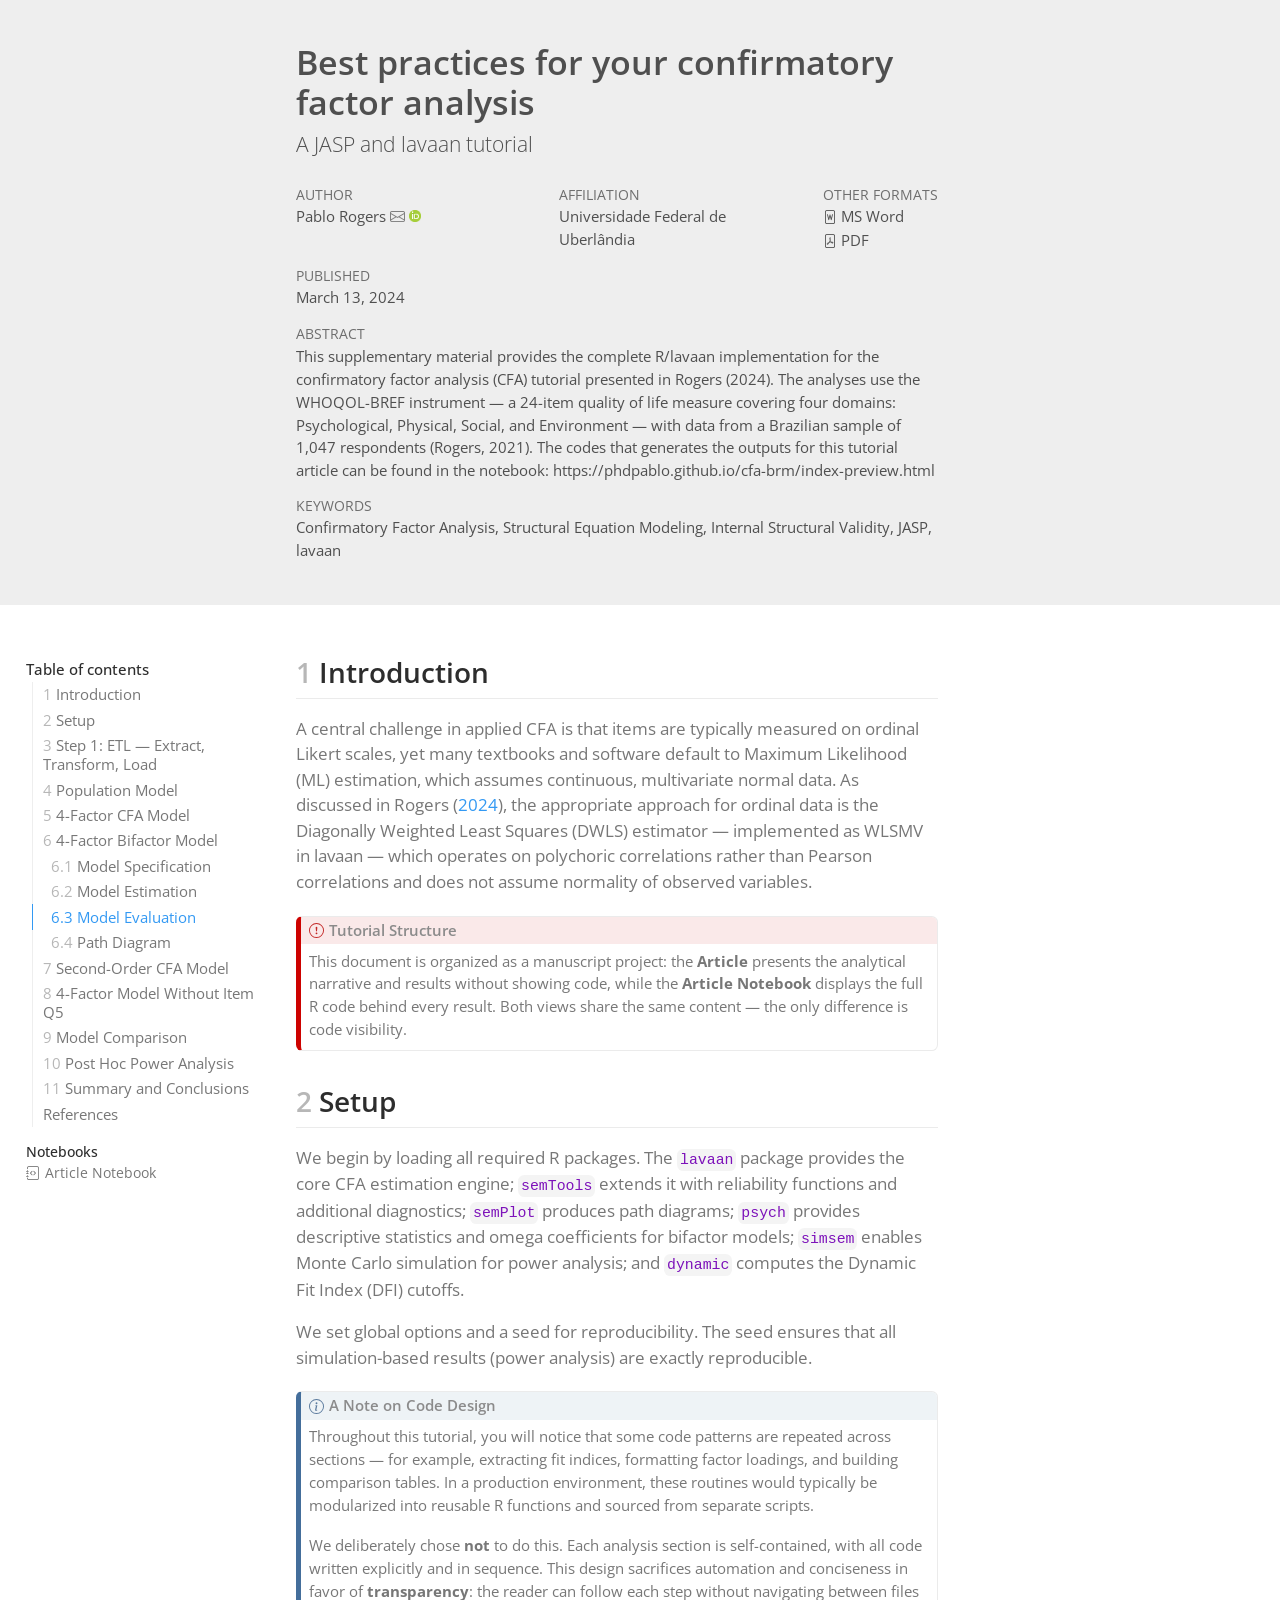
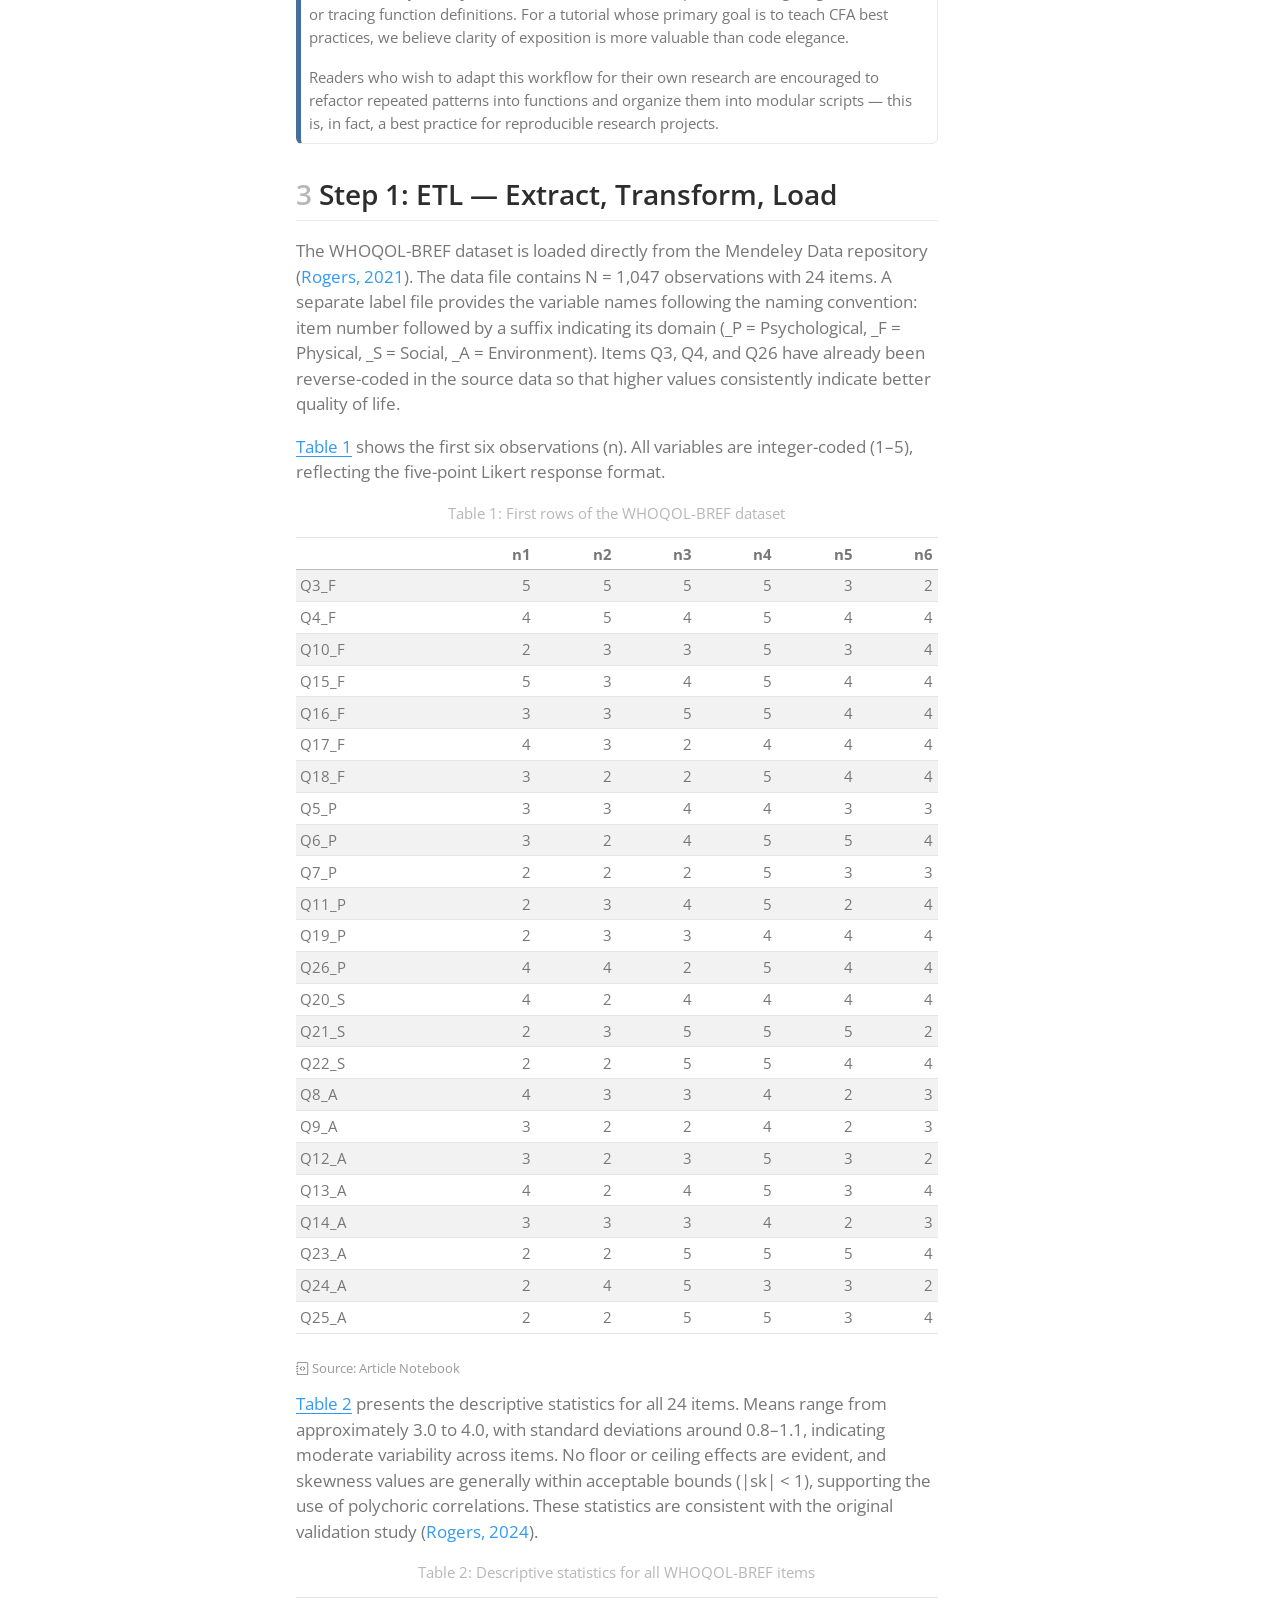
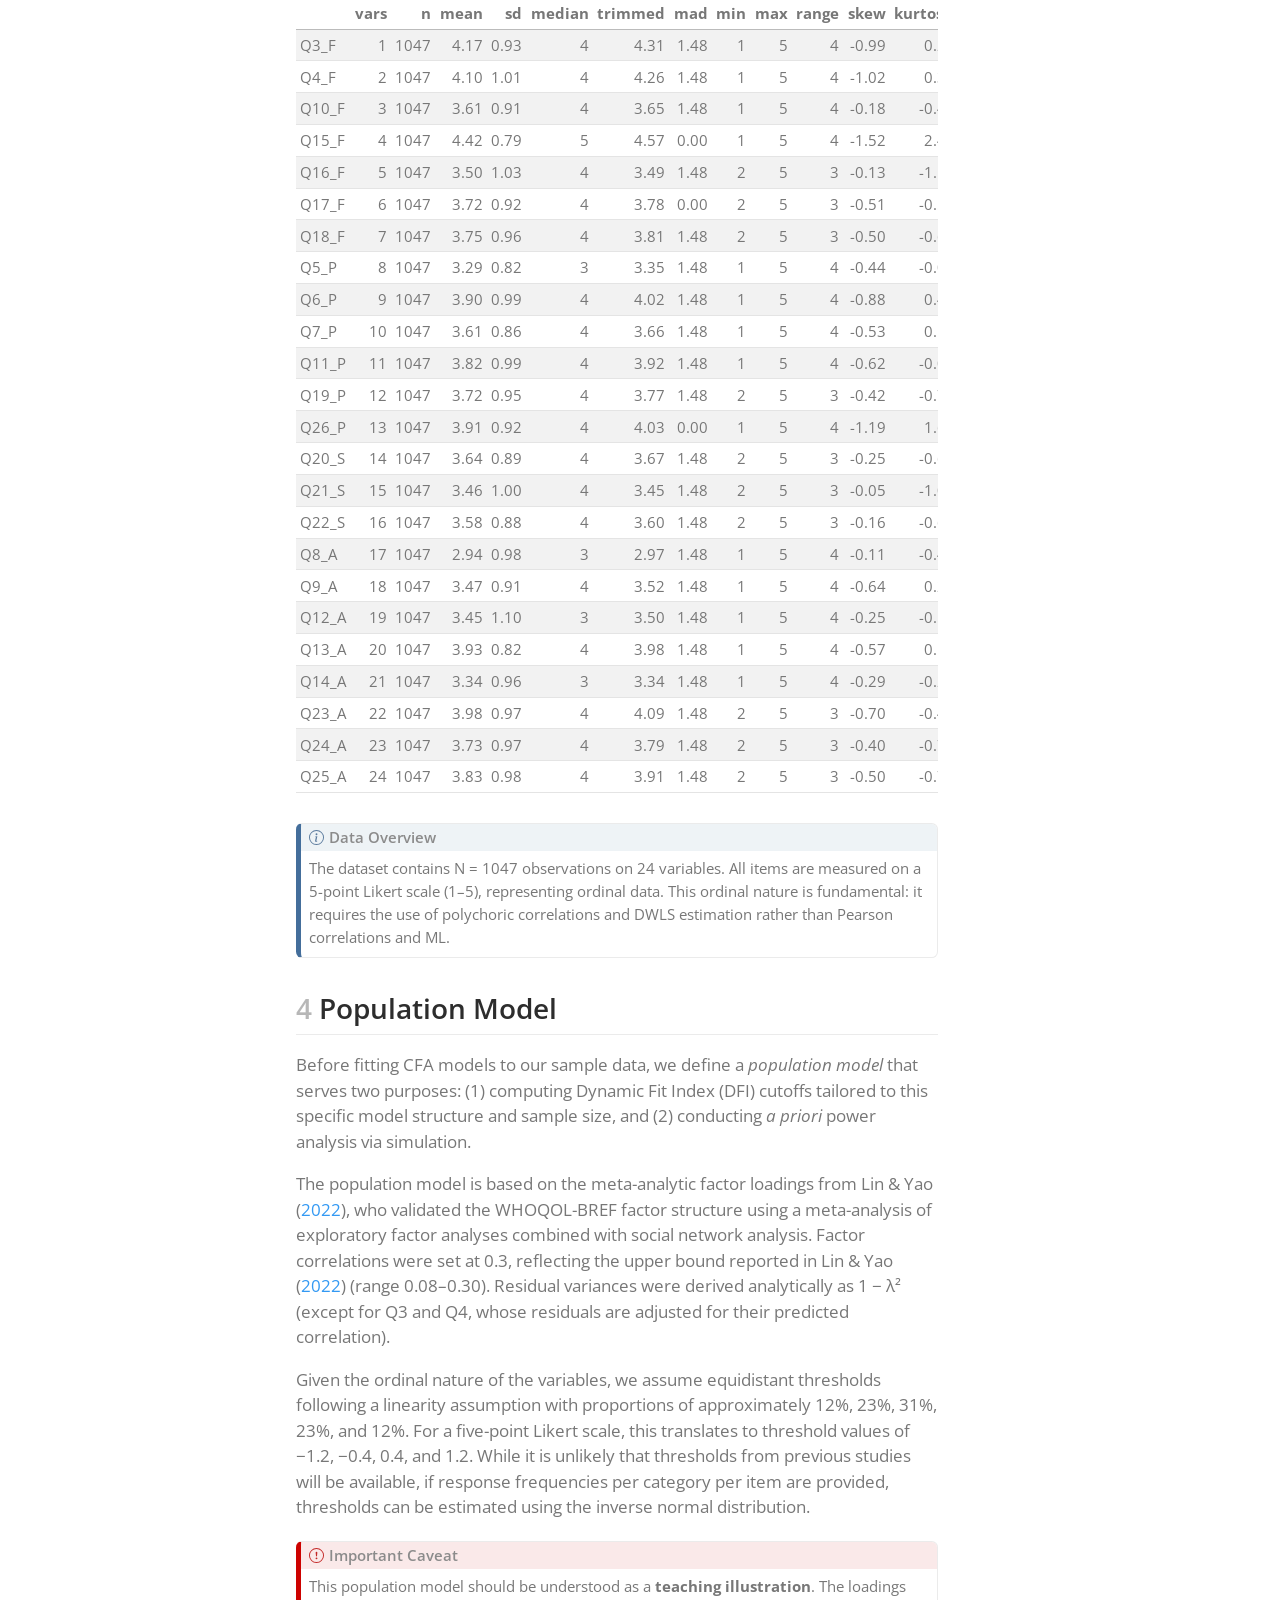
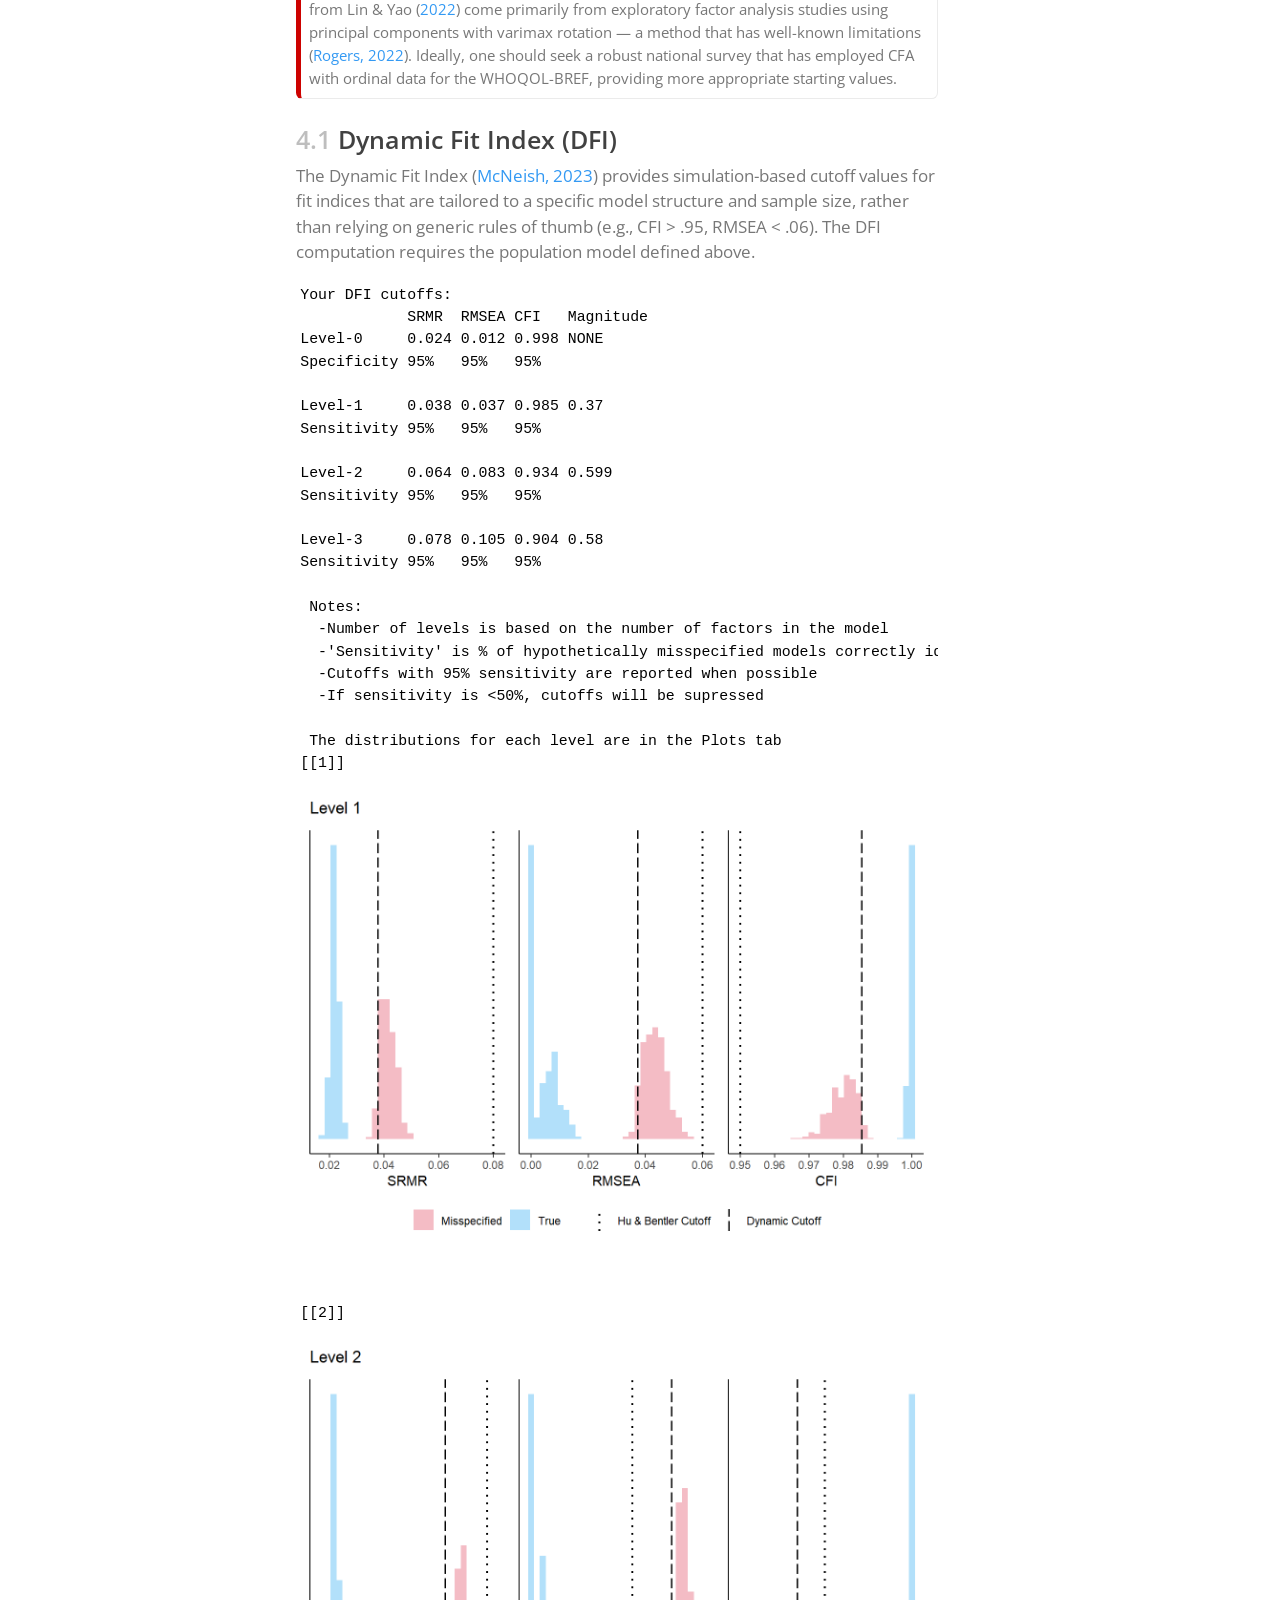
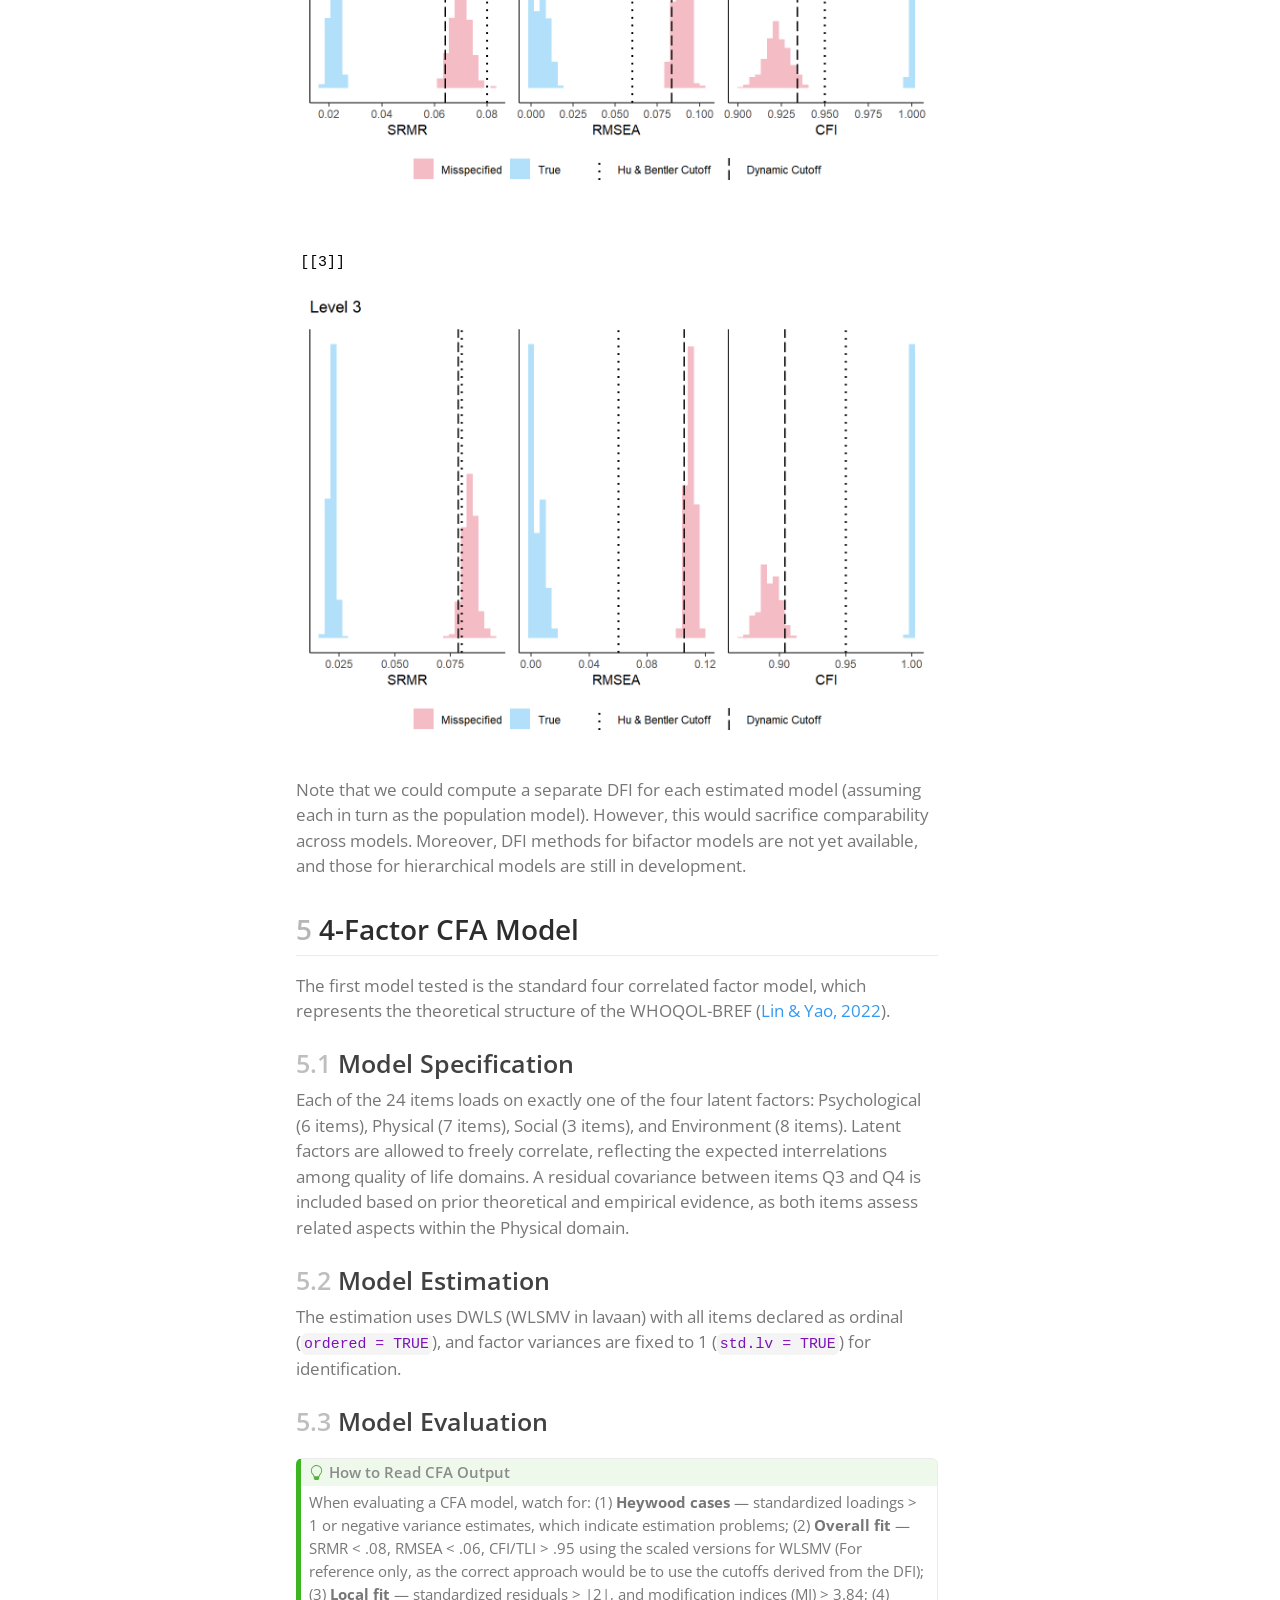
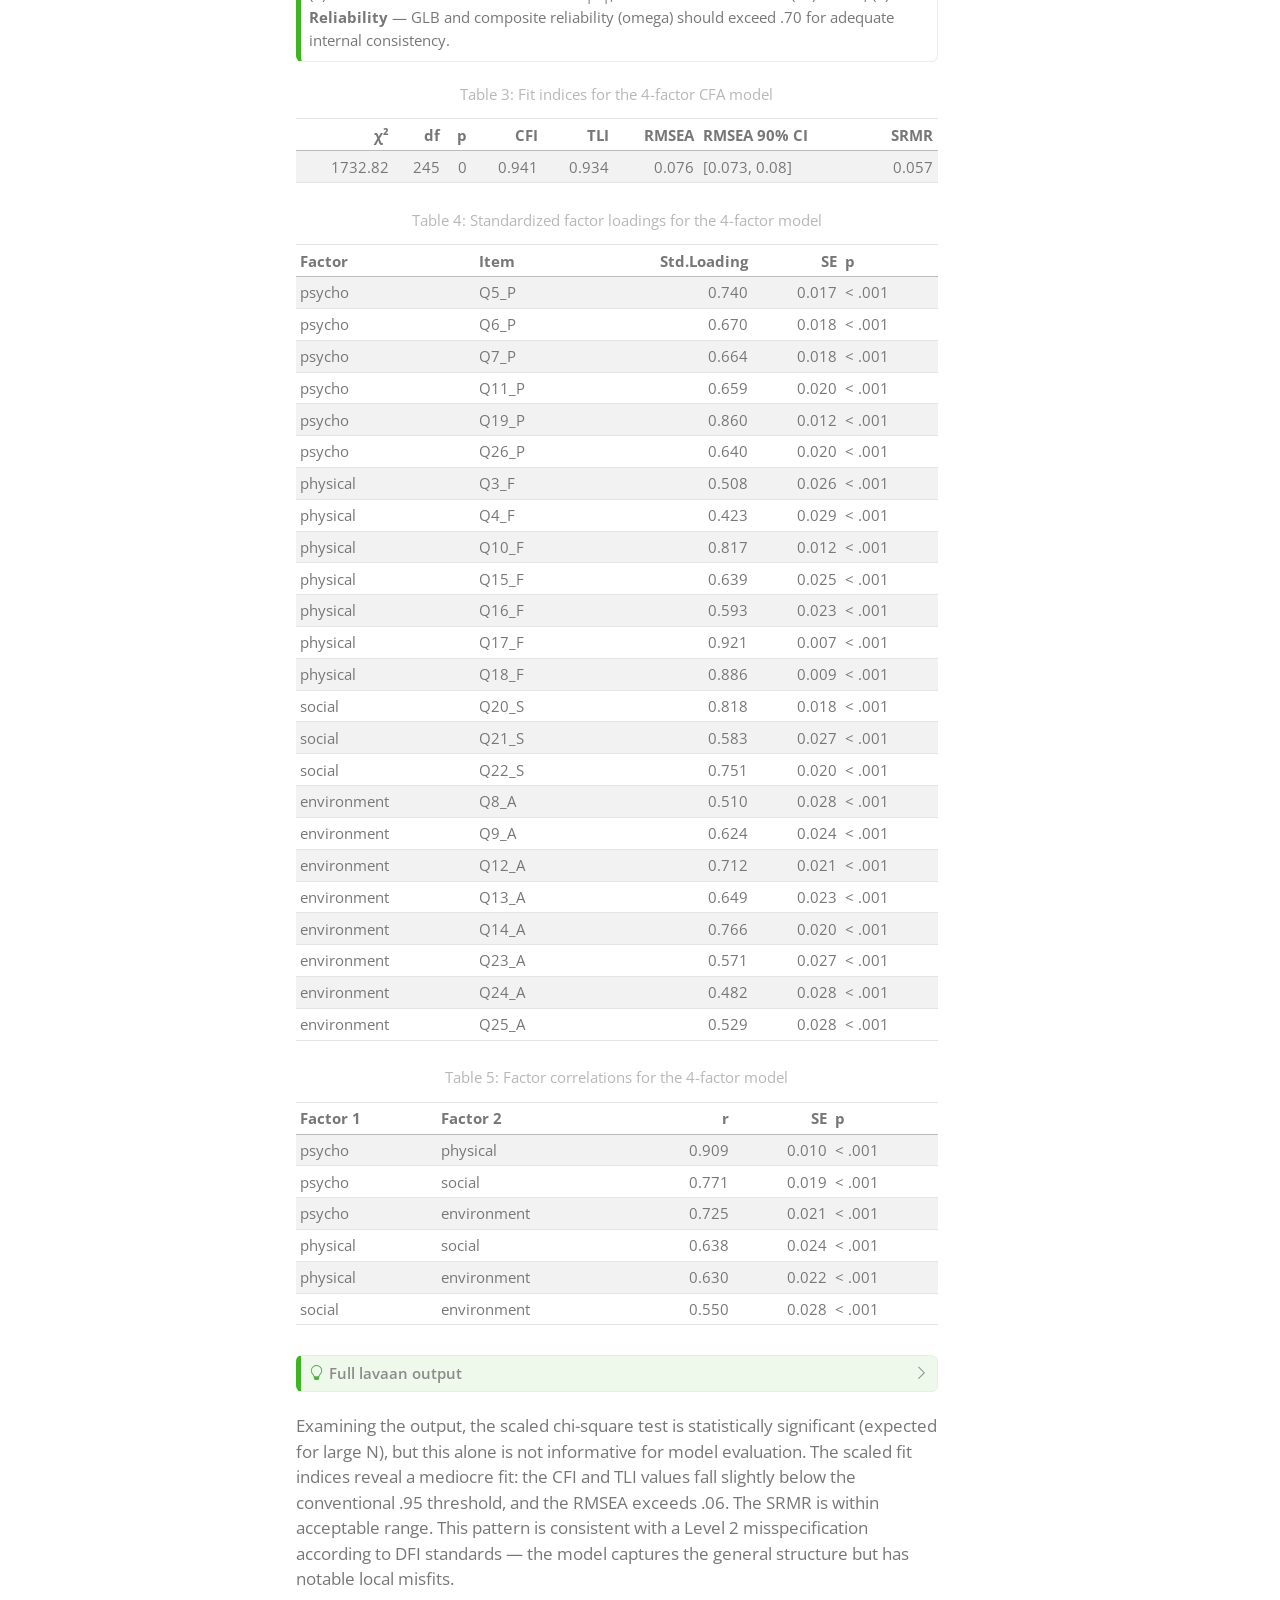
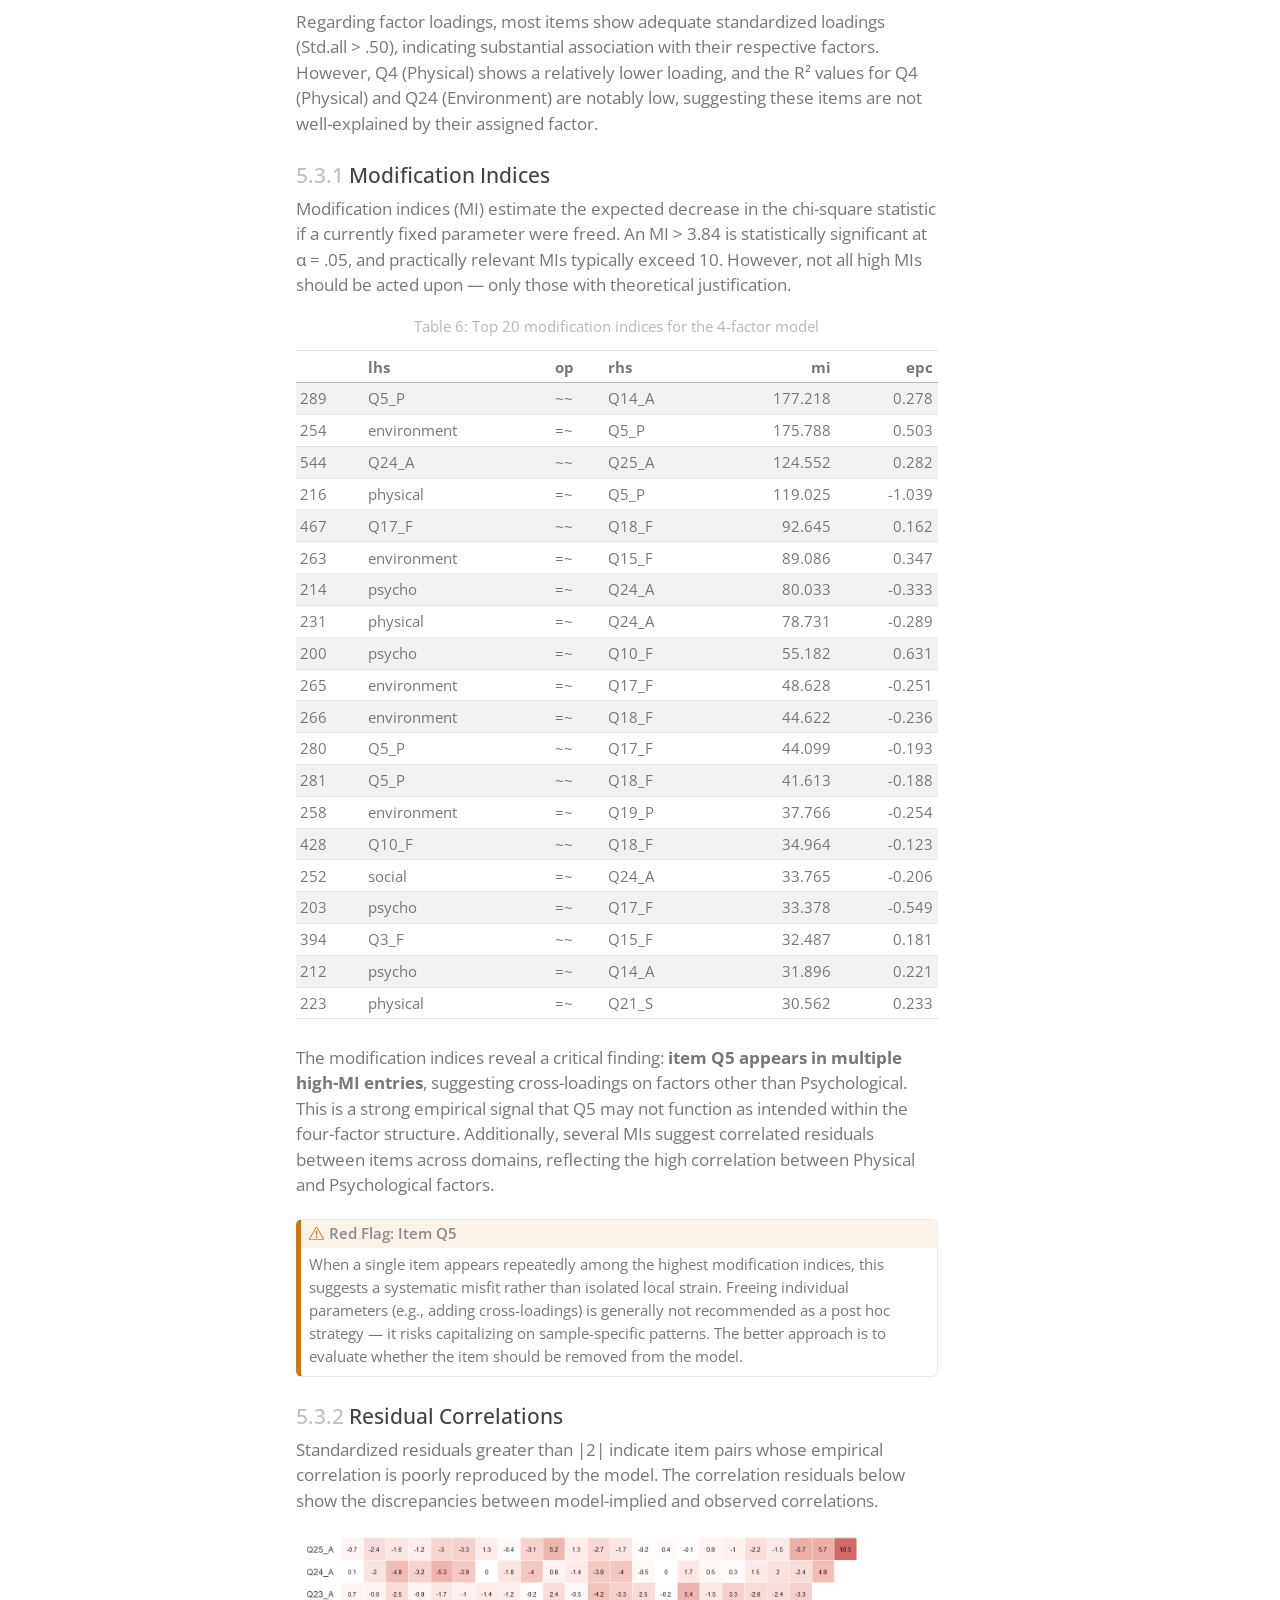
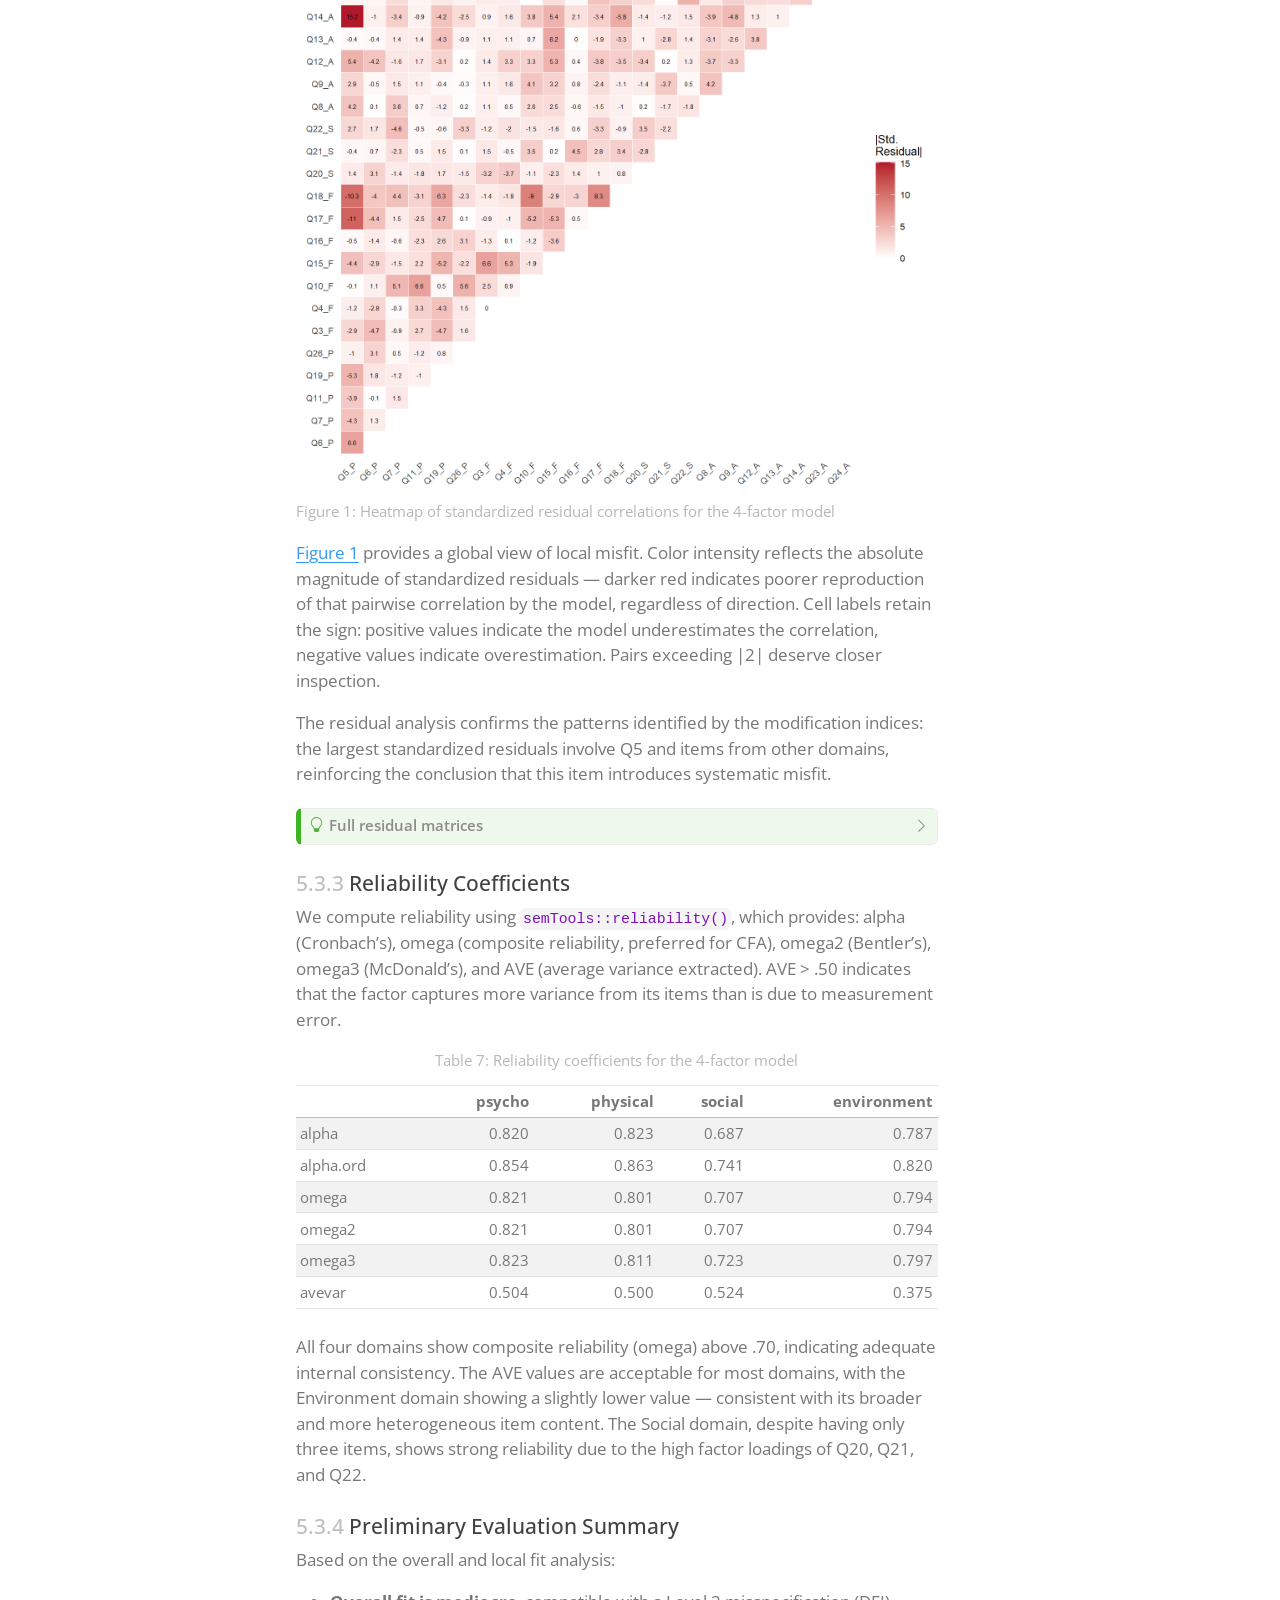
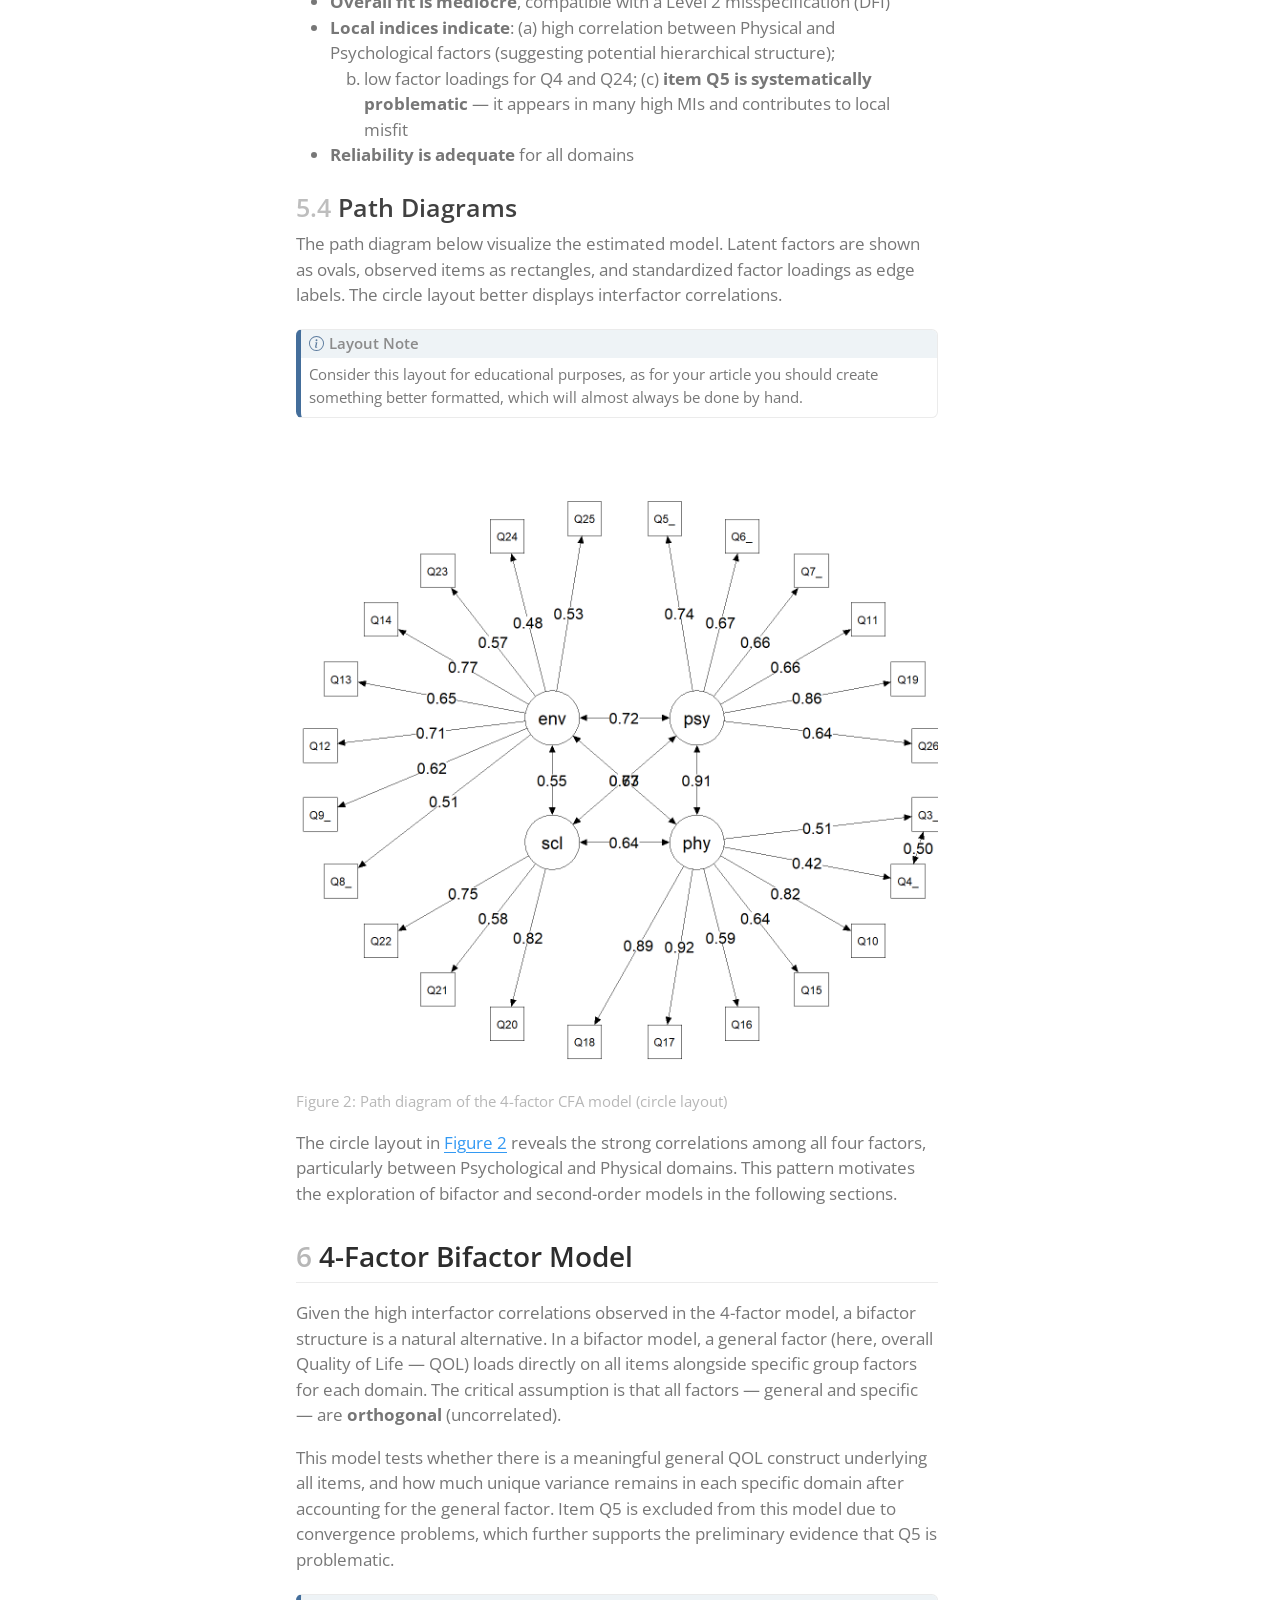
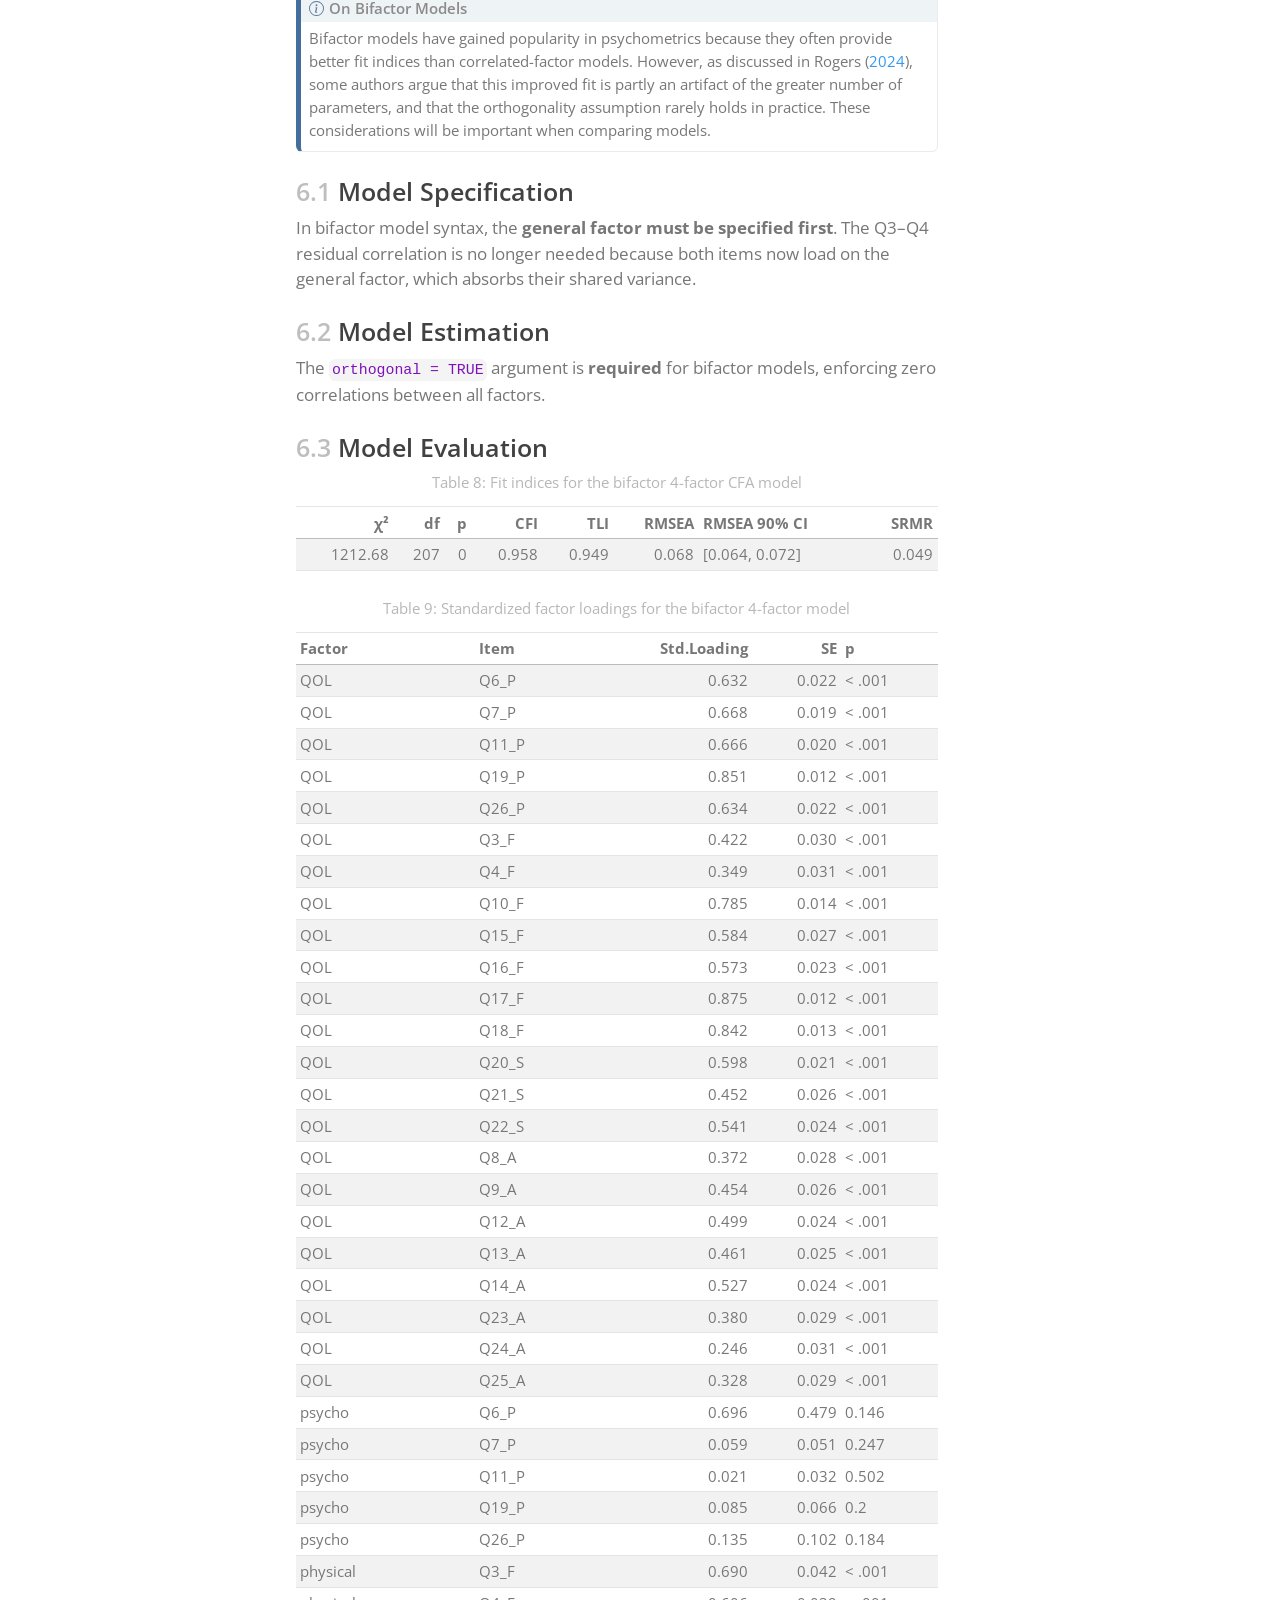
==== commit 1c24d55d: "doc: layout adjusted + render issues + docker update" ====
--- a/docs/index.html
+++ b/docs/index.html
@@ -2,7 +2,7 @@
 <html xmlns="http://www.w3.org/1999/xhtml" lang="en" xml:lang="en"><head>
 
 <meta charset="utf-8">
-<meta name="generator" content="quarto-1.6.42">
+<meta name="generator" content="quarto-1.8.25">
 
 <meta name="viewport" content="width=device-width, initial-scale=1.0, user-scalable=yes">
 
@@ -24,8 +24,9 @@
   vertical-align: middle;
 }
 /* CSS for syntax highlighting */
+html { -webkit-text-size-adjust: 100%; }
 pre > code.sourceCode { white-space: pre; position: relative; }
-pre > code.sourceCode > span { line-height: 1.25; }
+pre > code.sourceCode > span { display: inline-block; line-height: 1.25; }
 pre > code.sourceCode > span:empty { height: 1.2em; }
 .sourceCode { overflow: visible; }
 code.sourceCode > span { color: inherit; text-decoration: inherit; }
@@ -36,7 +37,7 @@
 }
 @media print {
 pre > code.sourceCode { white-space: pre-wrap; }
-pre > code.sourceCode > span { display: inline-block; text-indent: -5em; padding-left: 5em; }
+pre > code.sourceCode > span { text-indent: -5em; padding-left: 5em; }
 }
 pre.numberSource code
   { counter-reset: source-line 0; }
@@ -81,18 +82,26 @@
 
 
 <script src="site_libs/clipboard/clipboard.min.js"></script>
-<script src="site_libs/quarto-html/quarto.js"></script>
+<script src="site_libs/quarto-html/quarto.js" type="module"></script>
+<script src="site_libs/quarto-html/tabsets/tabsets.js" type="module"></script>
+<script src="site_libs/quarto-html/axe/axe-check.js" type="module"></script>
 <script src="site_libs/quarto-html/popper.min.js"></script>
 <script src="site_libs/quarto-html/tippy.umd.min.js"></script>
 <script src="site_libs/quarto-html/anchor.min.js"></script>
 <link href="site_libs/quarto-html/tippy.css" rel="stylesheet">
-<link href="site_libs/quarto-html/quarto-syntax-highlighting-2f5df379a58b258e96c21c0638c20c03.css" rel="stylesheet" id="quarto-text-highlighting-styles">
+<link href="site_libs/quarto-html/quarto-syntax-highlighting-7b89279ff1a6dce999919e0e67d4d9ec.css" rel="stylesheet" id="quarto-text-highlighting-styles">
 <script src="site_libs/bootstrap/bootstrap.min.js"></script>
 <link href="site_libs/bootstrap/bootstrap-icons.css" rel="stylesheet">
-<link href="site_libs/bootstrap/bootstrap-0d43a520df703f0e9d235f66ee4a4df9.min.css" rel="stylesheet" append-hash="true" id="quarto-bootstrap" data-mode="light">
+<link href="site_libs/bootstrap/bootstrap-e261b86ae15e22bf333780d8a72f25c9.min.css" rel="stylesheet" append-hash="true" id="quarto-bootstrap" data-mode="light">
 <script src="site_libs/quarto-contrib/glightbox/glightbox.min.js"></script>
 <link href="site_libs/quarto-contrib/glightbox/glightbox.min.css" rel="stylesheet">
 <link href="site_libs/quarto-contrib/glightbox/lightbox.css" rel="stylesheet">
+<script async="" src="https://hypothes.is/embed.js"></script>
+<script>
+  window.document.addEventListener("DOMContentLoaded", function (_event) {
+    document.body.classList.add('hypothesis-enabled');
+  });
+</script>
 
 
 <meta name="citation_title" content="Best practices for your confirmatory factor analysis">
@@ -106,13 +115,13 @@
 <meta name="citation_online_date" content="2024-03-13">
 <meta name="citation_language" content="en">
 <meta name="citation_reference" content="citation_title=Dynamic Fit Index Cutoffs for Factor Analysis with Likert, Ordinal, or Binary Responses;,citation_author=Daniel McNeish;,citation_publication_date=2023;,citation_cover_date=2023;,citation_year=2023;,citation_fulltext_html_url=https://doi.org/10.31234/osf.io/tp35s;,citation_journal_title=PsyArXiv Preprints;,citation_publisher=Arizona State University;">
-<meta name="citation_reference" content="citation_title=Best practices for your confirmatory factor analysis: A JASP and lavaan tutorial;,citation_author=Pablo Rogers;,citation_publication_date=2024-03-13;,citation_cover_date=2024-03-13;,citation_year=2024;,citation_fulltext_html_url=https://link.springer.com/10.3758/s13428-024-02375-7;,citation_doi=10.3758/s13428-024-02375-7;,citation_issn=1554-3528;,citation_language=en-US;,citation_journal_title=Behavior Research Methods;,citation_journal_abbrev=Behav Res;">
-<meta name="citation_reference" content="citation_title=Validation of the factor structure of the WHOQOL-BREF using meta-analysis of exploration factor analysis and social network analysis.;,citation_author=Li-Chung Lin;,citation_author=Grace Yao;,citation_publication_date=2022-07;,citation_cover_date=2022-07;,citation_year=2022;,citation_fulltext_html_url=http://doi.apa.org/getdoi.cfm?doi=10.1037/pas0001122;,citation_issue=7;,citation_doi=10.1037/pas0001122;,citation_issn=1939-134X;,citation_volume=34;,citation_journal_title=Psychological Assessment;,citation_publisher=American Psychological Association (APA);">
+<meta name="citation_reference" content="citation_title=Best Practices for Your Confirmatory Factor Analysis: A JASP and Lavaan Tutorial;,citation_author=Pablo Rogers;,citation_publication_date=2024-03-13;,citation_cover_date=2024-03-13;,citation_year=2024;,citation_fulltext_html_url=https://link.springer.com/10.3758/s13428-024-02375-7;,citation_doi=10.3758/s13428-024-02375-7;,citation_issn=1554-3528;,citation_language=en-US;,citation_journal_title=Behavior Research Methods;,citation_journal_abbrev=Behav Res;">
+<meta name="citation_reference" content="citation_title=Validation of the Factor Structure of the WHOQOL-BREF Using Meta-Analysis of Exploration Factor Analysis and Social Network Analysis.;,citation_author=Li-Chung Lin;,citation_author=Grace Yao;,citation_publication_date=2022-07;,citation_cover_date=2022-07;,citation_year=2022;,citation_fulltext_html_url=http://doi.apa.org/getdoi.cfm?doi=10.1037/pas0001122;,citation_issue=7;,citation_doi=10.1037/pas0001122;,citation_issn=1939-134X;,citation_volume=34;,citation_journal_title=Psychological Assessment;,citation_publisher=American Psychological Association (APA);">
 <meta name="citation_reference" content="citation_title=Best Practices for Your Exploratory Factor Analysis: A Factor Tutorial;,citation_abstract=Context: Exploratory factor analysis (EFA) is one of the statistical methods most widely used in administration; however, its current practice coexists with rules of thumb and heuristics given half a century ago. Objective: the purpose of this article is to present the best practices and recent recommendations for a typical EFA in administration through a practical solution accessible to researchers. Methods: in this sense, in addition to discussing current practices versus recommended practices, a tutorial with real data on Factor is illustrated. The Factor software is still little known in the administration area, but is freeware, easy-to-use (point and click), and powerful. The step-by-step tutorial illustrated in the article, in addition to the discussions raised and an additional example, is also available in the format of tutorial videos. Conclusion: through the proposed didactic methodology (article-tutorial + video-tutorial), we encourage researchers/methodologists who have mastered a particular technique to do the same. Specifically about EFA, we hope that the presentation of the Factor software, as a first solution, can transcend the current outdated rules of thumb and heuristics, by making best practices accessible to administration researchers.;,citation_author=Pablo Rogers;,citation_publication_date=2022;,citation_cover_date=2022;,citation_year=2022;,citation_fulltext_html_url=https://www.scielo.br/j/rac/a/RL4bNh4w36J9shFHWSvsFDC/;,citation_issue=6;,citation_doi=10.1590/1982-7849rac2022210085.en;,citation_issn=1982-7849;,citation_volume=26;,citation_journal_title=Revista de Administração Contemporânea;">
 <meta name="citation_reference" content="citation_title=Data for &amp;amp;amp;quot;Best Practices for Your Exploratory Factor Analysis: A Factor Tutorial&amp;quot;;,citation_author=Pablo Rogers;,citation_publication_date=2021;,citation_cover_date=2021;,citation_year=2021;,citation_fulltext_html_url=https://data.mendeley.com/datasets/rdky78bk8r/2;,citation_doi=10.17632/rdky78bk8r.2;,citation_journal_title=RAC-Revista de Administração Contemporânea;,citation_publisher=Mendeley Data, V2;">
 </head>
 
-<body>
+<body class="quarto-light">
 
 <header id="title-block-header" class="quarto-title-block default toc-left page-columns page-full">
   <div class="quarto-title-banner page-columns page-full">
@@ -245,7 +254,7 @@
 <i class="callout-icon"></i>
 </div>
 <div class="callout-title-container flex-fill">
-Tutorial Structure
+<span class="screen-reader-only">Important</span>Tutorial Structure
 </div>
 </div>
 <div class="callout-body-container callout-body">
@@ -263,7 +272,7 @@
 <i class="callout-icon"></i>
 </div>
 <div class="callout-title-container flex-fill">
-A Note on Code Design
+<span class="screen-reader-only">Note</span>A Note on Code Design
 </div>
 </div>
 <div class="callout-body-container callout-body">
@@ -963,7 +972,7 @@
 <i class="callout-icon"></i>
 </div>
 <div class="callout-title-container flex-fill">
-Data Overview
+<span class="screen-reader-only">Note</span>Data Overview
 </div>
 </div>
 <div class="callout-body-container callout-body">
@@ -982,7 +991,7 @@
 <i class="callout-icon"></i>
 </div>
 <div class="callout-title-container flex-fill">
-Important Caveat
+<span class="screen-reader-only">Important</span>Important Caveat
 </div>
 </div>
 <div class="callout-body-container callout-body">
@@ -1069,7 +1078,7 @@
 <i class="callout-icon"></i>
 </div>
 <div class="callout-title-container flex-fill">
-How to Read CFA Output
+<span class="screen-reader-only">Tip</span>How to Read CFA Output
 </div>
 </div>
 <div class="callout-body-container callout-body">
@@ -1378,19 +1387,19 @@
 </div>
 </div>
 <div class="callout callout-style-default callout-tip callout-titled">
-<div class="callout-header d-flex align-content-center" data-bs-toggle="collapse" data-bs-target=".callout-6-contents" aria-controls="callout-6" aria-expanded="false" aria-label="Toggle callout">
+<div class="callout-header d-flex align-content-center collapsed" data-bs-toggle="collapse" data-bs-target=".callout-6-contents" aria-controls="callout-6" aria-expanded="false" aria-label="Toggle callout">
 <div class="callout-icon-container">
 <i class="callout-icon"></i>
 </div>
 <div class="callout-title-container flex-fill">
-Full lavaan output
+<span class="screen-reader-only">Tip</span>Full lavaan output
 </div>
 <div class="callout-btn-toggle d-inline-block border-0 py-1 ps-1 pe-0 float-end"><i class="callout-toggle"></i></div>
 </div>
 <div id="callout-6" class="callout-6-contents callout-collapse collapse">
 <div class="callout-body-container callout-body">
 <p>For the complete lavaan output — including unstandardized estimates, thresholds, variance parameters, and R² values — run the following command in your R console after fitting the model:</p>
-<div class="sourceCode" id="cb4"><pre class="sourceCode r code-with-copy"><code class="sourceCode r"><span id="cb4-1"><a href="#cb4-1" aria-hidden="true" tabindex="-1"></a><span class="fu">summary</span>(est_4fa, <span class="at">fit.measures =</span> <span class="cn">TRUE</span>, <span class="at">standardized =</span> <span class="cn">TRUE</span>, <span class="at">rsq =</span> <span class="cn">TRUE</span>)</span></code><button title="Copy to Clipboard" class="code-copy-button"><i class="bi"></i></button></pre></div>
+<div class="code-copy-outer-scaffold"><div class="sourceCode" id="cb4"><pre class="sourceCode r code-with-copy"><code class="sourceCode r"><span id="cb4-1"><a href="#cb4-1" aria-hidden="true" tabindex="-1"></a><span class="fu">summary</span>(est_4fa, <span class="at">fit.measures =</span> <span class="cn">TRUE</span>, <span class="at">standardized =</span> <span class="cn">TRUE</span>, <span class="at">rsq =</span> <span class="cn">TRUE</span>)</span></code></pre></div><button title="Copy to Clipboard" class="code-copy-button"><i class="bi"></i></button></div>
 <p>This produces a comprehensive printout that is useful for diagnostic purposes but too extensive for publication. The key results have been extracted into the tables above.</p>
 </div>
 </div>
@@ -1594,7 +1603,7 @@
 <i class="callout-icon"></i>
 </div>
 <div class="callout-title-container flex-fill">
-Red Flag: Item Q5
+<span class="screen-reader-only">Warning</span>Red Flag: Item Q5
 </div>
 </div>
 <div class="callout-body-container callout-body">
@@ -1622,20 +1631,20 @@
 <p><a href="#fig-residuals-4f" class="quarto-xref">Figure&nbsp;1</a> provides a global view of local misfit. Color intensity reflects the absolute magnitude of standardized residuals — darker red indicates poorer reproduction of that pairwise correlation by the model, regardless of direction. Cell labels retain the sign: positive values indicate the model underestimates the correlation, negative values indicate overestimation. Pairs exceeding |2| deserve closer inspection.</p>
 <p>The residual analysis confirms the patterns identified by the modification indices: the largest standardized residuals involve Q5 and items from other domains, reinforcing the conclusion that this item introduces systematic misfit.</p>
 <div class="callout callout-style-default callout-tip callout-titled">
-<div class="callout-header d-flex align-content-center" data-bs-toggle="collapse" data-bs-target=".callout-8-contents" aria-controls="callout-8" aria-expanded="false" aria-label="Toggle callout">
+<div class="callout-header d-flex align-content-center collapsed" data-bs-toggle="collapse" data-bs-target=".callout-8-contents" aria-controls="callout-8" aria-expanded="false" aria-label="Toggle callout">
 <div class="callout-icon-container">
 <i class="callout-icon"></i>
 </div>
 <div class="callout-title-container flex-fill">
-Full residual matrices
+<span class="screen-reader-only">Tip</span>Full residual matrices
 </div>
 <div class="callout-btn-toggle d-inline-block border-0 py-1 ps-1 pe-0 float-end"><i class="callout-toggle"></i></div>
 </div>
 <div id="callout-8" class="callout-8-contents callout-collapse collapse">
 <div class="callout-body-container callout-body">
 <p>For the complete residual matrices — including the correlation residuals and the full 24×24 standardized residual matrix — run the following commands in your R console after fitting the model:</p>
-<div class="sourceCode" id="cb5"><pre class="sourceCode r code-with-copy"><code class="sourceCode r"><span id="cb5-1"><a href="#cb5-1" aria-hidden="true" tabindex="-1"></a><span class="fu">residuals</span>(est_4fa, <span class="at">type =</span> <span class="st">"cor"</span>)</span>
-<span id="cb5-2"><a href="#cb5-2" aria-hidden="true" tabindex="-1"></a><span class="fu">residuals</span>(est_4fa, <span class="at">type =</span> <span class="st">"standardized"</span>)<span class="sc">$</span>cov</span></code><button title="Copy to Clipboard" class="code-copy-button"><i class="bi"></i></button></pre></div>
+<div class="code-copy-outer-scaffold"><div class="sourceCode" id="cb5"><pre class="sourceCode r code-with-copy"><code class="sourceCode r"><span id="cb5-1"><a href="#cb5-1" aria-hidden="true" tabindex="-1"></a><span class="fu">residuals</span>(est_4fa, <span class="at">type =</span> <span class="st">"cor"</span>)</span>
+<span id="cb5-2"><a href="#cb5-2" aria-hidden="true" tabindex="-1"></a><span class="fu">residuals</span>(est_4fa, <span class="at">type =</span> <span class="st">"standardized"</span>)<span class="sc">$</span>cov</span></code></pre></div><button title="Copy to Clipboard" class="code-copy-button"><i class="bi"></i></button></div>
 <p>The first command returns the difference between observed and model-implied correlations. The second returns standardized residuals, where values exceeding |2| indicate item pairs whose association is poorly reproduced by the model. The table and heatmap above summarize the most relevant results from these matrices.</p>
 </div>
 </div>
@@ -1736,7 +1745,7 @@
 <i class="callout-icon"></i>
 </div>
 <div class="callout-title-container flex-fill">
-Layout Note
+<span class="screen-reader-only">Note</span>Layout Note
 </div>
 </div>
 <div class="callout-body-container callout-body">
@@ -1770,7 +1779,7 @@
 <i class="callout-icon"></i>
 </div>
 <div class="callout-title-container flex-fill">
-On Bifactor Models
+<span class="screen-reader-only">Note</span>On Bifactor Models
 </div>
 </div>
 <div class="callout-body-container callout-body">
@@ -2462,7 +2471,7 @@
 <i class="callout-icon"></i>
 </div>
 <div class="callout-title-container flex-fill">
-Path Diagram Layout
+<span class="screen-reader-only">Note</span>Path Diagram Layout
 </div>
 </div>
 <div class="callout-body-container callout-body">
@@ -2483,7 +2492,7 @@
 <i class="callout-icon"></i>
 </div>
 <div class="callout-title-container flex-fill">
-Convergence Note
+<span class="screen-reader-only">Warning</span>Convergence Note
 </div>
 </div>
 <div class="callout-body-container callout-body">
@@ -3730,7 +3739,7 @@
 <i class="callout-icon"></i>
 </div>
 <div class="callout-title-container flex-fill">
-Model Selection Recommendation
+<span class="screen-reader-only">Important</span>Model Selection Recommendation
 </div>
 </div>
 <div class="callout-body-container callout-body">
@@ -3757,7 +3766,7 @@
 <i class="callout-icon"></i>
 </div>
 <div class="callout-title-container flex-fill">
-Why Post Hoc Power Analysis?
+<span class="screen-reader-only">Note</span>Why Post Hoc Power Analysis?
 </div>
 </div>
 <div class="callout-body-container callout-body">
@@ -3861,7 +3870,7 @@
 <i class="callout-icon"></i>
 </div>
 <div class="callout-title-container flex-fill">
-Interpreting Power to Detect Misfit
+<span class="screen-reader-only">Tip</span>Interpreting Power to Detect Misfit
 </div>
 </div>
 <div class="callout-body-container callout-body">
@@ -3906,20 +3915,20 @@
 <h3 data-number="10.6" class="anchored" data-anchor-id="detailed-parameter-summary"><span class="header-section-number">10.6</span> Detailed Parameter Summary</h3>
 <p>The comprehensive parameter summary below reports, for each model parameter: coverage (proportion of 95% CIs containing the true value), power (proportion rejecting H₀: parameter = 0), relative bias in estimates, and relative bias in standard errors.</p>
 <div class="callout callout-style-default callout-tip callout-titled">
-<div class="callout-header d-flex align-content-center" data-bs-toggle="collapse" data-bs-target=".callout-17-contents" aria-controls="callout-17" aria-expanded="false" aria-label="Toggle callout">
+<div class="callout-header d-flex align-content-center collapsed" data-bs-toggle="collapse" data-bs-target=".callout-17-contents" aria-controls="callout-17" aria-expanded="false" aria-label="Toggle callout">
 <div class="callout-icon-container">
 <i class="callout-icon"></i>
 </div>
 <div class="callout-title-container flex-fill">
-Full report simulation
+<span class="screen-reader-only">Tip</span>Full report simulation
 </div>
 <div class="callout-btn-toggle d-inline-block border-0 py-1 ps-1 pe-0 float-end"><i class="callout-toggle"></i></div>
 </div>
 <div id="callout-17" class="callout-17-contents callout-collapse collapse">
 <div class="callout-body-container callout-body">
 <p>To evaluate other parameters, such as the population value (true), mean estimate, standard deviation of estimates, mean standard error, etc., consider the command below:</p>
-<div class="sourceCode" id="cb6"><pre class="sourceCode r code-with-copy"><code class="sourceCode r"><span id="cb6-1"><a href="#cb6-1" aria-hidden="true" tabindex="-1"></a><span class="co">#| label: param-summary</span></span>
-<span id="cb6-2"><a href="#cb6-2" aria-hidden="true" tabindex="-1"></a><span class="fu">summaryParam</span>(my_modelci, <span class="at">detail =</span> <span class="cn">TRUE</span>, <span class="at">digits =</span> <span class="dv">3</span>)</span></code><button title="Copy to Clipboard" class="code-copy-button"><i class="bi"></i></button></pre></div>
+<div class="code-copy-outer-scaffold"><div class="sourceCode" id="cb6"><pre class="sourceCode r code-with-copy"><code class="sourceCode r"><span id="cb6-1"><a href="#cb6-1" aria-hidden="true" tabindex="-1"></a><span class="co">#| label: param-summary</span></span>
+<span id="cb6-2"><a href="#cb6-2" aria-hidden="true" tabindex="-1"></a><span class="fu">summaryParam</span>(my_modelci, <span class="at">detail =</span> <span class="cn">TRUE</span>, <span class="at">digits =</span> <span class="dv">3</span>)</span></code></pre></div><button title="Copy to Clipboard" class="code-copy-button"><i class="bi"></i></button></div>
 </div>
 </div>
 </div>
@@ -4166,7 +4175,7 @@
 <i class="callout-icon"></i>
 </div>
 <div class="callout-title-container flex-fill">
-How to Read the Parameter Summary
+<span class="screen-reader-only">Tip</span>How to Read the Parameter Summary
 </div>
 </div>
 <div class="callout-body-container callout-body">
@@ -4206,7 +4215,7 @@
 <i class="callout-icon"></i>
 </div>
 <div class="callout-title-container flex-fill">
-Key Findings
+<span class="screen-reader-only">Important</span>Key Findings
 </div>
 </div>
 <div class="callout-body-container callout-body">
@@ -4248,236 +4257,243 @@
 </main>
 <!-- /main column -->
 <script id="quarto-html-after-body" type="application/javascript">
-window.document.addEventListener("DOMContentLoaded", function (event) {
-  const toggleBodyColorMode = (bsSheetEl) => {
-    const mode = bsSheetEl.getAttribute("data-mode");
-    const bodyEl = window.document.querySelector("body");
-    if (mode === "dark") {
-      bodyEl.classList.add("quarto-dark");
-      bodyEl.classList.remove("quarto-light");
-    } else {
-      bodyEl.classList.add("quarto-light");
-      bodyEl.classList.remove("quarto-dark");
+  window.document.addEventListener("DOMContentLoaded", function (event) {
+    const icon = "";
+    const anchorJS = new window.AnchorJS();
+    anchorJS.options = {
+      placement: 'right',
+      icon: icon
+    };
+    anchorJS.add('.anchored');
+    const isCodeAnnotation = (el) => {
+      for (const clz of el.classList) {
+        if (clz.startsWith('code-annotation-')) {                     
+          return true;
+        }
+      }
+      return false;
     }
-  }
-  const toggleBodyColorPrimary = () => {
-    const bsSheetEl = window.document.querySelector("link#quarto-bootstrap");
-    if (bsSheetEl) {
-      toggleBodyColorMode(bsSheetEl);
+    const onCopySuccess = function(e) {
+      // button target
+      const button = e.trigger;
+      // don't keep focus
+      button.blur();
+      // flash "checked"
+      button.classList.add('code-copy-button-checked');
+      var currentTitle = button.getAttribute("title");
+      button.setAttribute("title", "Copied!");
+      let tooltip;
+      if (window.bootstrap) {
+        button.setAttribute("data-bs-toggle", "tooltip");
+        button.setAttribute("data-bs-placement", "left");
+        button.setAttribute("data-bs-title", "Copied!");
+        tooltip = new bootstrap.Tooltip(button, 
+          { trigger: "manual", 
+            customClass: "code-copy-button-tooltip",
+            offset: [0, -8]});
+        tooltip.show();    
+      }
+      setTimeout(function() {
+        if (tooltip) {
+          tooltip.hide();
+          button.removeAttribute("data-bs-title");
+          button.removeAttribute("data-bs-toggle");
+          button.removeAttribute("data-bs-placement");
+        }
+        button.setAttribute("title", currentTitle);
+        button.classList.remove('code-copy-button-checked');
+      }, 1000);
+      // clear code selection
+      e.clearSelection();
     }
-  }
-  toggleBodyColorPrimary();  
-  const icon = "";
-  const anchorJS = new window.AnchorJS();
-  anchorJS.options = {
-    placement: 'right',
-    icon: icon
-  };
-  anchorJS.add('.anchored');
-  const isCodeAnnotation = (el) => {
-    for (const clz of el.classList) {
-      if (clz.startsWith('code-annotation-')) {                     
-        return true;
-      }
-    }
-    return false;
-  }
-  const onCopySuccess = function(e) {
-    // button target
-    const button = e.trigger;
-    // don't keep focus
-    button.blur();
-    // flash "checked"
-    button.classList.add('code-copy-button-checked');
-    var currentTitle = button.getAttribute("title");
-    button.setAttribute("title", "Copied!");
-    let tooltip;
-    if (window.bootstrap) {
-      button.setAttribute("data-bs-toggle", "tooltip");
-      button.setAttribute("data-bs-placement", "left");
-      button.setAttribute("data-bs-title", "Copied!");
-      tooltip = new bootstrap.Tooltip(button, 
-        { trigger: "manual", 
-          customClass: "code-copy-button-tooltip",
-          offset: [0, -8]});
-      tooltip.show();    
-    }
-    setTimeout(function() {
-      if (tooltip) {
-        tooltip.hide();
-        button.removeAttribute("data-bs-title");
-        button.removeAttribute("data-bs-toggle");
-        button.removeAttribute("data-bs-placement");
-      }
-      button.setAttribute("title", currentTitle);
-      button.classList.remove('code-copy-button-checked');
-    }, 1000);
-    // clear code selection
-    e.clearSelection();
-  }
-  const getTextToCopy = function(trigger) {
-      const codeEl = trigger.previousElementSibling.cloneNode(true);
+    const getTextToCopy = function(trigger) {
+      const outerScaffold = trigger.parentElement.cloneNode(true);
+      const codeEl = outerScaffold.querySelector('code');
       for (const childEl of codeEl.children) {
         if (isCodeAnnotation(childEl)) {
           childEl.remove();
         }
       }
       return codeEl.innerText;
-  }
-  const clipboard = new window.ClipboardJS('.code-copy-button:not([data-in-quarto-modal])', {
-    text: getTextToCopy
-  });
-  clipboard.on('success', onCopySuccess);
-  if (window.document.getElementById('quarto-embedded-source-code-modal')) {
-    const clipboardModal = new window.ClipboardJS('.code-copy-button[data-in-quarto-modal]', {
-      text: getTextToCopy,
-      container: window.document.getElementById('quarto-embedded-source-code-modal')
+    }
+    const clipboard = new window.ClipboardJS('.code-copy-button:not([data-in-quarto-modal])', {
+      text: getTextToCopy
     });
-    clipboardModal.on('success', onCopySuccess);
-  }
-    var localhostRegex = new RegExp(/^(?:http|https):\/\/localhost\:?[0-9]*\//);
-    var mailtoRegex = new RegExp(/^mailto:/);
-      var filterRegex = new RegExp('/' + window.location.host + '/');
-    var isInternal = (href) => {
-        return filterRegex.test(href) || localhostRegex.test(href) || mailtoRegex.test(href);
+    clipboard.on('success', onCopySuccess);
+    if (window.document.getElementById('quarto-embedded-source-code-modal')) {
+      const clipboardModal = new window.ClipboardJS('.code-copy-button[data-in-quarto-modal]', {
+        text: getTextToCopy,
+        container: window.document.getElementById('quarto-embedded-source-code-modal')
+      });
+      clipboardModal.on('success', onCopySuccess);
     }
-    // Inspect non-navigation links and adorn them if external
- 	var links = window.document.querySelectorAll('a[href]:not(.nav-link):not(.navbar-brand):not(.toc-action):not(.sidebar-link):not(.sidebar-item-toggle):not(.pagination-link):not(.no-external):not([aria-hidden]):not(.dropdown-item):not(.quarto-navigation-tool):not(.about-link)');
-    for (var i=0; i<links.length; i++) {
-      const link = links[i];
-      if (!isInternal(link.href)) {
-        // undo the damage that might have been done by quarto-nav.js in the case of
-        // links that we want to consider external
-        if (link.dataset.originalHref !== undefined) {
-          link.href = link.dataset.originalHref;
+      var localhostRegex = new RegExp(/^(?:http|https):\/\/localhost\:?[0-9]*\//);
+      var mailtoRegex = new RegExp(/^mailto:/);
+        var filterRegex = new RegExp('/' + window.location.host + '/');
+      var isInternal = (href) => {
+          return filterRegex.test(href) || localhostRegex.test(href) || mailtoRegex.test(href);
+      }
+      // Inspect non-navigation links and adorn them if external
+     var links = window.document.querySelectorAll('a[href]:not(.nav-link):not(.navbar-brand):not(.toc-action):not(.sidebar-link):not(.sidebar-item-toggle):not(.pagination-link):not(.no-external):not([aria-hidden]):not(.dropdown-item):not(.quarto-navigation-tool):not(.about-link)');
+      for (var i=0; i<links.length; i++) {
+        const link = links[i];
+        if (!isInternal(link.href)) {
+          // undo the damage that might have been done by quarto-nav.js in the case of
+          // links that we want to consider external
+          if (link.dataset.originalHref !== undefined) {
+            link.href = link.dataset.originalHref;
+          }
+        }
+      }
+    function tippyHover(el, contentFn, onTriggerFn, onUntriggerFn) {
+      const config = {
+        allowHTML: true,
+        maxWidth: 500,
+        delay: 100,
+        arrow: false,
+        appendTo: function(el) {
+            return el.parentElement;
+        },
+        interactive: true,
+        interactiveBorder: 10,
+        theme: 'quarto',
+        placement: 'bottom-start',
+      };
+      if (contentFn) {
+        config.content = contentFn;
+      }
+      if (onTriggerFn) {
+        config.onTrigger = onTriggerFn;
+      }
+      if (onUntriggerFn) {
+        config.onUntrigger = onUntriggerFn;
+      }
+      window.tippy(el, config); 
+    }
+    const noterefs = window.document.querySelectorAll('a[role="doc-noteref"]');
+    for (var i=0; i<noterefs.length; i++) {
+      const ref = noterefs[i];
+      tippyHover(ref, function() {
+        // use id or data attribute instead here
+        let href = ref.getAttribute('data-footnote-href') || ref.getAttribute('href');
+        try { href = new URL(href).hash; } catch {}
+        const id = href.replace(/^#\/?/, "");
+        const note = window.document.getElementById(id);
+        if (note) {
+          return note.innerHTML;
+        } else {
+          return "";
+        }
+      });
+    }
+    const xrefs = window.document.querySelectorAll('a.quarto-xref');
+    const processXRef = (id, note) => {
+      // Strip column container classes
+      const stripColumnClz = (el) => {
+        el.classList.remove("page-full", "page-columns");
+        if (el.children) {
+          for (const child of el.children) {
+            stripColumnClz(child);
+          }
+        }
+      }
+      stripColumnClz(note)
+      if (id === null || id.startsWith('sec-')) {
+        // Special case sections, only their first couple elements
+        const container = document.createElement("div");
+        if (note.children && note.children.length > 2) {
+          container.appendChild(note.children[0].cloneNode(true));
+          for (let i = 1; i < note.children.length; i++) {
+            const child = note.children[i];
+            if (child.tagName === "P" && child.innerText === "") {
+              continue;
+            } else {
+              container.appendChild(child.cloneNode(true));
+              break;
+            }
+          }
+          if (window.Quarto?.typesetMath) {
+            window.Quarto.typesetMath(container);
+          }
+          return container.innerHTML
+        } else {
+          if (window.Quarto?.typesetMath) {
+            window.Quarto.typesetMath(note);
+          }
+          return note.innerHTML;
+        }
+      } else {
+        // Remove any anchor links if they are present
+        const anchorLink = note.querySelector('a.anchorjs-link');
+        if (anchorLink) {
+          anchorLink.remove();
+        }
+        if (window.Quarto?.typesetMath) {
+          window.Quarto.typesetMath(note);
+        }
+        if (note.classList.contains("callout")) {
+          return note.outerHTML;
+        } else {
+          return note.innerHTML;
         }
       }
     }
-  function tippyHover(el, contentFn, onTriggerFn, onUntriggerFn) {
-    const config = {
-      allowHTML: true,
-      maxWidth: 500,
-      delay: 100,
-      arrow: false,
-      appendTo: function(el) {
-          return el.parentElement;
-      },
-      interactive: true,
-      interactiveBorder: 10,
-      theme: 'quarto',
-      placement: 'bottom-start',
-    };
-    if (contentFn) {
-      config.content = contentFn;
-    }
-    if (onTriggerFn) {
-      config.onTrigger = onTriggerFn;
-    }
-    if (onUntriggerFn) {
-      config.onUntrigger = onUntriggerFn;
-    }
-    window.tippy(el, config); 
-  }
-  const noterefs = window.document.querySelectorAll('a[role="doc-noteref"]');
-  for (var i=0; i<noterefs.length; i++) {
-    const ref = noterefs[i];
-    tippyHover(ref, function() {
-      // use id or data attribute instead here
-      let href = ref.getAttribute('data-footnote-href') || ref.getAttribute('href');
-      try { href = new URL(href).hash; } catch {}
-      const id = href.replace(/^#\/?/, "");
-      const note = window.document.getElementById(id);
-      if (note) {
-        return note.innerHTML;
-      } else {
-        return "";
-      }
-    });
-  }
-  const xrefs = window.document.querySelectorAll('a.quarto-xref');
-  const processXRef = (id, note) => {
-    // Strip column container classes
-    const stripColumnClz = (el) => {
-      el.classList.remove("page-full", "page-columns");
-      if (el.children) {
-        for (const child of el.children) {
-          stripColumnClz(child);
+    for (var i=0; i<xrefs.length; i++) {
+      const xref = xrefs[i];
+      tippyHover(xref, undefined, function(instance) {
+        instance.disable();
+        let url = xref.getAttribute('href');
+        let hash = undefined; 
+        if (url.startsWith('#')) {
+          hash = url;
+        } else {
+          try { hash = new URL(url).hash; } catch {}
         }
-      }
-    }
-    stripColumnClz(note)
-    if (id === null || id.startsWith('sec-')) {
-      // Special case sections, only their first couple elements
-      const container = document.createElement("div");
-      if (note.children && note.children.length > 2) {
-        container.appendChild(note.children[0].cloneNode(true));
-        for (let i = 1; i < note.children.length; i++) {
-          const child = note.children[i];
-          if (child.tagName === "P" && child.innerText === "") {
-            continue;
+        if (hash) {
+          const id = hash.replace(/^#\/?/, "");
+          const note = window.document.getElementById(id);
+          if (note !== null) {
+            try {
+              const html = processXRef(id, note.cloneNode(true));
+              instance.setContent(html);
+            } finally {
+              instance.enable();
+              instance.show();
+            }
           } else {
-            container.appendChild(child.cloneNode(true));
-            break;
-          }
-        }
-        if (window.Quarto?.typesetMath) {
-          window.Quarto.typesetMath(container);
-        }
-        return container.innerHTML
-      } else {
-        if (window.Quarto?.typesetMath) {
-          window.Quarto.typesetMath(note);
-        }
-        return note.innerHTML;
-      }
-    } else {
-      // Remove any anchor links if they are present
-      const anchorLink = note.querySelector('a.anchorjs-link');
-      if (anchorLink) {
-        anchorLink.remove();
-      }
-      if (window.Quarto?.typesetMath) {
-        window.Quarto.typesetMath(note);
-      }
-      if (note.classList.contains("callout")) {
-        return note.outerHTML;
-      } else {
-        return note.innerHTML;
-      }
-    }
-  }
-  for (var i=0; i<xrefs.length; i++) {
-    const xref = xrefs[i];
-    tippyHover(xref, undefined, function(instance) {
-      instance.disable();
-      let url = xref.getAttribute('href');
-      let hash = undefined; 
-      if (url.startsWith('#')) {
-        hash = url;
-      } else {
-        try { hash = new URL(url).hash; } catch {}
-      }
-      if (hash) {
-        const id = hash.replace(/^#\/?/, "");
-        const note = window.document.getElementById(id);
-        if (note !== null) {
-          try {
-            const html = processXRef(id, note.cloneNode(true));
-            instance.setContent(html);
-          } finally {
-            instance.enable();
-            instance.show();
+            // See if we can fetch this
+            fetch(url.split('#')[0])
+            .then(res => res.text())
+            .then(html => {
+              const parser = new DOMParser();
+              const htmlDoc = parser.parseFromString(html, "text/html");
+              const note = htmlDoc.getElementById(id);
+              if (note !== null) {
+                const html = processXRef(id, note);
+                instance.setContent(html);
+              } 
+            }).finally(() => {
+              instance.enable();
+              instance.show();
+            });
           }
         } else {
-          // See if we can fetch this
-          fetch(url.split('#')[0])
+          // See if we can fetch a full url (with no hash to target)
+          // This is a special case and we should probably do some content thinning / targeting
+          fetch(url)
           .then(res => res.text())
           .then(html => {
             const parser = new DOMParser();
             const htmlDoc = parser.parseFromString(html, "text/html");
-            const note = htmlDoc.getElementById(id);
+            const note = htmlDoc.querySelector('main.content');
             if (note !== null) {
-              const html = processXRef(id, note);
+              // This should only happen for chapter cross references
+              // (since there is no id in the URL)
+              // remove the first header
+              if (note.children.length > 0 && note.children[0].tagName === "HEADER") {
+                note.children[0].remove();
+              }
+              const html = processXRef(null, note);
               instance.setContent(html);
             } 
           }).finally(() => {
@@ -4485,185 +4501,161 @@
             instance.show();
           });
         }
+      }, function(instance) {
+      });
+    }
+        let selectedAnnoteEl;
+        const selectorForAnnotation = ( cell, annotation) => {
+          let cellAttr = 'data-code-cell="' + cell + '"';
+          let lineAttr = 'data-code-annotation="' +  annotation + '"';
+          const selector = 'span[' + cellAttr + '][' + lineAttr + ']';
+          return selector;
+        }
+        const selectCodeLines = (annoteEl) => {
+          const doc = window.document;
+          const targetCell = annoteEl.getAttribute("data-target-cell");
+          const targetAnnotation = annoteEl.getAttribute("data-target-annotation");
+          const annoteSpan = window.document.querySelector(selectorForAnnotation(targetCell, targetAnnotation));
+          const lines = annoteSpan.getAttribute("data-code-lines").split(",");
+          const lineIds = lines.map((line) => {
+            return targetCell + "-" + line;
+          })
+          let top = null;
+          let height = null;
+          let parent = null;
+          if (lineIds.length > 0) {
+              //compute the position of the single el (top and bottom and make a div)
+              const el = window.document.getElementById(lineIds[0]);
+              top = el.offsetTop;
+              height = el.offsetHeight;
+              parent = el.parentElement.parentElement;
+            if (lineIds.length > 1) {
+              const lastEl = window.document.getElementById(lineIds[lineIds.length - 1]);
+              const bottom = lastEl.offsetTop + lastEl.offsetHeight;
+              height = bottom - top;
+            }
+            if (top !== null && height !== null && parent !== null) {
+              // cook up a div (if necessary) and position it 
+              let div = window.document.getElementById("code-annotation-line-highlight");
+              if (div === null) {
+                div = window.document.createElement("div");
+                div.setAttribute("id", "code-annotation-line-highlight");
+                div.style.position = 'absolute';
+                parent.appendChild(div);
+              }
+              div.style.top = top - 2 + "px";
+              div.style.height = height + 4 + "px";
+              div.style.left = 0;
+              let gutterDiv = window.document.getElementById("code-annotation-line-highlight-gutter");
+              if (gutterDiv === null) {
+                gutterDiv = window.document.createElement("div");
+                gutterDiv.setAttribute("id", "code-annotation-line-highlight-gutter");
+                gutterDiv.style.position = 'absolute';
+                const codeCell = window.document.getElementById(targetCell);
+                const gutter = codeCell.querySelector('.code-annotation-gutter');
+                gutter.appendChild(gutterDiv);
+              }
+              gutterDiv.style.top = top - 2 + "px";
+              gutterDiv.style.height = height + 4 + "px";
+            }
+            selectedAnnoteEl = annoteEl;
+          }
+        };
+        const unselectCodeLines = () => {
+          const elementsIds = ["code-annotation-line-highlight", "code-annotation-line-highlight-gutter"];
+          elementsIds.forEach((elId) => {
+            const div = window.document.getElementById(elId);
+            if (div) {
+              div.remove();
+            }
+          });
+          selectedAnnoteEl = undefined;
+        };
+          // Handle positioning of the toggle
+      window.addEventListener(
+        "resize",
+        throttle(() => {
+          elRect = undefined;
+          if (selectedAnnoteEl) {
+            selectCodeLines(selectedAnnoteEl);
+          }
+        }, 10)
+      );
+      function throttle(fn, ms) {
+      let throttle = false;
+      let timer;
+        return (...args) => {
+          if(!throttle) { // first call gets through
+              fn.apply(this, args);
+              throttle = true;
+          } else { // all the others get throttled
+              if(timer) clearTimeout(timer); // cancel #2
+              timer = setTimeout(() => {
+                fn.apply(this, args);
+                timer = throttle = false;
+              }, ms);
+          }
+        };
+      }
+        // Attach click handler to the DT
+        const annoteDls = window.document.querySelectorAll('dt[data-target-cell]');
+        for (const annoteDlNode of annoteDls) {
+          annoteDlNode.addEventListener('click', (event) => {
+            const clickedEl = event.target;
+            if (clickedEl !== selectedAnnoteEl) {
+              unselectCodeLines();
+              const activeEl = window.document.querySelector('dt[data-target-cell].code-annotation-active');
+              if (activeEl) {
+                activeEl.classList.remove('code-annotation-active');
+              }
+              selectCodeLines(clickedEl);
+              clickedEl.classList.add('code-annotation-active');
+            } else {
+              // Unselect the line
+              unselectCodeLines();
+              clickedEl.classList.remove('code-annotation-active');
+            }
+          });
+        }
+    const findCites = (el) => {
+      const parentEl = el.parentElement;
+      if (parentEl) {
+        const cites = parentEl.dataset.cites;
+        if (cites) {
+          return {
+            el,
+            cites: cites.split(' ')
+          };
+        } else {
+          return findCites(el.parentElement)
+        }
       } else {
-        // See if we can fetch a full url (with no hash to target)
-        // This is a special case and we should probably do some content thinning / targeting
-        fetch(url)
-        .then(res => res.text())
-        .then(html => {
-          const parser = new DOMParser();
-          const htmlDoc = parser.parseFromString(html, "text/html");
-          const note = htmlDoc.querySelector('main.content');
-          if (note !== null) {
-            // This should only happen for chapter cross references
-            // (since there is no id in the URL)
-            // remove the first header
-            if (note.children.length > 0 && note.children[0].tagName === "HEADER") {
-              note.children[0].remove();
+        return undefined;
+      }
+    };
+    var bibliorefs = window.document.querySelectorAll('a[role="doc-biblioref"]');
+    for (var i=0; i<bibliorefs.length; i++) {
+      const ref = bibliorefs[i];
+      const citeInfo = findCites(ref);
+      if (citeInfo) {
+        tippyHover(citeInfo.el, function() {
+          var popup = window.document.createElement('div');
+          citeInfo.cites.forEach(function(cite) {
+            var citeDiv = window.document.createElement('div');
+            citeDiv.classList.add('hanging-indent');
+            citeDiv.classList.add('csl-entry');
+            var biblioDiv = window.document.getElementById('ref-' + cite);
+            if (biblioDiv) {
+              citeDiv.innerHTML = biblioDiv.innerHTML;
             }
-            const html = processXRef(null, note);
-            instance.setContent(html);
-          } 
-        }).finally(() => {
-          instance.enable();
-          instance.show();
+            popup.appendChild(citeDiv);
+          });
+          return popup.innerHTML;
         });
       }
-    }, function(instance) {
-    });
-  }
-      let selectedAnnoteEl;
-      const selectorForAnnotation = ( cell, annotation) => {
-        let cellAttr = 'data-code-cell="' + cell + '"';
-        let lineAttr = 'data-code-annotation="' +  annotation + '"';
-        const selector = 'span[' + cellAttr + '][' + lineAttr + ']';
-        return selector;
-      }
-      const selectCodeLines = (annoteEl) => {
-        const doc = window.document;
-        const targetCell = annoteEl.getAttribute("data-target-cell");
-        const targetAnnotation = annoteEl.getAttribute("data-target-annotation");
-        const annoteSpan = window.document.querySelector(selectorForAnnotation(targetCell, targetAnnotation));
-        const lines = annoteSpan.getAttribute("data-code-lines").split(",");
-        const lineIds = lines.map((line) => {
-          return targetCell + "-" + line;
-        })
-        let top = null;
-        let height = null;
-        let parent = null;
-        if (lineIds.length > 0) {
-            //compute the position of the single el (top and bottom and make a div)
-            const el = window.document.getElementById(lineIds[0]);
-            top = el.offsetTop;
-            height = el.offsetHeight;
-            parent = el.parentElement.parentElement;
-          if (lineIds.length > 1) {
-            const lastEl = window.document.getElementById(lineIds[lineIds.length - 1]);
-            const bottom = lastEl.offsetTop + lastEl.offsetHeight;
-            height = bottom - top;
-          }
-          if (top !== null && height !== null && parent !== null) {
-            // cook up a div (if necessary) and position it 
-            let div = window.document.getElementById("code-annotation-line-highlight");
-            if (div === null) {
-              div = window.document.createElement("div");
-              div.setAttribute("id", "code-annotation-line-highlight");
-              div.style.position = 'absolute';
-              parent.appendChild(div);
-            }
-            div.style.top = top - 2 + "px";
-            div.style.height = height + 4 + "px";
-            div.style.left = 0;
-            let gutterDiv = window.document.getElementById("code-annotation-line-highlight-gutter");
-            if (gutterDiv === null) {
-              gutterDiv = window.document.createElement("div");
-              gutterDiv.setAttribute("id", "code-annotation-line-highlight-gutter");
-              gutterDiv.style.position = 'absolute';
-              const codeCell = window.document.getElementById(targetCell);
-              const gutter = codeCell.querySelector('.code-annotation-gutter');
-              gutter.appendChild(gutterDiv);
-            }
-            gutterDiv.style.top = top - 2 + "px";
-            gutterDiv.style.height = height + 4 + "px";
-          }
-          selectedAnnoteEl = annoteEl;
-        }
-      };
-      const unselectCodeLines = () => {
-        const elementsIds = ["code-annotation-line-highlight", "code-annotation-line-highlight-gutter"];
-        elementsIds.forEach((elId) => {
-          const div = window.document.getElementById(elId);
-          if (div) {
-            div.remove();
-          }
-        });
-        selectedAnnoteEl = undefined;
-      };
-        // Handle positioning of the toggle
-    window.addEventListener(
-      "resize",
-      throttle(() => {
-        elRect = undefined;
-        if (selectedAnnoteEl) {
-          selectCodeLines(selectedAnnoteEl);
-        }
-      }, 10)
-    );
-    function throttle(fn, ms) {
-    let throttle = false;
-    let timer;
-      return (...args) => {
-        if(!throttle) { // first call gets through
-            fn.apply(this, args);
-            throttle = true;
-        } else { // all the others get throttled
-            if(timer) clearTimeout(timer); // cancel #2
-            timer = setTimeout(() => {
-              fn.apply(this, args);
-              timer = throttle = false;
-            }, ms);
-        }
-      };
     }
-      // Attach click handler to the DT
-      const annoteDls = window.document.querySelectorAll('dt[data-target-cell]');
-      for (const annoteDlNode of annoteDls) {
-        annoteDlNode.addEventListener('click', (event) => {
-          const clickedEl = event.target;
-          if (clickedEl !== selectedAnnoteEl) {
-            unselectCodeLines();
-            const activeEl = window.document.querySelector('dt[data-target-cell].code-annotation-active');
-            if (activeEl) {
-              activeEl.classList.remove('code-annotation-active');
-            }
-            selectCodeLines(clickedEl);
-            clickedEl.classList.add('code-annotation-active');
-          } else {
-            // Unselect the line
-            unselectCodeLines();
-            clickedEl.classList.remove('code-annotation-active');
-          }
-        });
-      }
-  const findCites = (el) => {
-    const parentEl = el.parentElement;
-    if (parentEl) {
-      const cites = parentEl.dataset.cites;
-      if (cites) {
-        return {
-          el,
-          cites: cites.split(' ')
-        };
-      } else {
-        return findCites(el.parentElement)
-      }
-    } else {
-      return undefined;
-    }
-  };
-  var bibliorefs = window.document.querySelectorAll('a[role="doc-biblioref"]');
-  for (var i=0; i<bibliorefs.length; i++) {
-    const ref = bibliorefs[i];
-    const citeInfo = findCites(ref);
-    if (citeInfo) {
-      tippyHover(citeInfo.el, function() {
-        var popup = window.document.createElement('div');
-        citeInfo.cites.forEach(function(cite) {
-          var citeDiv = window.document.createElement('div');
-          citeDiv.classList.add('hanging-indent');
-          citeDiv.classList.add('csl-entry');
-          var biblioDiv = window.document.getElementById('ref-' + cite);
-          if (biblioDiv) {
-            citeDiv.innerHTML = biblioDiv.innerHTML;
-          }
-          popup.appendChild(citeDiv);
-        });
-        return popup.innerHTML;
-      });
-    }
-  }
-});
-</script>
+  });
+  </script>
 </div> <!-- /content -->
 <script>var lightboxQuarto = GLightbox({"closeEffect":"zoom","descPosition":"bottom","loop":false,"openEffect":"zoom","selector":".lightbox"});
 (function() {
--- a/docs/site_libs/quarto-html/quarto-syntax-highlighting-7b89279ff1a6dce999919e0e67d4d9ec.css
+++ b/docs/site_libs/quarto-html/quarto-syntax-highlighting-7b89279ff1a6dce999919e0e67d4d9ec.css
@@ -0,0 +1,236 @@
+/* quarto syntax highlight colors */
+:root {
+  --quarto-hl-ot-color: #003B4F;
+  --quarto-hl-at-color: #657422;
+  --quarto-hl-ss-color: #20794D;
+  --quarto-hl-an-color: #5E5E5E;
+  --quarto-hl-fu-color: #4758AB;
+  --quarto-hl-st-color: #20794D;
+  --quarto-hl-cf-color: #003B4F;
+  --quarto-hl-op-color: #5E5E5E;
+  --quarto-hl-er-color: #AD0000;
+  --quarto-hl-bn-color: #AD0000;
+  --quarto-hl-al-color: #AD0000;
+  --quarto-hl-va-color: #111111;
+  --quarto-hl-bu-color: inherit;
+  --quarto-hl-ex-color: inherit;
+  --quarto-hl-pp-color: #AD0000;
+  --quarto-hl-in-color: #5E5E5E;
+  --quarto-hl-vs-color: #20794D;
+  --quarto-hl-wa-color: #5E5E5E;
+  --quarto-hl-do-color: #5E5E5E;
+  --quarto-hl-im-color: #00769E;
+  --quarto-hl-ch-color: #20794D;
+  --quarto-hl-dt-color: #AD0000;
+  --quarto-hl-fl-color: #AD0000;
+  --quarto-hl-co-color: #5E5E5E;
+  --quarto-hl-cv-color: #5E5E5E;
+  --quarto-hl-cn-color: #8f5902;
+  --quarto-hl-sc-color: #5E5E5E;
+  --quarto-hl-dv-color: #AD0000;
+  --quarto-hl-kw-color: #003B4F;
+}
+
+/* other quarto variables */
+:root {
+  --quarto-font-monospace: SFMono-Regular, Menlo, Monaco, Consolas, "Liberation Mono", "Courier New", monospace;
+}
+
+/* syntax highlight based on Pandoc's rules */
+pre > code.sourceCode > span {
+  color: #003B4F;
+}
+
+code.sourceCode > span {
+  color: #003B4F;
+}
+
+div.sourceCode,
+div.sourceCode pre.sourceCode {
+  color: #003B4F;
+}
+
+/* Normal */
+code span {
+  color: #003B4F;
+}
+
+/* Alert */
+code span.al {
+  color: #AD0000;
+  font-style: inherit;
+}
+
+/* Annotation */
+code span.an {
+  color: #5E5E5E;
+  font-style: inherit;
+}
+
+/* Attribute */
+code span.at {
+  color: #657422;
+  font-style: inherit;
+}
+
+/* BaseN */
+code span.bn {
+  color: #AD0000;
+  font-style: inherit;
+}
+
+/* BuiltIn */
+code span.bu {
+  font-style: inherit;
+}
+
+/* ControlFlow */
+code span.cf {
+  color: #003B4F;
+  font-weight: bold;
+  font-style: inherit;
+}
+
+/* Char */
+code span.ch {
+  color: #20794D;
+  font-style: inherit;
+}
+
+/* Constant */
+code span.cn {
+  color: #8f5902;
+  font-style: inherit;
+}
+
+/* Comment */
+code span.co {
+  color: #5E5E5E;
+  font-style: inherit;
+}
+
+/* CommentVar */
+code span.cv {
+  color: #5E5E5E;
+  font-style: italic;
+}
+
+/* Documentation */
+code span.do {
+  color: #5E5E5E;
+  font-style: italic;
+}
+
+/* DataType */
+code span.dt {
+  color: #AD0000;
+  font-style: inherit;
+}
+
+/* DecVal */
+code span.dv {
+  color: #AD0000;
+  font-style: inherit;
+}
+
+/* Error */
+code span.er {
+  color: #AD0000;
+  font-style: inherit;
+}
+
+/* Extension */
+code span.ex {
+  font-style: inherit;
+}
+
+/* Float */
+code span.fl {
+  color: #AD0000;
+  font-style: inherit;
+}
+
+/* Function */
+code span.fu {
+  color: #4758AB;
+  font-style: inherit;
+}
+
+/* Import */
+code span.im {
+  color: #00769E;
+  font-style: inherit;
+}
+
+/* Information */
+code span.in {
+  color: #5E5E5E;
+  font-style: inherit;
+}
+
+/* Keyword */
+code span.kw {
+  color: #003B4F;
+  font-weight: bold;
+  font-style: inherit;
+}
+
+/* Operator */
+code span.op {
+  color: #5E5E5E;
+  font-style: inherit;
+}
+
+/* Other */
+code span.ot {
+  color: #003B4F;
+  font-style: inherit;
+}
+
+/* Preprocessor */
+code span.pp {
+  color: #AD0000;
+  font-style: inherit;
+}
+
+/* SpecialChar */
+code span.sc {
+  color: #5E5E5E;
+  font-style: inherit;
+}
+
+/* SpecialString */
+code span.ss {
+  color: #20794D;
+  font-style: inherit;
+}
+
+/* String */
+code span.st {
+  color: #20794D;
+  font-style: inherit;
+}
+
+/* Variable */
+code span.va {
+  color: #111111;
+  font-style: inherit;
+}
+
+/* VerbatimString */
+code span.vs {
+  color: #20794D;
+  font-style: inherit;
+}
+
+/* Warning */
+code span.wa {
+  color: #5E5E5E;
+  font-style: italic;
+}
+
+.prevent-inlining {
+  content: "</";
+}
+
+/*# sourceMappingURL=3944bc705cfaf4c80e56f77c5205168a.css.map */
